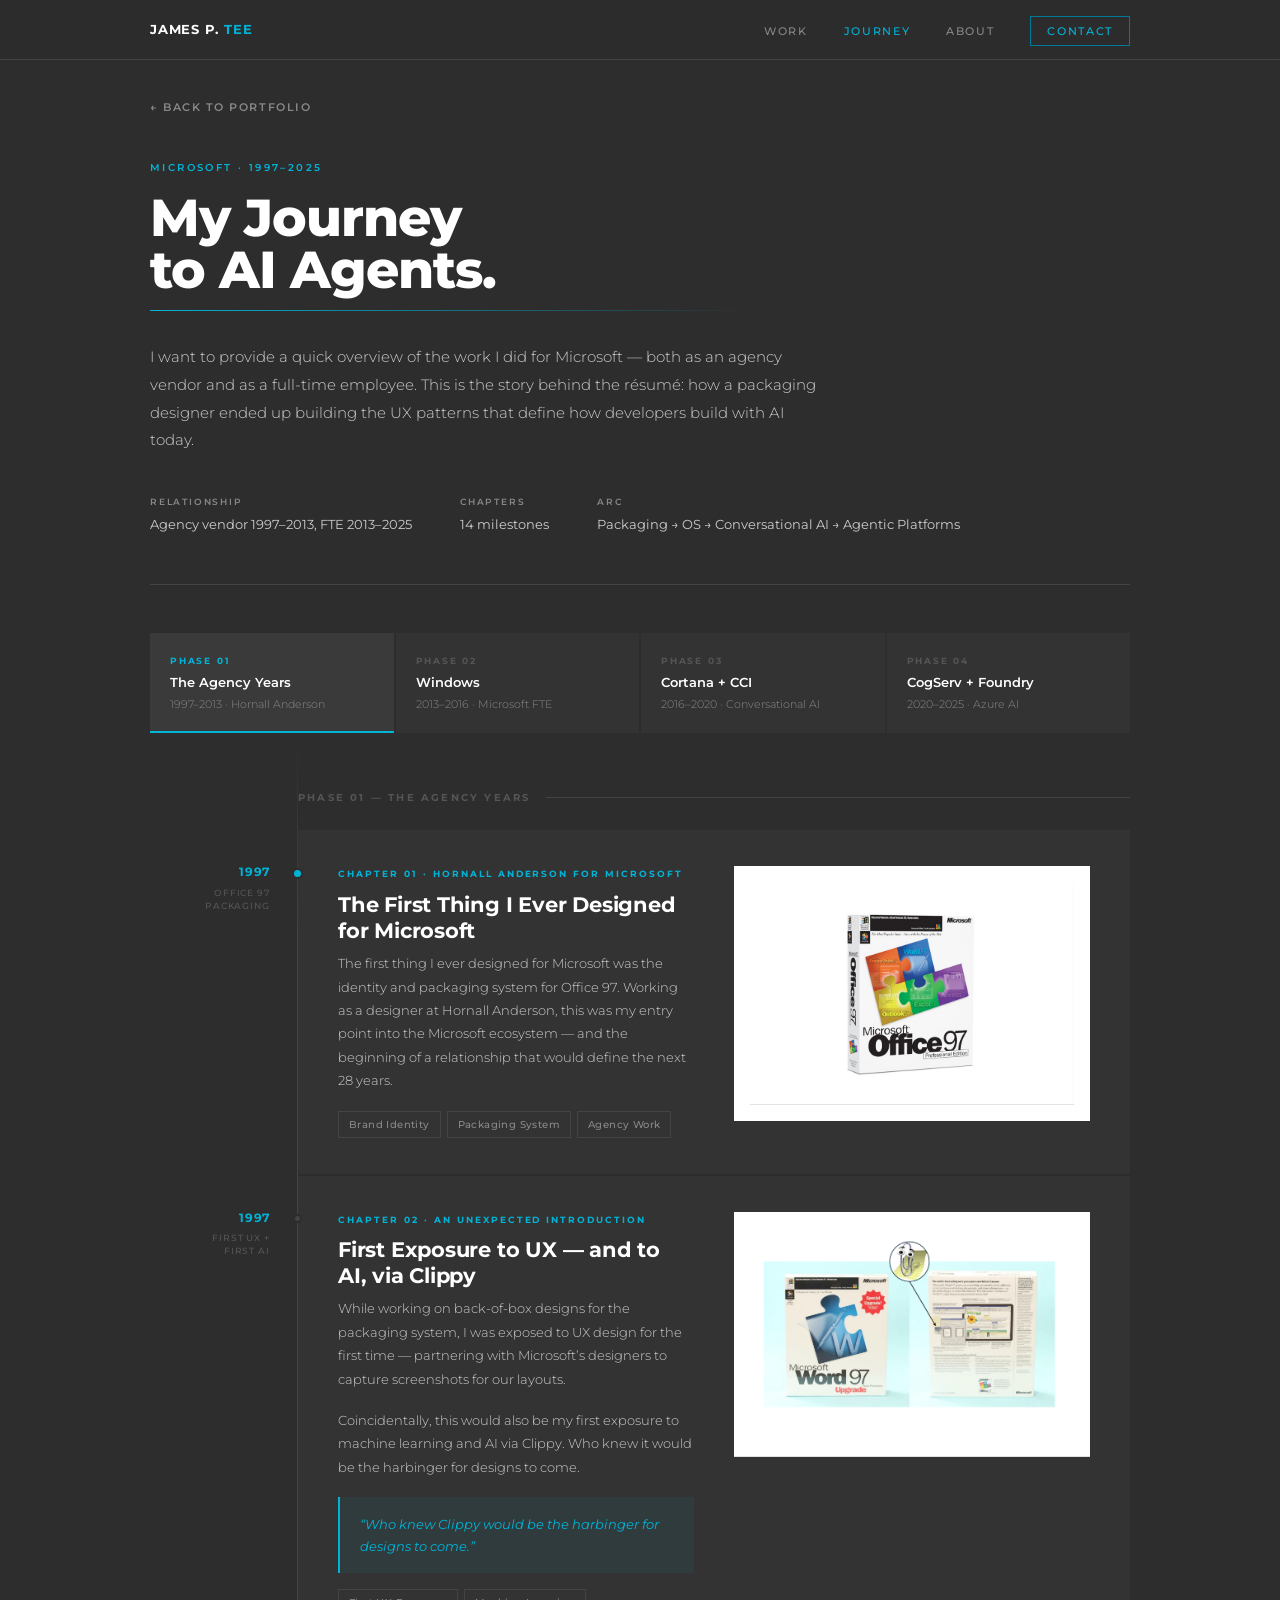
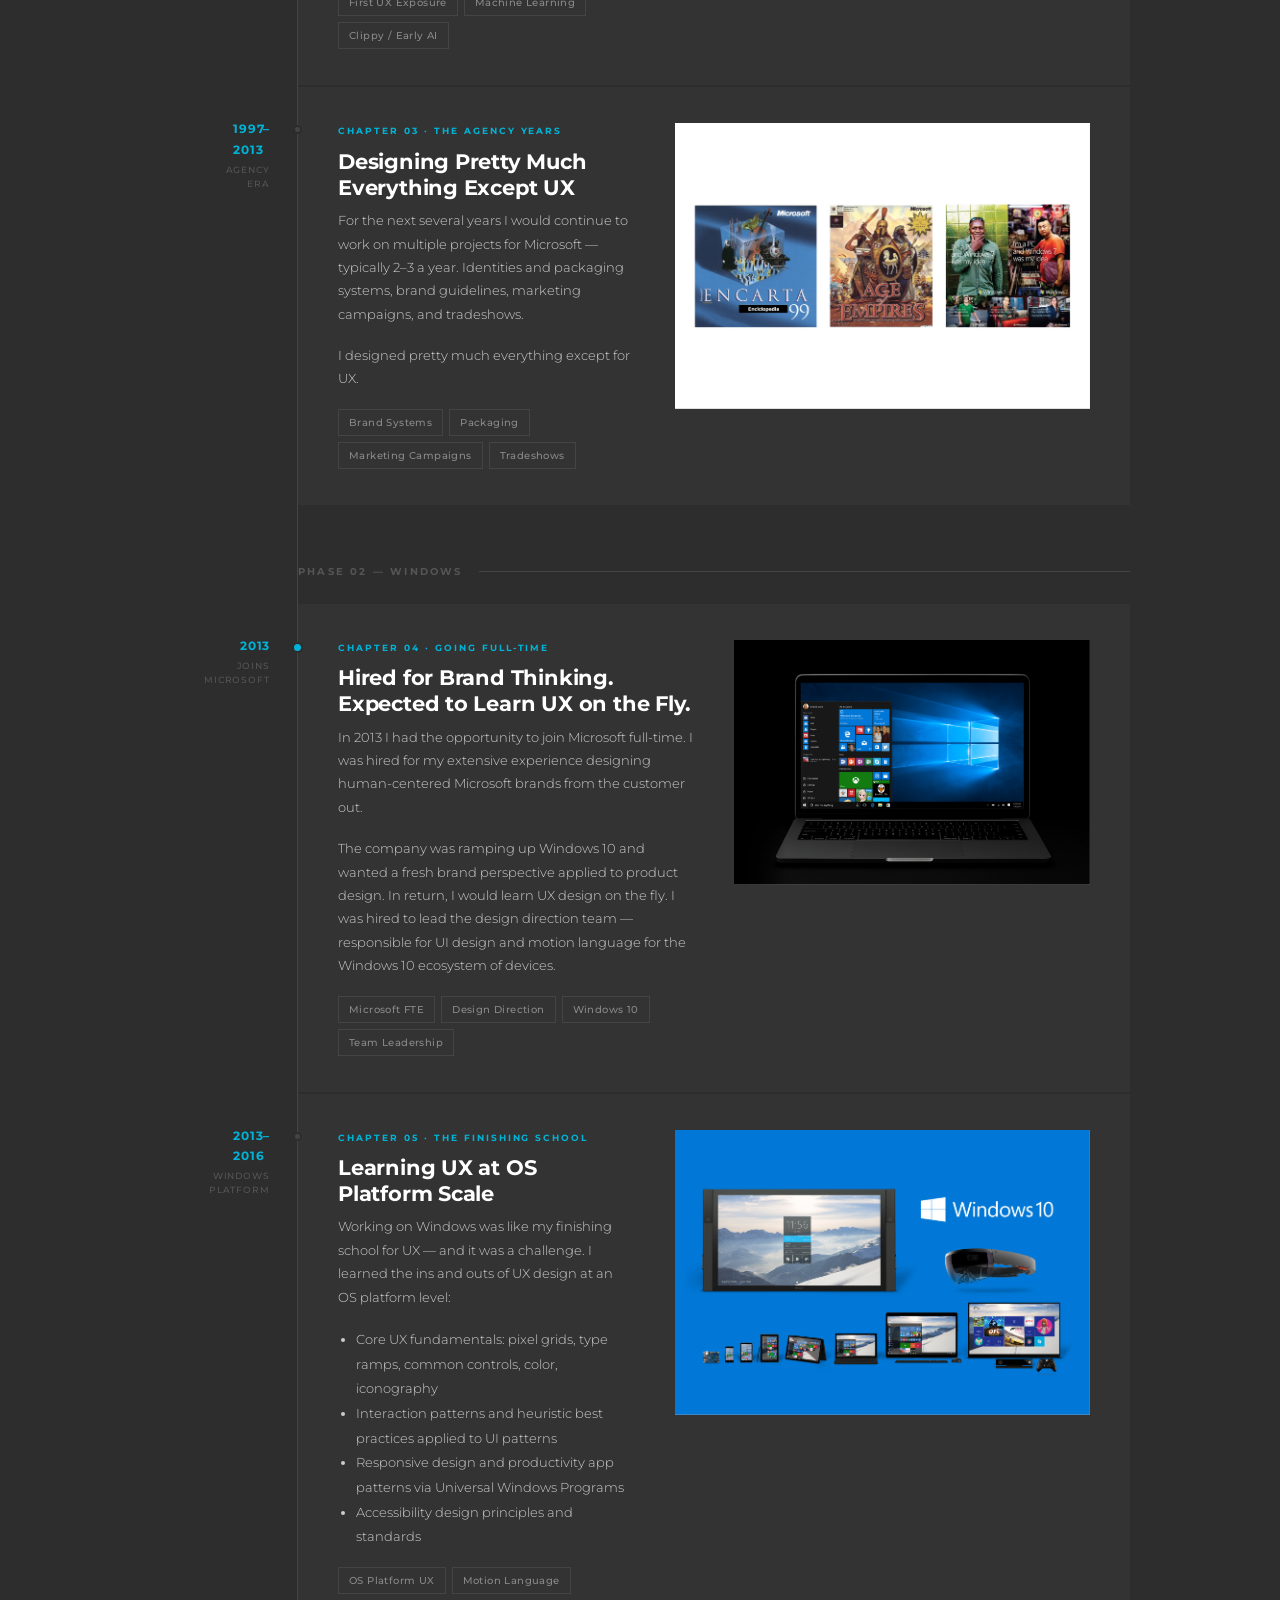
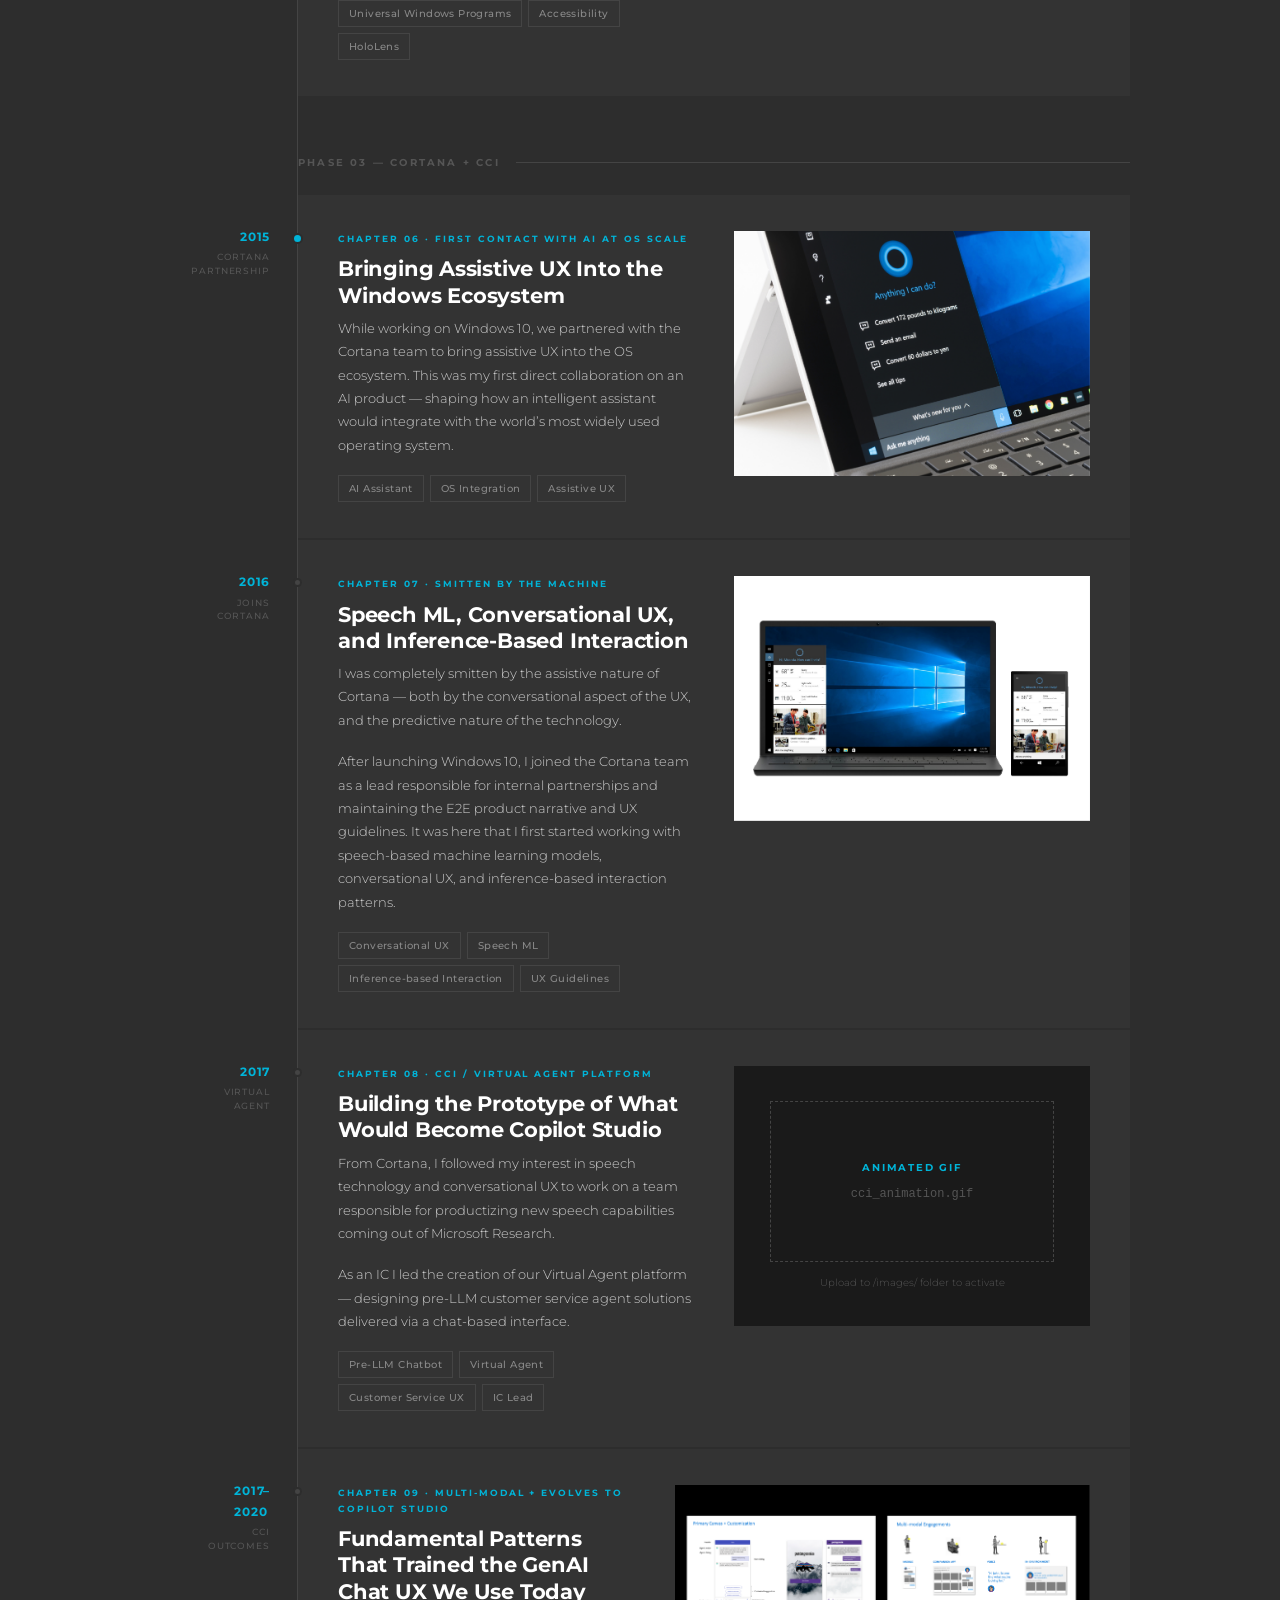
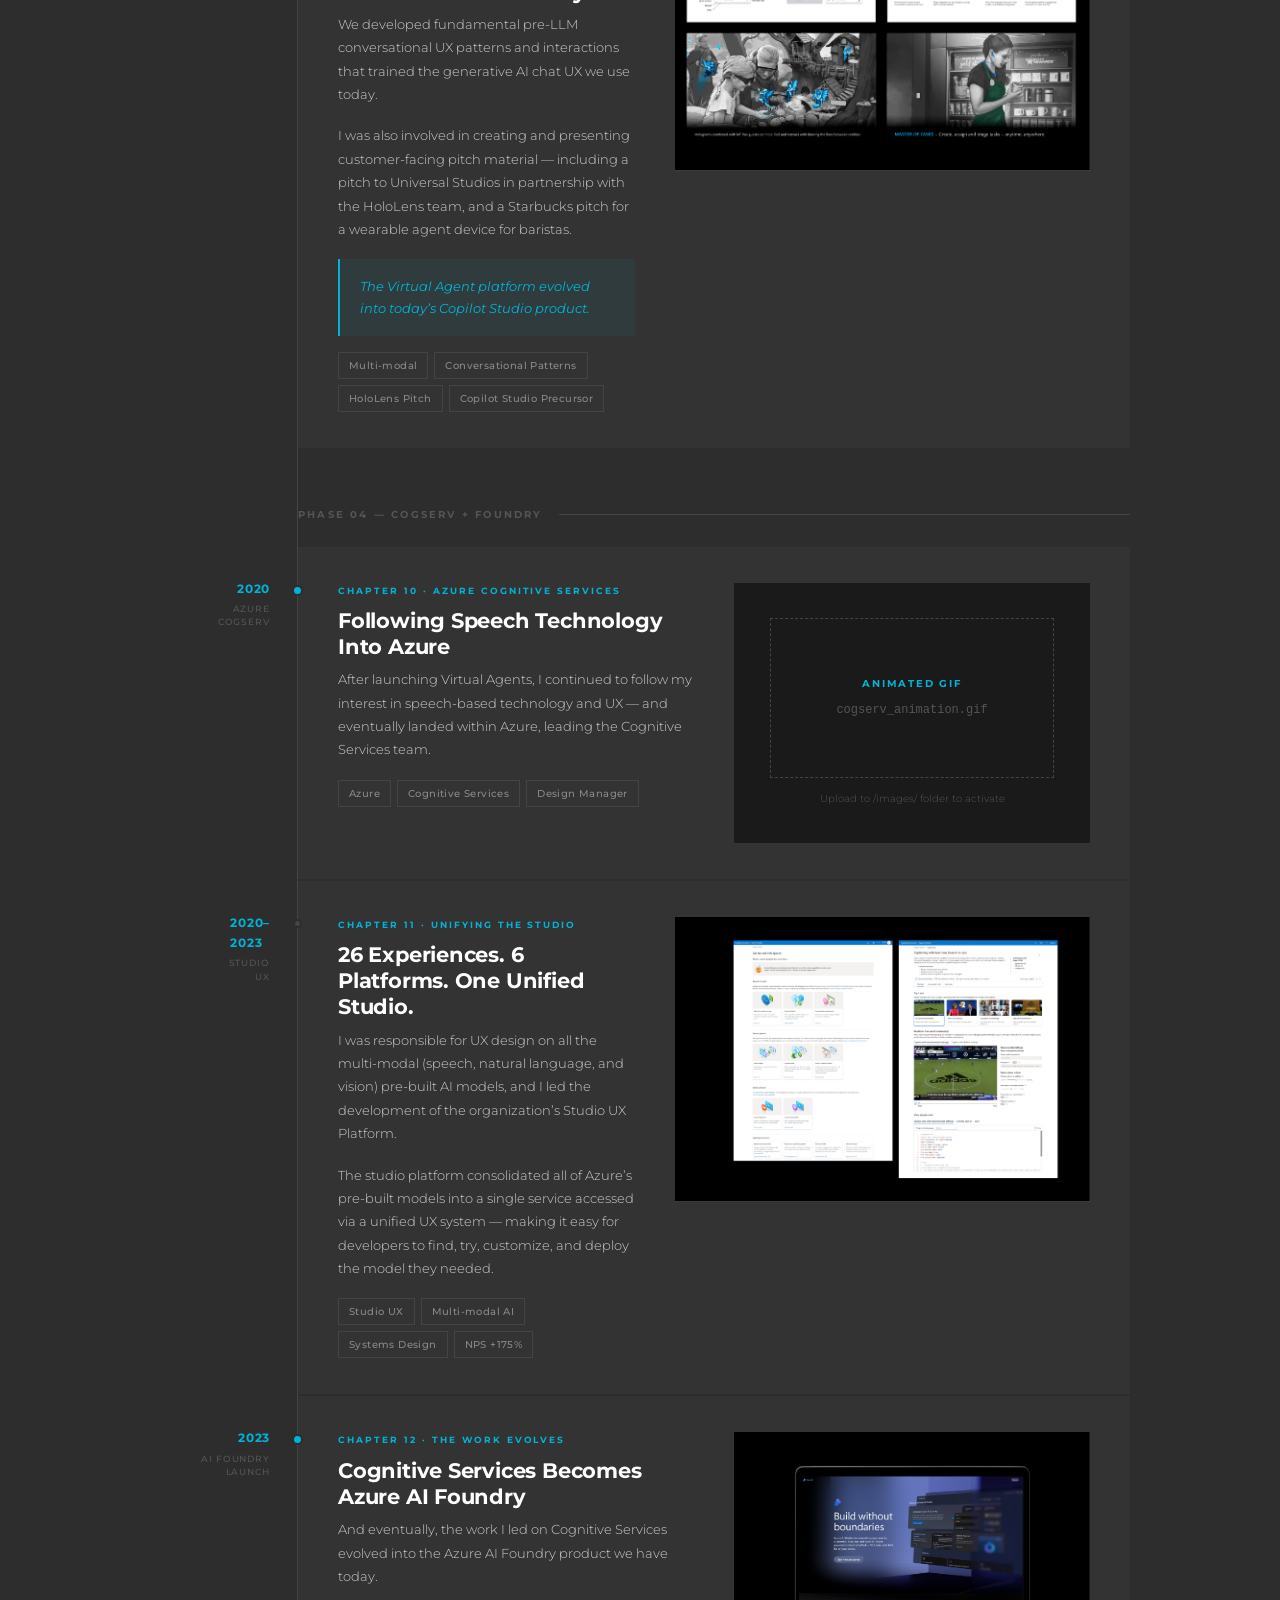
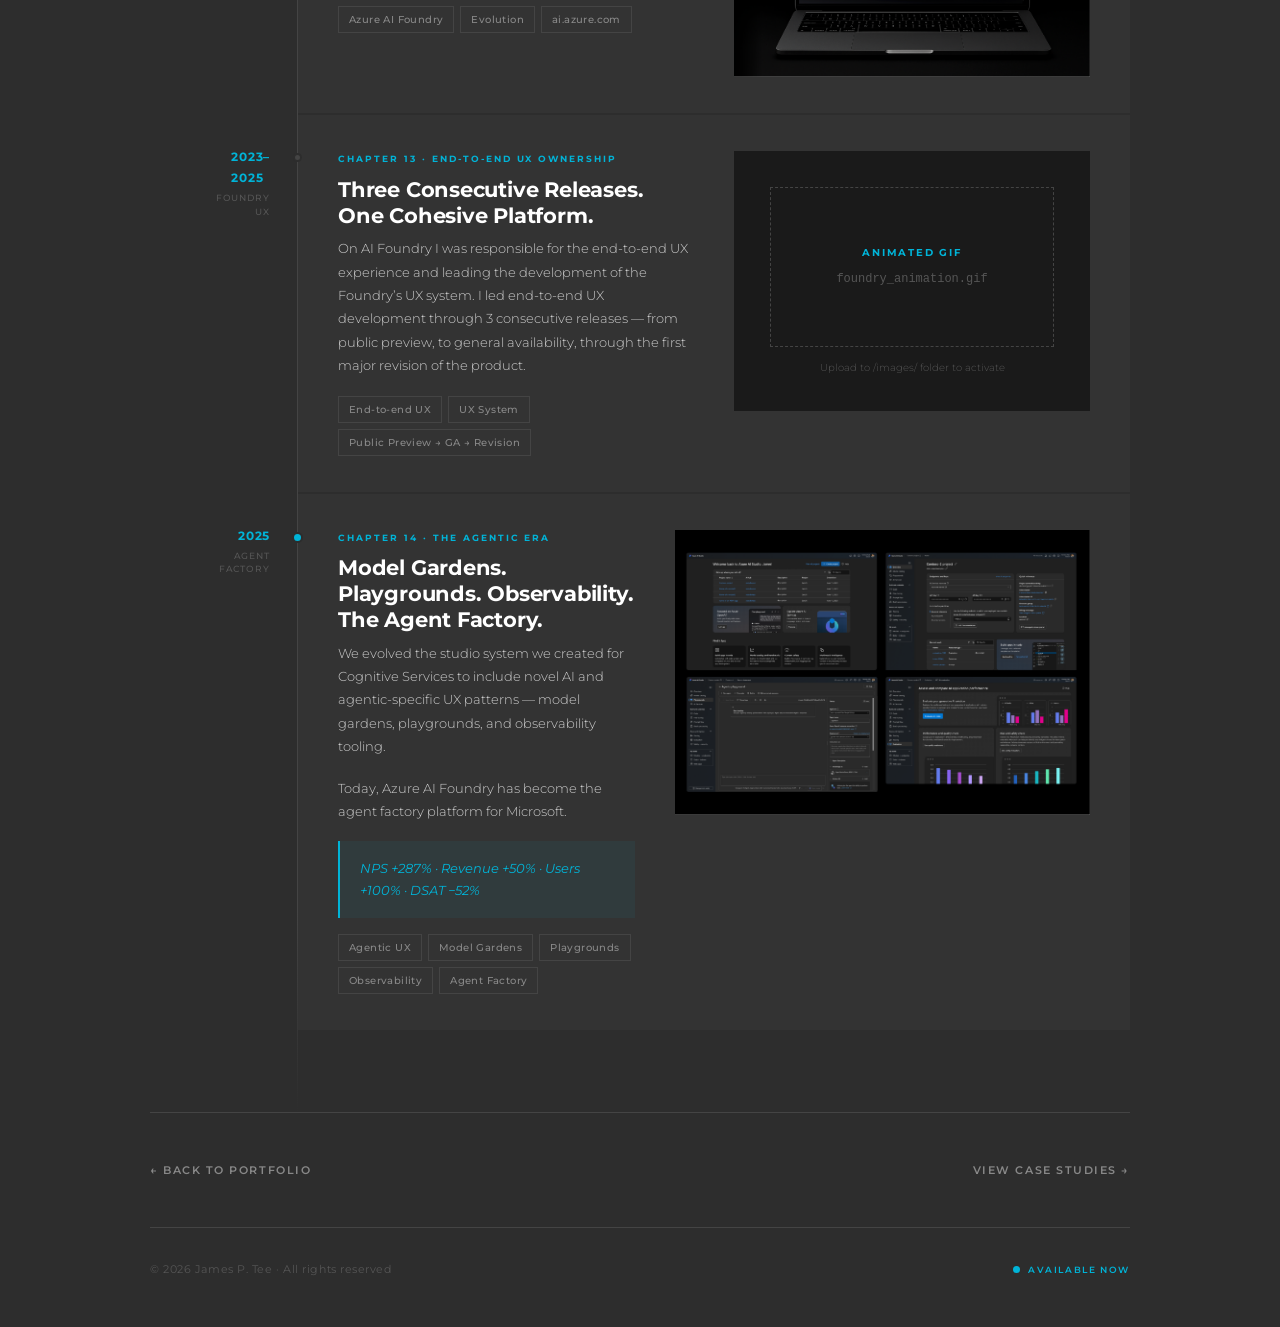
==== journey.html @ ef155b15 "Add files via upload" ====
<!DOCTYPE html>
<html lang="en">
<head>
<meta charset="UTF-8">
<meta name="viewport" content="width=device-width, initial-scale=1.0">
<title>My Journey to AI Agents — James P. Tee</title>
<meta name="description" content="From Office 97 packaging to Azure AI Foundry — the story behind 25 years designing with and for Microsoft. By James P. Tee, Principal Design Leader.">
<meta property="og:title" content="My Journey to AI Agents — James P. Tee">
<meta property="og:description" content="From Office 97 packaging to Azure AI Foundry. The story behind the résumé.">
<meta property="og:url" content="https://teelinger2002.github.io/journey.html">
<link rel="canonical" href="https://teelinger2002.github.io/journey.html">
<link href="https://fonts.googleapis.com/css2?family=Montserrat:ital,wght@0,200;0,300;0,400;0,500;0,600;0,700;0,800;1,300;1,400&display=swap" rel="stylesheet">
<link rel="stylesheet" href="style.css">
<style>
/* ── JOURNEY-SPECIFIC STYLES ──────────────────────────── */

/* Phase strip */
.phase-strip {
  display: grid;
  grid-template-columns: repeat(4, 1fr);
  gap: 2px;
  margin-top: 48px;
}
.phase-pill {
  background: var(--surface);
  padding: 20px 20px 18px;
  cursor: pointer;
  border-bottom: 2px solid transparent;
  transition: background .15s, border-color .15s;
  user-select: none;
}
.phase-pill:hover { background: var(--surface2); }
.phase-pill.active { border-bottom-color: var(--cyan); background: var(--surface2); }
.pp-num { font-size: 9px; font-weight: 700; letter-spacing: .2em; text-transform: uppercase; color: var(--gray-3); margin-bottom: 6px; }
.pp-title { font-size: 13px; font-weight: 600; color: var(--white); margin-bottom: 4px; line-height: 1.3; }
.pp-period { font-size: 11px; font-weight: 300; color: var(--gray-2); }
.phase-pill.active .pp-num { color: var(--cyan); }
.phase-pill.active .pp-title { color: var(--white); }

/* Timeline body */
:root { --spine: 148px; }
.timeline-body {
  position: relative;
  padding: 0 0 80px var(--spine);
}
.timeline-body::before {
  content: '';
  position: absolute;
  left: calc(var(--spine) - 1px);
  top: 0; bottom: 0;
  width: 1px;
  background: linear-gradient(to bottom, transparent, var(--border) 3%, var(--border) 97%, transparent);
}

/* Phase bar */
.phase-bar {
  display: flex;
  align-items: center;
  gap: 16px;
  padding: 56px 0 24px;
  position: relative;
}
.phase-bar-label {
  font-size: 10px; font-weight: 700; letter-spacing: .22em;
  text-transform: uppercase; color: var(--gray-3); white-space: nowrap;
}
.phase-bar-line { flex: 1; height: 1px; background: var(--border); }

/* Chapter */
.chapter { position: relative; margin-bottom: 2px; }

.chapter-marker {
  position: absolute;
  left: calc(-1 * var(--spine));
  width: var(--spine);
  top: 32px;
  display: flex;
  flex-direction: column;
  align-items: flex-end;
  padding-right: 28px;
  gap: 3px;
}
.marker-year {
  font-size: 12px; font-weight: 700; letter-spacing: .06em; color: var(--cyan);
}
.marker-phase {
  font-size: 9px; font-weight: 500; letter-spacing: .1em;
  text-transform: uppercase; color: var(--gray-3);
  text-align: right; line-height: 1.5;
}

/* Dot */
.chapter-dot {
  position: absolute;
  left: -5px;
  top: 38px;
  width: 9px; height: 9px;
  border-radius: 50%;
  background: var(--border);
  border: 2px solid var(--bg);
  z-index: 2;
  transition: background .2s;
}
.chapter:hover .chapter-dot { background: var(--cyan); }
.chapter-dot.major {
  background: var(--cyan);
  width: 11px; height: 11px;
  left: -6px;
}

/* Card */
.chapter-card {
  background: var(--surface);
  padding: 36px 40px;
  display: grid;
  grid-template-columns: 1fr 1fr;
  gap: 40px;
  align-items: start;
  transition: background .2s;
}
.chapter-card:hover { background: var(--surface2); }
.chapter-card.single { grid-template-columns: 1fr; }
.chapter-card.wide-visual { grid-template-columns: 1fr 1.4fr; }

.cc-kicker {
  font-size: 9px; font-weight: 700; letter-spacing: .22em;
  text-transform: uppercase; color: var(--cyan); margin-bottom: 10px;
}
.cc-title {
  font-size: 21px; font-weight: 700; color: var(--white);
  line-height: 1.25; letter-spacing: -.01em; margin-bottom: 8px;
}
.cc-body {
  font-size: 13px; font-weight: 300; color: var(--gray-1);
  line-height: 1.8; margin-bottom: 18px;
}
.cc-tags { display: flex; flex-wrap: wrap; gap: 6px; }
.cc-tag {
  font-size: 10px; font-weight: 500; padding: 4px 10px;
  border: 1px solid var(--border); color: var(--gray-2); letter-spacing: .04em;
}

/* Visual */
.cc-visual {
  background: var(--surface2);
  overflow: hidden;
  display: flex; align-items: center; justify-content: center;
  min-height: 200px;
  position: relative;
}
.cc-visual img {
  width: 100%; height: auto; display: block;
}
.cc-visual.contain img {
  width: auto; max-width: 100%; max-height: 320px;
  object-fit: contain; margin: 0 auto; display: block; padding: 16px;
}

/* GIF placeholder */
.gif-slot {
  background: #1a1a1a;
  display: flex; flex-direction: column;
  align-items: center; justify-content: center;
  min-height: 260px; gap: 12px;
  position: relative;
}
.gif-slot-frame {
  border: 1px dashed var(--border);
  width: 80%; aspect-ratio: 16/9;
  display: flex; align-items: center; justify-content: center;
  flex-direction: column; gap: 8px;
}
.gif-slot-label {
  font-size: 10px; font-weight: 700; letter-spacing: .18em;
  text-transform: uppercase; color: var(--cyan);
}
.gif-slot-filename {
  font-size: 12px; font-weight: 400; color: var(--gray-3);
  font-family: monospace;
}

/* Multi-image grid */
.img-grid-3 {
  display: grid; grid-template-columns: repeat(3,1fr); gap: 2px;
}
.img-grid-2 {
  display: grid; grid-template-columns: repeat(2,1fr); gap: 2px;
}
.img-grid-2x2 {
  display: grid; grid-template-columns: repeat(2,1fr); grid-template-rows: repeat(2,1fr); gap: 2px;
}
.img-grid-3 img, .img-grid-2 img, .img-grid-2x2 img {
  width: 100%; height: 100%; object-fit: cover; display: block;
}

/* Callout */
.cc-callout {
  background: rgba(0,180,216,.06);
  border-left: 2px solid var(--cyan);
  padding: 16px 20px;
  margin-top: 16px;
  font-size: 13px; font-weight: 400; color: var(--cyan);
  line-height: 1.7; font-style: italic;
}

/* Responsive */
@media(max-width:800px){
  .phase-strip { grid-template-columns: repeat(2,1fr); }
  .chapter-card, .chapter-card.wide-visual { grid-template-columns: 1fr; }
  :root { --spine: 80px; }
  .marker-year { font-size: 10px; }
  .marker-phase { display: none; }
}
</style>
</head>
<body>

<!-- NAV -->
<nav>
  <div class="nav-inner">
    <a href="index.html" class="nav-name">James P. <span>Tee</span></a>
    <ul class="nav-links">
      <li><a href="index.html#work">Work</a></li>
      <li><a href="journey.html" class="active">Journey</a></li>
      <li><a href="index.html#about">About</a></li>
      <li><a href="index.html#contact" class="nav-cta">Contact</a></li>
    </ul>
  </div>
</nav>

<div class="page">

  <!-- BACK -->
  <div style="padding-top:calc(var(--nav-h) + 32px);">
    <a href="index.html" style="font-size:11px;font-weight:600;letter-spacing:.14em;text-transform:uppercase;color:var(--gray-2);text-decoration:none;display:inline-flex;align-items:center;gap:8px;transition:color .15s"
       onmouseover="this.style.color='var(--cyan)'" onmouseout="this.style.color='var(--gray-2)'">
      ← Back to Portfolio
    </a>
  </div>

  <!-- HERO -->
  <section style="padding-top:40px; padding-bottom:0;">
    <p style="font-size:10px;font-weight:600;letter-spacing:.24em;text-transform:uppercase;color:var(--cyan);margin-bottom:16px;">
      Microsoft · 1997–2025
    </p>
    <h1 style="font-size:52px;font-weight:800;letter-spacing:-.02em;line-height:1;color:var(--white);margin-bottom:14px;">
      My Journey<br>to AI Agents.
    </h1>
    <div style="height:1px;background:linear-gradient(to right,var(--cyan),transparent);margin-bottom:32px;max-width:600px;"></div>
    <p style="font-size:15px;font-weight:300;color:var(--gray-1);line-height:1.85;max-width:680px;margin-bottom:40px;">
      I want to provide a quick overview of the work I did for Microsoft —
      both as an agency vendor and as a full-time employee. This is the story behind the résumé:
      how a packaging designer ended up building the UX patterns that define how developers
      build with AI today.
    </p>
    <div style="display:flex;gap:48px;flex-wrap:wrap;padding-bottom:48px;border-bottom:1px solid var(--border);">
      <div class="mi"><span class="ml">Relationship</span><span class="mv">Agency vendor 1997–2013, FTE 2013–2025</span></div>
      <div class="mi"><span class="ml">Chapters</span><span class="mv">14 milestones</span></div>
      <div class="mi"><span class="ml">Arc</span><span class="mv">Packaging → OS → Conversational AI → Agentic Platforms</span></div>
    </div>

    <!-- PHASE STRIP -->
    <div class="phase-strip">
      <div class="phase-pill active" onclick="scrollToPhase('agency')">
        <div class="pp-num">Phase 01</div>
        <div class="pp-title">The Agency Years</div>
        <div class="pp-period">1997–2013 · Hornall Anderson</div>
      </div>
      <div class="phase-pill" onclick="scrollToPhase('windows')">
        <div class="pp-num">Phase 02</div>
        <div class="pp-title">Windows</div>
        <div class="pp-period">2013–2016 · Microsoft FTE</div>
      </div>
      <div class="phase-pill" onclick="scrollToPhase('cortana')">
        <div class="pp-num">Phase 03</div>
        <div class="pp-title">Cortana + CCI</div>
        <div class="pp-period">2016–2020 · Conversational AI</div>
      </div>
      <div class="phase-pill" onclick="scrollToPhase('azure')">
        <div class="pp-num">Phase 04</div>
        <div class="pp-title">CogServ + Foundry</div>
        <div class="pp-period">2020–2025 · Azure AI</div>
      </div>
    </div>
  </section>

  <!-- ════════════════════════════════════════════════
       TIMELINE
  ════════════════════════════════════════════════ -->
  <div class="timeline-body">

    <!-- ── PHASE 01: AGENCY YEARS ─────────────────── -->
    <div class="phase-bar" id="agency">
      <div class="phase-bar-label">Phase 01 — The Agency Years</div>
      <div class="phase-bar-line"></div>
    </div>

    <!-- Ch 1: Office 97 -->
    <div class="chapter">
      <div class="chapter-marker">
        <div class="marker-year">1997</div>
        <div class="marker-phase">Office 97<br>Packaging</div>
      </div>
      <div class="chapter-dot major"></div>
      <div class="chapter-card">
        <div>
          <div class="cc-kicker">Chapter 01 · Hornall Anderson for Microsoft</div>
          <h2 class="cc-title">The First Thing I Ever Designed for Microsoft</h2>
          <p class="cc-body">
            The first thing I ever designed for Microsoft was the identity and packaging
            system for Office 97. Working as a designer at Hornall Anderson, this was my
            entry point into the Microsoft ecosystem — and the beginning of a relationship
            that would define the next 28 years.
          </p>
          <div class="cc-tags">
            <span class="cc-tag">Brand Identity</span>
            <span class="cc-tag">Packaging System</span>
            <span class="cc-tag">Agency Work</span>
          </div>
        </div>
        <div class="cc-visual contain" style="background:#ffffff;">
          <img src="images/journey-office97.png" alt="Microsoft Office 97 packaging system">
        </div>
      </div>
    </div>

    <!-- Ch 2: Clippy + back of box -->
    <div class="chapter" style="margin-top:2px;">
      <div class="chapter-marker">
        <div class="marker-year">1997</div>
        <div class="marker-phase">First UX +<br>First AI</div>
      </div>
      <div class="chapter-dot"></div>
      <div class="chapter-card">
        <div>
          <div class="cc-kicker">Chapter 02 · An Unexpected Introduction</div>
          <h2 class="cc-title">First Exposure to UX — and to AI, via Clippy</h2>
          <p class="cc-body">
            While working on back-of-box designs for the packaging system, I was exposed to
            UX design for the first time — partnering with Microsoft’s designers to capture
            screenshots for our layouts.
          </p>
          <p class="cc-body">
            Coincidentally, this would also be my first exposure to machine learning and AI
            via Clippy. Who knew it would be the harbinger for designs to come.
          </p>
          <div class="cc-callout">
            “Who knew Clippy would be the harbinger for designs to come.”
          </div>
          <div class="cc-tags" style="margin-top:16px;">
            <span class="cc-tag">First UX Exposure</span>
            <span class="cc-tag">Machine Learning</span>
            <span class="cc-tag">Clippy / Early AI</span>
          </div>
        </div>
        <div class="cc-visual" style="background:#ffffff;">
          <img src="images/journey-clippy.png" alt="Office 97 back of box with Clippy">
        </div>
      </div>
    </div>

    <!-- Ch 3: Agency years -->
    <div class="chapter" style="margin-top:2px;">
      <div class="chapter-marker">
        <div class="marker-year">1997–<br>2013</div>
        <div class="marker-phase">Agency<br>Era</div>
      </div>
      <div class="chapter-dot"></div>
      <div class="chapter-card wide-visual">
        <div>
          <div class="cc-kicker">Chapter 03 · The Agency Years</div>
          <h2 class="cc-title">Designing Pretty Much Everything Except UX</h2>
          <p class="cc-body">
            For the next several years I would continue to work on multiple projects for
            Microsoft — typically 2–3 a year. Identities and packaging systems, brand
            guidelines, marketing campaigns, and tradeshows.
          </p>
          <p class="cc-body">
            I designed pretty much everything except for UX.
          </p>
          <div class="cc-tags">
            <span class="cc-tag">Brand Systems</span>
            <span class="cc-tag">Packaging</span>
            <span class="cc-tag">Marketing Campaigns</span>
            <span class="cc-tag">Tradeshows</span>
          </div>
        </div>
        <div class="cc-visual">
          <img src="images/journey-enct-aoe-win7.png" alt="Agency era Microsoft work — Encarta, Age of Empires, Windows 7">
        </div>
      </div>
    </div>

    <!-- ── PHASE 02: WINDOWS ──────────────────────── -->
    <div class="phase-bar" id="windows">
      <div class="phase-bar-label">Phase 02 — Windows</div>
      <div class="phase-bar-line"></div>
    </div>

    <!-- Ch 4: Joins Microsoft -->
    <div class="chapter">
      <div class="chapter-marker">
        <div class="marker-year">2013</div>
        <div class="marker-phase">Joins<br>Microsoft</div>
      </div>
      <div class="chapter-dot major"></div>
      <div class="chapter-card">
        <div>
          <div class="cc-kicker">Chapter 04 · Going Full-Time</div>
          <h2 class="cc-title">Hired for Brand Thinking. Expected to Learn UX on the Fly.</h2>
          <p class="cc-body">
            In 2013 I had the opportunity to join Microsoft full-time. I was hired for my
            extensive experience designing human-centered Microsoft brands from the customer out.
          </p>
          <p class="cc-body">
            The company was ramping up Windows 10 and wanted a fresh brand perspective applied
            to product design. In return, I would learn UX design on the fly. I was hired to
            lead the design direction team — responsible for UI design and motion language
            for the Windows 10 ecosystem of devices.
          </p>
          <div class="cc-tags">
            <span class="cc-tag">Microsoft FTE</span>
            <span class="cc-tag">Design Direction</span>
            <span class="cc-tag">Windows 10</span>
            <span class="cc-tag">Team Leadership</span>
          </div>
        </div>
        <div class="cc-visual">
          <img src="images/journey-windows10-laptop.png" alt="Windows 10 on laptop">
        </div>
      </div>
    </div>

    <!-- Ch 5: Windows finishing school -->
    <div class="chapter" style="margin-top:2px;">
      <div class="chapter-marker">
        <div class="marker-year">2013–<br>2016</div>
        <div class="marker-phase">Windows<br>Platform</div>
      </div>
      <div class="chapter-dot"></div>
      <div class="chapter-card wide-visual">
        <div>
          <div class="cc-kicker">Chapter 05 · The Finishing School</div>
          <h2 class="cc-title">Learning UX at OS Platform Scale</h2>
          <p class="cc-body">
            Working on Windows was like my finishing school for UX — and it was a challenge.
            I learned the ins and outs of UX design at an OS platform level:
          </p>
          <ul style="font-size:13px;font-weight:300;color:var(--gray-1);line-height:1.9;padding-left:18px;margin-bottom:18px;">
            <li>Core UX fundamentals: pixel grids, type ramps, common controls, color, iconography</li>
            <li>Interaction patterns and heuristic best practices applied to UI patterns</li>
            <li>Responsive design and productivity app patterns via Universal Windows Programs</li>
            <li>Accessibility design principles and standards</li>
          </ul>
          <div class="cc-tags">
            <span class="cc-tag">OS Platform UX</span>
            <span class="cc-tag">Motion Language</span>
            <span class="cc-tag">Universal Windows Programs</span>
            <span class="cc-tag">Accessibility</span>
            <span class="cc-tag">HoloLens</span>
          </div>
        </div>
        <div class="cc-visual">
          <img src="images/journey-windows10-ecosystem.png" alt="Windows 10 device ecosystem">
        </div>
      </div>
    </div>

    <!-- ── PHASE 03: CORTANA + CCI ────────────────── -->
    <div class="phase-bar" id="cortana">
      <div class="phase-bar-label">Phase 03 — Cortana + CCI</div>
      <div class="phase-bar-line"></div>
    </div>

    <!-- Ch 6: Cortana partnership -->
    <div class="chapter">
      <div class="chapter-marker">
        <div class="marker-year">2015</div>
        <div class="marker-phase">Cortana<br>Partnership</div>
      </div>
      <div class="chapter-dot major"></div>
      <div class="chapter-card">
        <div>
          <div class="cc-kicker">Chapter 06 · First Contact With AI at OS Scale</div>
          <h2 class="cc-title">Bringing Assistive UX Into the Windows Ecosystem</h2>
          <p class="cc-body">
            While working on Windows 10, we partnered with the Cortana team to bring
            assistive UX into the OS ecosystem. This was my first direct collaboration
            on an AI product — shaping how an intelligent assistant would integrate
            with the world’s most widely used operating system.
          </p>
          <div class="cc-tags">
            <span class="cc-tag">AI Assistant</span>
            <span class="cc-tag">OS Integration</span>
            <span class="cc-tag">Assistive UX</span>
          </div>
        </div>
        <div class="cc-visual">
          <img src="images/journey-cortana-os.png" alt="Cortana in Windows 10">
        </div>
      </div>
    </div>

    <!-- Ch 7: Joins Cortana -->
    <div class="chapter" style="margin-top:2px;">
      <div class="chapter-marker">
        <div class="marker-year">2016</div>
        <div class="marker-phase">Joins<br>Cortana</div>
      </div>
      <div class="chapter-dot"></div>
      <div class="chapter-card">
        <div>
          <div class="cc-kicker">Chapter 07 · Smitten by the Machine</div>
          <h2 class="cc-title">Speech ML, Conversational UX, and Inference-Based Interaction</h2>
          <p class="cc-body">
            I was completely smitten by the assistive nature of Cortana — both by the
            conversational aspect of the UX, and the predictive nature of the technology.
          </p>
          <p class="cc-body">
            After launching Windows 10, I joined the Cortana team as a lead responsible
            for internal partnerships and maintaining the E2E product narrative and UX
            guidelines. It was here that I first started working with speech-based machine
            learning models, conversational UX, and inference-based interaction patterns.
          </p>
          <div class="cc-tags">
            <span class="cc-tag">Conversational UX</span>
            <span class="cc-tag">Speech ML</span>
            <span class="cc-tag">Inference-based Interaction</span>
            <span class="cc-tag">UX Guidelines</span>
          </div>
        </div>
        <div class="cc-visual">
          <img src="images/journey-cortana-multidevice.png" alt="Cortana on laptop and mobile">
        </div>
      </div>
    </div>

    <!-- Ch 8: CCI / Virtual Agent — GIF slot -->
    <div class="chapter" style="margin-top:2px;">
      <div class="chapter-marker">
        <div class="marker-year">2017</div>
        <div class="marker-phase">Virtual<br>Agent</div>
      </div>
      <div class="chapter-dot"></div>
      <div class="chapter-card">
        <div>
          <div class="cc-kicker">Chapter 08 · CCI / Virtual Agent Platform</div>
          <h2 class="cc-title">Building the Prototype of What Would Become Copilot Studio</h2>
          <p class="cc-body">
            From Cortana, I followed my interest in speech technology and conversational UX
            to work on a team responsible for productizing new speech capabilities coming
            out of Microsoft Research.
          </p>
          <p class="cc-body">
            As an IC I led the creation of our Virtual Agent platform — designing pre-LLM
            customer service agent solutions delivered via a chat-based interface.
          </p>
          <div class="cc-tags">
            <span class="cc-tag">Pre-LLM Chatbot</span>
            <span class="cc-tag">Virtual Agent</span>
            <span class="cc-tag">Customer Service UX</span>
            <span class="cc-tag">IC Lead</span>
          </div>
        </div>
        <!-- GIF placeholder — replace img tag with: <img src="images/cci_animation.gif" alt="CCI Virtual Agent animation"> -->
        <div class="gif-slot">
          <div class="gif-slot-frame">
            <div class="gif-slot-label">Animated GIF</div>
            <div class="gif-slot-filename">cci_animation.gif</div>
          </div>
          <div style="font-size:10px;color:var(--gray-3);text-align:center;">Upload to /images/ folder to activate</div>
        </div>
      </div>
    </div>

    <!-- Ch 9: CCI outcomes -->
    <div class="chapter" style="margin-top:2px;">
      <div class="chapter-marker">
        <div class="marker-year">2017–<br>2020</div>
        <div class="marker-phase">CCI<br>Outcomes</div>
      </div>
      <div class="chapter-dot"></div>
      <div class="chapter-card wide-visual">
        <div>
          <div class="cc-kicker">Chapter 09 · Multi-modal + Evolves to Copilot Studio</div>
          <h2 class="cc-title">Fundamental Patterns That Trained the GenAI Chat UX We Use Today</h2>
          <p class="cc-body">
            We developed fundamental pre-LLM conversational UX patterns and interactions
            that trained the generative AI chat UX we use today.
          </p>
          <p class="cc-body">
            I was also involved in creating and presenting customer-facing pitch material —
            including a pitch to Universal Studios in partnership with the HoloLens team,
            and a Starbucks pitch for a wearable agent device for baristas.
          </p>
          <div class="cc-callout">
            The Virtual Agent platform evolved into today’s Copilot Studio product.
          </div>
          <div class="cc-tags" style="margin-top:16px;">
            <span class="cc-tag">Multi-modal</span>
            <span class="cc-tag">Conversational Patterns</span>
            <span class="cc-tag">HoloLens Pitch</span>
            <span class="cc-tag">Copilot Studio Precursor</span>
          </div>
        </div>
        <div class="cc-visual" style="min-height:280px;">
          <img src="images/journey-cci-multimodal.png" alt="CCI multi-modal engagements and pitches">
        </div>
      </div>
    </div>

    <!-- ── PHASE 04: COGSERV + FOUNDRY ───────────── -->
    <div class="phase-bar" id="azure">
      <div class="phase-bar-label">Phase 04 — CogServ + Foundry</div>
      <div class="phase-bar-line"></div>
    </div>

    <!-- Ch 10: Lands in Azure / CogServ — GIF slot -->
    <div class="chapter">
      <div class="chapter-marker">
        <div class="marker-year">2020</div>
        <div class="marker-phase">Azure<br>CogServ</div>
      </div>
      <div class="chapter-dot major"></div>
      <div class="chapter-card">
        <div>
          <div class="cc-kicker">Chapter 10 · Azure Cognitive Services</div>
          <h2 class="cc-title">Following Speech Technology Into Azure</h2>
          <p class="cc-body">
            After launching Virtual Agents, I continued to follow my interest in speech-based
            technology and UX — and eventually landed within Azure, leading the
            Cognitive Services team.
          </p>
          <div class="cc-tags">
            <span class="cc-tag">Azure</span>
            <span class="cc-tag">Cognitive Services</span>
            <span class="cc-tag">Design Manager</span>
          </div>
        </div>
        <!-- GIF placeholder — replace with: <img src="images/cogserv_animation.gif" alt="Cognitive Services animation"> -->
        <div class="gif-slot">
          <div class="gif-slot-frame">
            <div class="gif-slot-label">Animated GIF</div>
            <div class="gif-slot-filename">cogserv_animation.gif</div>
          </div>
          <div style="font-size:10px;color:var(--gray-3);text-align:center;">Upload to /images/ folder to activate</div>
        </div>
      </div>
    </div>

    <!-- Ch 11: Studio UX platform -->
    <div class="chapter" style="margin-top:2px;">
      <div class="chapter-marker">
        <div class="marker-year">2020–<br>2023</div>
        <div class="marker-phase">Studio<br>UX</div>
      </div>
      <div class="chapter-dot"></div>
      <div class="chapter-card wide-visual">
        <div>
          <div class="cc-kicker">Chapter 11 · Unifying the Studio</div>
          <h2 class="cc-title">26 Experiences. 6 Platforms. One Unified Studio.</h2>
          <p class="cc-body">
            I was responsible for UX design on all the multi-modal (speech, natural language,
            and vision) pre-built AI models, and I led the development of the organization’s
            Studio UX Platform.
          </p>
          <p class="cc-body">
            The studio platform consolidated all of Azure’s pre-built models into a single
            service accessed via a unified UX system — making it easy for developers to
            find, try, customize, and deploy the model they needed.
          </p>
          <div class="cc-tags">
            <span class="cc-tag">Studio UX</span>
            <span class="cc-tag">Multi-modal AI</span>
            <span class="cc-tag">Systems Design</span>
            <span class="cc-tag">NPS +175%</span>
          </div>
        </div>
        <div class="cc-visual">
          <img src="images/journey-cogserv-studio.png" alt="Cognitive Services Studio UX platform">
        </div>
      </div>
    </div>

    <!-- Ch 12: AI Foundry evolution -->
    <div class="chapter" style="margin-top:2px;">
      <div class="chapter-marker">
        <div class="marker-year">2023</div>
        <div class="marker-phase">AI Foundry<br>Launch</div>
      </div>
      <div class="chapter-dot major"></div>
      <div class="chapter-card">
        <div>
          <div class="cc-kicker">Chapter 12 · The Work Evolves</div>
          <h2 class="cc-title">Cognitive Services Becomes Azure AI Foundry</h2>
          <p class="cc-body">
            And eventually, the work I led on Cognitive Services evolved into the
            Azure AI Foundry product we have today.
          </p>
          <div class="cc-tags">
            <span class="cc-tag">Azure AI Foundry</span>
            <span class="cc-tag">Evolution</span>
            <span class="cc-tag">ai.azure.com</span>
          </div>
        </div>
        <div class="cc-visual">
          <img src="images/journey-foundry-launch.png" alt="Azure AI Foundry - Build without boundaries">
        </div>
      </div>
    </div>

    <!-- Ch 13: Foundry UX — GIF slot -->
    <div class="chapter" style="margin-top:2px;">
      <div class="chapter-marker">
        <div class="marker-year">2023–<br>2025</div>
        <div class="marker-phase">Foundry<br>UX</div>
      </div>
      <div class="chapter-dot"></div>
      <div class="chapter-card">
        <div>
          <div class="cc-kicker">Chapter 13 · End-to-End UX Ownership</div>
          <h2 class="cc-title">Three Consecutive Releases. One Cohesive Platform.</h2>
          <p class="cc-body">
            On AI Foundry I was responsible for the end-to-end UX experience and leading
            the development of the Foundry’s UX system. I led end-to-end UX development
            through 3 consecutive releases — from public preview, to general availability,
            through the first major revision of the product.
          </p>
          <div class="cc-tags">
            <span class="cc-tag">End-to-end UX</span>
            <span class="cc-tag">UX System</span>
            <span class="cc-tag">Public Preview → GA → Revision</span>
          </div>
        </div>
        <!-- GIF placeholder — replace with: <img src="images/foundry_animation.gif" alt="Azure AI Foundry animation"> -->
        <div class="gif-slot">
          <div class="gif-slot-frame">
            <div class="gif-slot-label">Animated GIF</div>
            <div class="gif-slot-filename">foundry_animation.gif</div>
          </div>
          <div style="font-size:10px;color:var(--gray-3);text-align:center;">Upload to /images/ folder to activate</div>
        </div>
      </div>
    </div>

    <!-- Ch 14: Foundry outcomes -->
    <div class="chapter" style="margin-top:2px;">
      <div class="chapter-marker">
        <div class="marker-year">2025</div>
        <div class="marker-phase">Agent<br>Factory</div>
      </div>
      <div class="chapter-dot major"></div>
      <div class="chapter-card wide-visual">
        <div>
          <div class="cc-kicker">Chapter 14 · The Agentic Era</div>
          <h2 class="cc-title">Model Gardens. Playgrounds. Observability. The Agent Factory.</h2>
          <p class="cc-body">
            We evolved the studio system we created for Cognitive Services to include
            novel AI and agentic-specific UX patterns — model gardens, playgrounds,
            and observability tooling.
          </p>
          <p class="cc-body">
            Today, Azure AI Foundry has become the agent factory platform for Microsoft.
          </p>
          <div class="cc-callout">
            NPS +287% · Revenue +50% · Users +100% · DSAT −52%
          </div>
          <div class="cc-tags" style="margin-top:16px;">
            <span class="cc-tag">Agentic UX</span>
            <span class="cc-tag">Model Gardens</span>
            <span class="cc-tag">Playgrounds</span>
            <span class="cc-tag">Observability</span>
            <span class="cc-tag">Agent Factory</span>
          </div>
        </div>
        <div class="cc-visual">
          <img src="images/journey-foundry-grid.png" alt="Azure AI Foundry — home, project, playground, evaluation">
        </div>
      </div>
    </div>

  </div><!-- /timeline-body -->

  <!-- BOTTOM NAV -->
  <div style="padding:48px 0;border-top:1px solid var(--border);display:flex;justify-content:space-between;align-items:center;flex-wrap:wrap;gap:16px;">
    <a href="index.html" style="font-size:11px;font-weight:600;letter-spacing:.14em;text-transform:uppercase;color:var(--gray-2);text-decoration:none;transition:color .15s"
       onmouseover="this.style.color='var(--cyan)'" onmouseout="this.style.color='var(--gray-2)'">
      ← Back to Portfolio
    </a>
    <a href="index.html#work" style="font-size:11px;font-weight:600;letter-spacing:.14em;text-transform:uppercase;color:var(--gray-2);text-decoration:none;transition:color .15s"
       onmouseover="this.style.color='var(--cyan)'" onmouseout="this.style.color='var(--gray-2)'">
      View Case Studies →
    </a>
  </div>

  <!-- FOOTER -->
  <footer>
    <span class="fc">© 2026 James P. Tee · All rights reserved</span>
    <div class="fs"><div class="fsd"></div>Available Now</div>
  </footer>

</div><!-- /page -->

<script>
// Phase strip scroll + active state
function scrollToPhase(id) {
  const el = document.getElementById(id);
  if (!el) return;
  const offset = 60 + 20; // nav height + buffer
  const top = el.getBoundingClientRect().top + window.scrollY - offset;
  window.scrollTo({ top, behavior: 'smooth' });
}

// Highlight active phase pill on scroll
const phases = ['agency','windows','cortana','azure'];
const pills = document.querySelectorAll('.phase-pill');

function updateActivePill() {
  let current = 'agency';
  phases.forEach(id => {
    const el = document.getElementById(id);
    if (el && window.scrollY >= el.getBoundingClientRect().top + window.scrollY - 120) {
      current = id;
    }
  });
  pills.forEach((pill, i) => {
    pill.classList.toggle('active', phases[i] === current);
  });
}

window.addEventListener('scroll', updateActivePill, { passive: true });
updateActivePill();
</script>

</body>
</html>
---- style.css ----
*,*::before,*::after{box-sizing:border-box;margin:0;padding:0}
:root{
  --bg:#2d2d2d;--surface:#333333;--surface2:#3a3a3a;--border:#444444;
  --cyan:#00b4d8;--cyan-dim:#007a99;--white:#ffffff;
  --gray-1:#cccccc;--gray-2:#888888;--gray-3:#555555;--nav-h:60px;
}
html{scroll-behavior:smooth}
body{background:var(--bg);color:var(--white);font-family:'Montserrat',sans-serif;font-weight:300;line-height:1.7;-webkit-font-smoothing:antialiased}
@keyframes fadeUp{from{opacity:0;transform:translateY(20px)}to{opacity:1;transform:translateY(0)}}
@keyframes expandWidth{from{width:0}to{width:100%}}
@keyframes pulse{0%,100%{opacity:1}50%{opacity:0.3}}
.f1{animation:fadeUp .6s ease .05s both}.f2{animation:fadeUp .6s ease .15s both}
.f3{animation:fadeUp .6s ease .25s both}.f4{animation:fadeUp .6s ease .4s both}
.f5{animation:fadeUp .6s ease .55s both}.f6{animation:fadeUp .6s ease .7s both}

/* NAV */
nav{position:fixed;top:0;left:0;right:0;height:var(--nav-h);background:rgba(45,45,45,.96);backdrop-filter:blur(12px);border-bottom:1px solid var(--border);z-index:100;display:flex;align-items:center}
.nav-inner{max-width:1100px;margin:0 auto;padding:0 60px;width:100%;display:flex;align-items:center;justify-content:space-between}
.nav-name{font-size:13px;font-weight:700;letter-spacing:.06em;color:var(--white);text-decoration:none;text-transform:uppercase}
.nav-name span{color:var(--cyan)}
.nav-links{display:flex;align-items:center;gap:36px;list-style:none}
.nav-links a{font-size:11px;font-weight:500;letter-spacing:.15em;text-transform:uppercase;color:var(--gray-2);text-decoration:none;transition:color .15s}
.nav-links a:hover{color:var(--white)}.nav-links a.active{color:var(--cyan)}
.nav-cta{color:var(--cyan)!important;border:1px solid var(--cyan-dim);padding:7px 16px;transition:background .15s!important}
.nav-cta:hover{background:rgba(0,180,216,.1)!important}

/* LAYOUT */
.page{max-width:1100px;margin:0 auto;padding:0 60px}
.sb{padding:80px 0;border-top:1px solid var(--border)}
.sb:first-of-type{border-top:none}
.two-col{display:grid;grid-template-columns:240px 1fr;gap:48px;align-items:start}
.col-l{padding-top:4px}
.kicker{font-size:10px;font-weight:600;letter-spacing:.22em;text-transform:uppercase;color:var(--cyan);margin-bottom:10px}
.sh{font-size:22px;font-weight:700;color:var(--white);line-height:1.3;letter-spacing:-.01em}
.ssub{font-size:13px;font-weight:300;color:var(--gray-2);margin-top:10px;line-height:1.7}

/* HERO */
#home{padding-top:calc(var(--nav-h) + 80px);padding-bottom:80px}
.hero-kicker{font-size:11px;font-weight:500;letter-spacing:.25em;text-transform:uppercase;color:var(--cyan);margin-bottom:20px}
.hero-name{font-size:60px;font-weight:800;letter-spacing:-.02em;line-height:1;color:var(--white);margin-bottom:8px}
.hero-title{font-size:18px;font-weight:300;color:var(--gray-1);margin-bottom:32px;letter-spacing:.02em}
.hero-rule{height:1px;background:linear-gradient(to right,var(--cyan),transparent);margin-bottom:40px;animation:expandWidth 1s ease .2s both}
.hero-pitch{font-size:15px;font-weight:300;color:var(--gray-1);line-height:1.9;max-width:780px;margin-bottom:48px}
.hero-pitch strong{color:var(--white);font-weight:600}
.hero-pitch .cy{color:var(--cyan);font-weight:400}
.meta-row{display:flex;gap:48px;flex-wrap:wrap}
.mi{display:flex;flex-direction:column;gap:4px}
.ml{font-size:9px;font-weight:600;letter-spacing:.2em;text-transform:uppercase;color:var(--gray-2)}
.mv{font-size:13px;font-weight:400;color:var(--gray-1)}
.mv a{color:var(--cyan);text-decoration:none}
.status{display:flex;align-items:center;gap:8px;font-size:9px;font-weight:600;letter-spacing:.18em;text-transform:uppercase;color:var(--cyan)}
.sdot{width:7px;height:7px;border-radius:50%;background:var(--cyan);animation:pulse 2.2s ease infinite;flex-shrink:0}

/* METRICS */
.met-row{display:grid;grid-template-columns:repeat(5,1fr);gap:2px}
.met-box{background:var(--surface);padding:28px 20px 24px;text-align:center}
.met-num{font-size:30px;font-weight:800;color:var(--cyan);display:block;line-height:1;margin-bottom:8px;letter-spacing:-.02em}
.met-lbl{font-size:10px;font-weight:500;letter-spacing:.08em;text-transform:uppercase;color:var(--gray-2);line-height:1.5}

/* PILLARS */
.pill-row{display:grid;grid-template-columns:repeat(3,1fr);gap:2px}
.pill{background:var(--surface);padding:32px 28px;transition:background .2s}
.pill:hover{background:var(--surface2)}
.pill-num{font-size:10px;font-weight:700;letter-spacing:.2em;color:var(--cyan);text-transform:uppercase;margin-bottom:14px;display:block}
.pill-t{font-size:15px;font-weight:700;color:var(--white);margin-bottom:10px;line-height:1.3}
.pill-b{font-size:13px;font-weight:300;color:var(--gray-1);line-height:1.75}

/* WORK CARDS */
.work-grid{display:grid;grid-template-columns:repeat(2,1fr);gap:2px}
.card{background:var(--surface);padding:36px 32px;display:flex;flex-direction:column;text-decoration:none;transition:background .2s;position:relative;cursor:default}
.card-live{cursor:pointer}.card-live:hover{background:var(--surface2)}
.c-domain{font-size:9px;font-weight:700;letter-spacing:.22em;text-transform:uppercase;color:var(--cyan);margin-bottom:12px}
.c-title{font-size:18px;font-weight:700;color:var(--white);line-height:1.25;margin-bottom:8px;letter-spacing:-.01em}
.c-role{font-size:11px;font-weight:500;color:var(--gray-2);letter-spacing:.05em;margin-bottom:16px}
.c-desc{font-size:13px;font-weight:300;color:var(--gray-1);line-height:1.75;margin-bottom:24px;flex:1}
.c-tags{display:flex;flex-wrap:wrap;gap:6px;margin-bottom:24px}
.c-tag{font-size:10px;font-weight:500;padding:4px 10px;border:1px solid var(--border);color:var(--gray-2);letter-spacing:.04em}
.c-foot{display:flex;align-items:center;justify-content:space-between;padding-top:20px;border-top:1px solid var(--border)}
.c-cta{font-size:10px;font-weight:700;letter-spacing:.16em;text-transform:uppercase;color:var(--cyan);display:flex;align-items:center;gap:8px}
.c-cta::after{content:'92';transition:transform .15s}
.card-live:hover .c-cta::after{transform:translateX(4px)}
.c-stat{font-size:10px;font-weight:600;letter-spacing:.14em;text-transform:uppercase;color:var(--gray-3);display:flex;align-items:center;gap:6px}
.c-stat::before{content:'';width:6px;height:6px;border-radius:50%;background:var(--gray-3)}
.c-stat.live{color:var(--cyan)}.c-stat.live::before{background:var(--cyan);animation:pulse 2s ease infinite}
.c-meta{font-size:10px;color:var(--gray-3);letter-spacing:.08em}

/* ARC */
.arc-list{display:flex;flex-direction:column}
.arc-item{display:grid;grid-template-columns:100px 1fr;gap:32px;padding:24px 0;border-bottom:1px solid var(--border)}
.arc-item:first-child{border-top:1px solid var(--border)}
.arc-yr{font-size:11px;font-weight:500;color:var(--gray-3);letter-spacing:.05em;padding-top:3px}
.arc-co{font-size:10px;font-weight:700;letter-spacing:.15em;text-transform:uppercase;color:var(--cyan);margin-bottom:4px}
.arc-role{font-size:14px;font-weight:600;color:var(--white);margin-bottom:6px}
.arc-note{font-size:13px;font-weight:300;color:var(--gray-1);line-height:1.7}

/* EXPERTISE */
.exp-cols{display:grid;grid-template-columns:1fr 1fr;gap:2px}
.exp-col{background:var(--surface);padding:28px 28px 32px}
.exp-lbl{font-size:10px;font-weight:700;letter-spacing:.2em;text-transform:uppercase;color:var(--cyan);margin-bottom:20px;padding-bottom:12px;border-bottom:1px solid var(--border)}
.exp-lbl.sec{color:var(--gray-2)}
.tags{display:flex;flex-wrap:wrap;gap:8px}
.tag{font-size:11px;font-weight:500;padding:5px 12px;background:var(--bg);color:var(--gray-1);letter-spacing:.04em;border:1px solid var(--border);cursor:default;transition:color .15s,border-color .15s}
.tag:hover{color:var(--cyan);border-color:var(--cyan-dim)}
.tag.cy{color:var(--cyan);border-color:var(--cyan-dim);background:rgba(0,180,216,.06)}
.tag.cy:hover{background:rgba(0,180,216,.12)}

/* ABOUT */
.about-grid{display:grid;grid-template-columns:1fr 1fr;gap:2px}
.about-blk{background:var(--surface);padding:32px;border-left:2px solid transparent;transition:border-color .2s,background .2s}
.about-blk:hover{border-left-color:var(--cyan);background:var(--surface2)}
.abl{font-size:10px;font-weight:700;letter-spacing:.18em;text-transform:uppercase;color:var(--cyan);margin-bottom:10px}
.abt{font-size:14px;font-weight:600;color:var(--white);margin-bottom:8px}
.abb{font-size:13px;font-weight:300;color:var(--gray-1);line-height:1.75}

/* CONTACT */
.ct-grid{display:grid;grid-template-columns:repeat(4,1fr);gap:2px}
.ct-item{background:var(--surface);padding:28px 24px;transition:background .2s}
.ct-item:hover{background:var(--surface2)}
.ct-lbl{font-size:9px;font-weight:700;letter-spacing:.2em;text-transform:uppercase;color:var(--gray-3);margin-bottom:8px}
.ct-val{font-size:13px;font-weight:400;color:var(--gray-1)}
.ct-val a{color:var(--cyan);text-decoration:none;transition:opacity .15s}
.ct-val a:hover{opacity:.75}

/* FOOTER */
footer{border-top:1px solid var(--border);padding:32px 0 48px;display:flex;justify-content:space-between;align-items:center;flex-wrap:wrap;gap:16px}
.fc{font-size:11px;font-weight:400;color:var(--gray-3);letter-spacing:.05em}
.fs{display:flex;align-items:center;gap:8px;font-size:9px;font-weight:600;letter-spacing:.18em;text-transform:uppercase;color:var(--cyan)}
.fsd{width:7px;height:7px;border-radius:50%;background:var(--cyan);animation:pulse 2.2s ease infinite}

/* RESPONSIVE */
@media(max-width:800px){
  .page,.nav-inner{padding:0 24px}
  .two-col,.pill-row,.exp-cols,.about-grid{grid-template-columns:1fr}
  .met-row{grid-template-columns:repeat(3,1fr)}
  .work-grid,.ct-grid{grid-template-columns:1fr}
  .hero-name{font-size:40px}
  .nav-links{gap:20px}
}
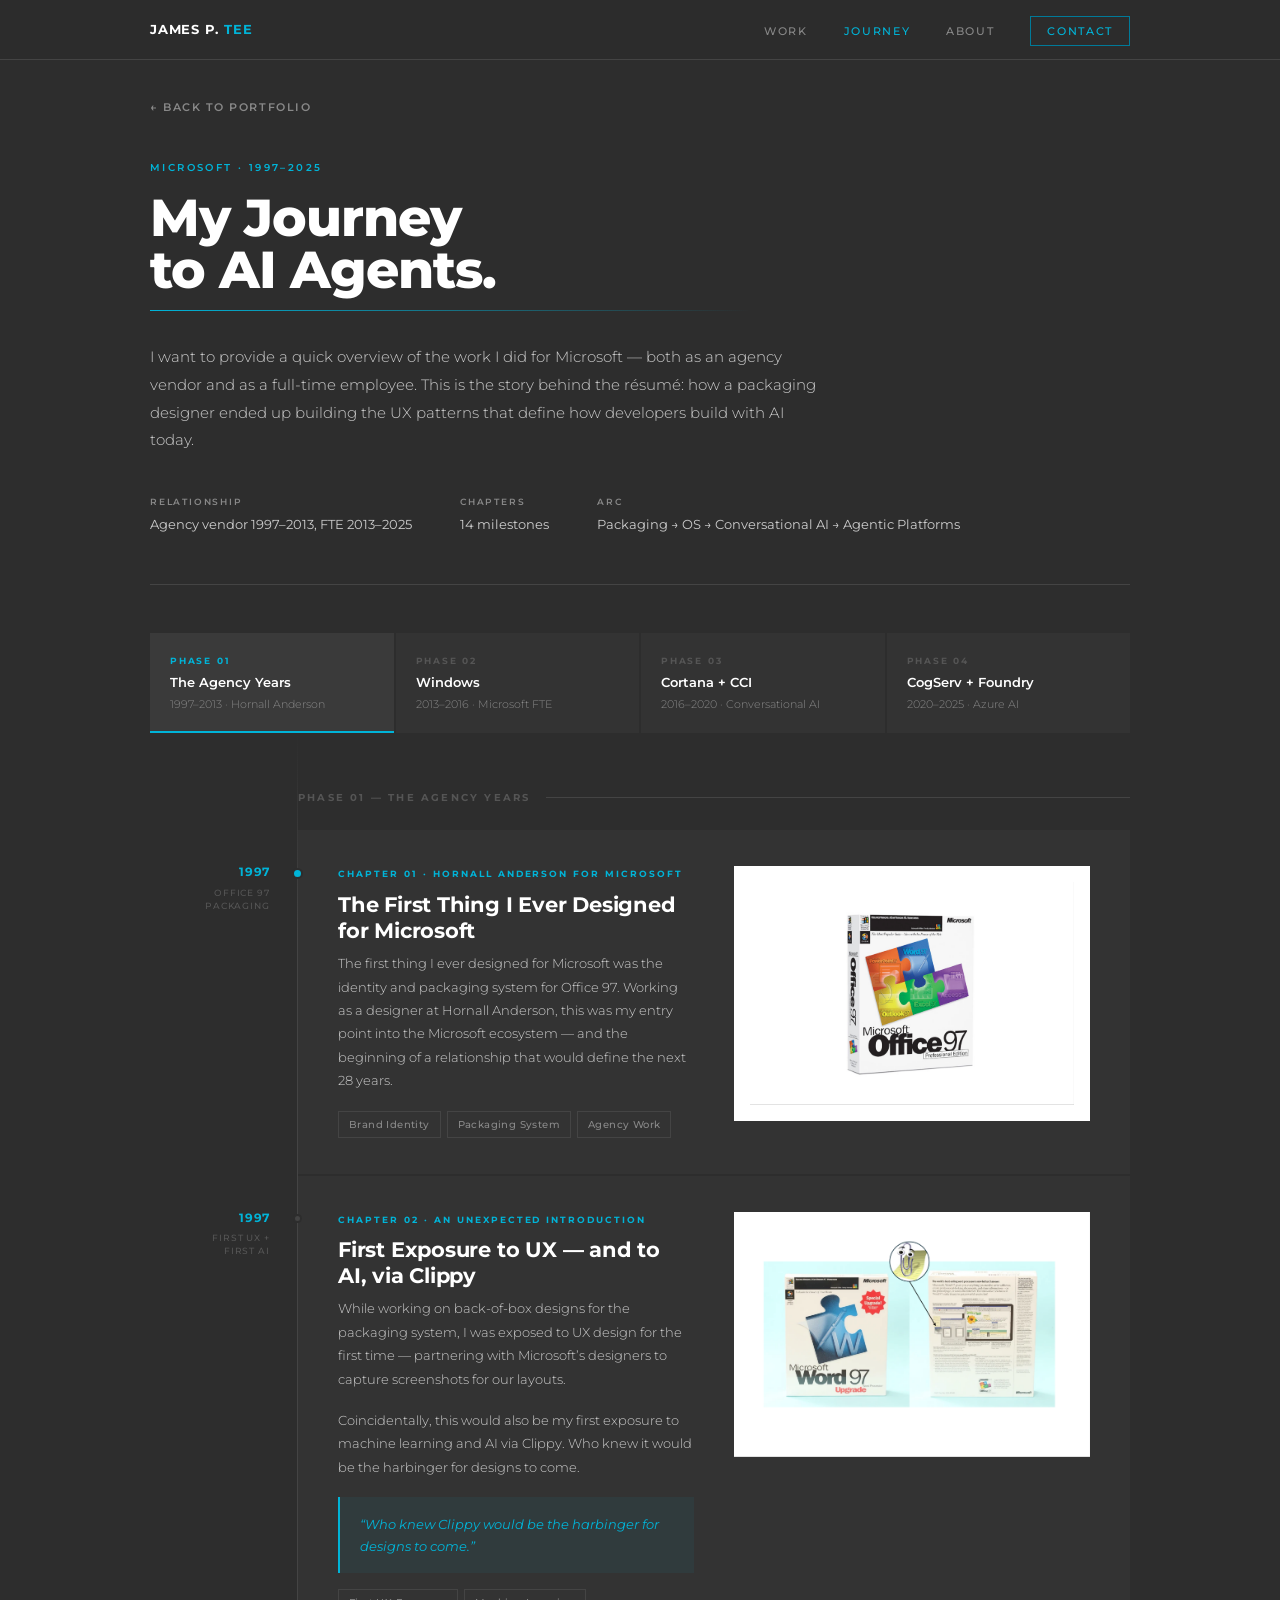
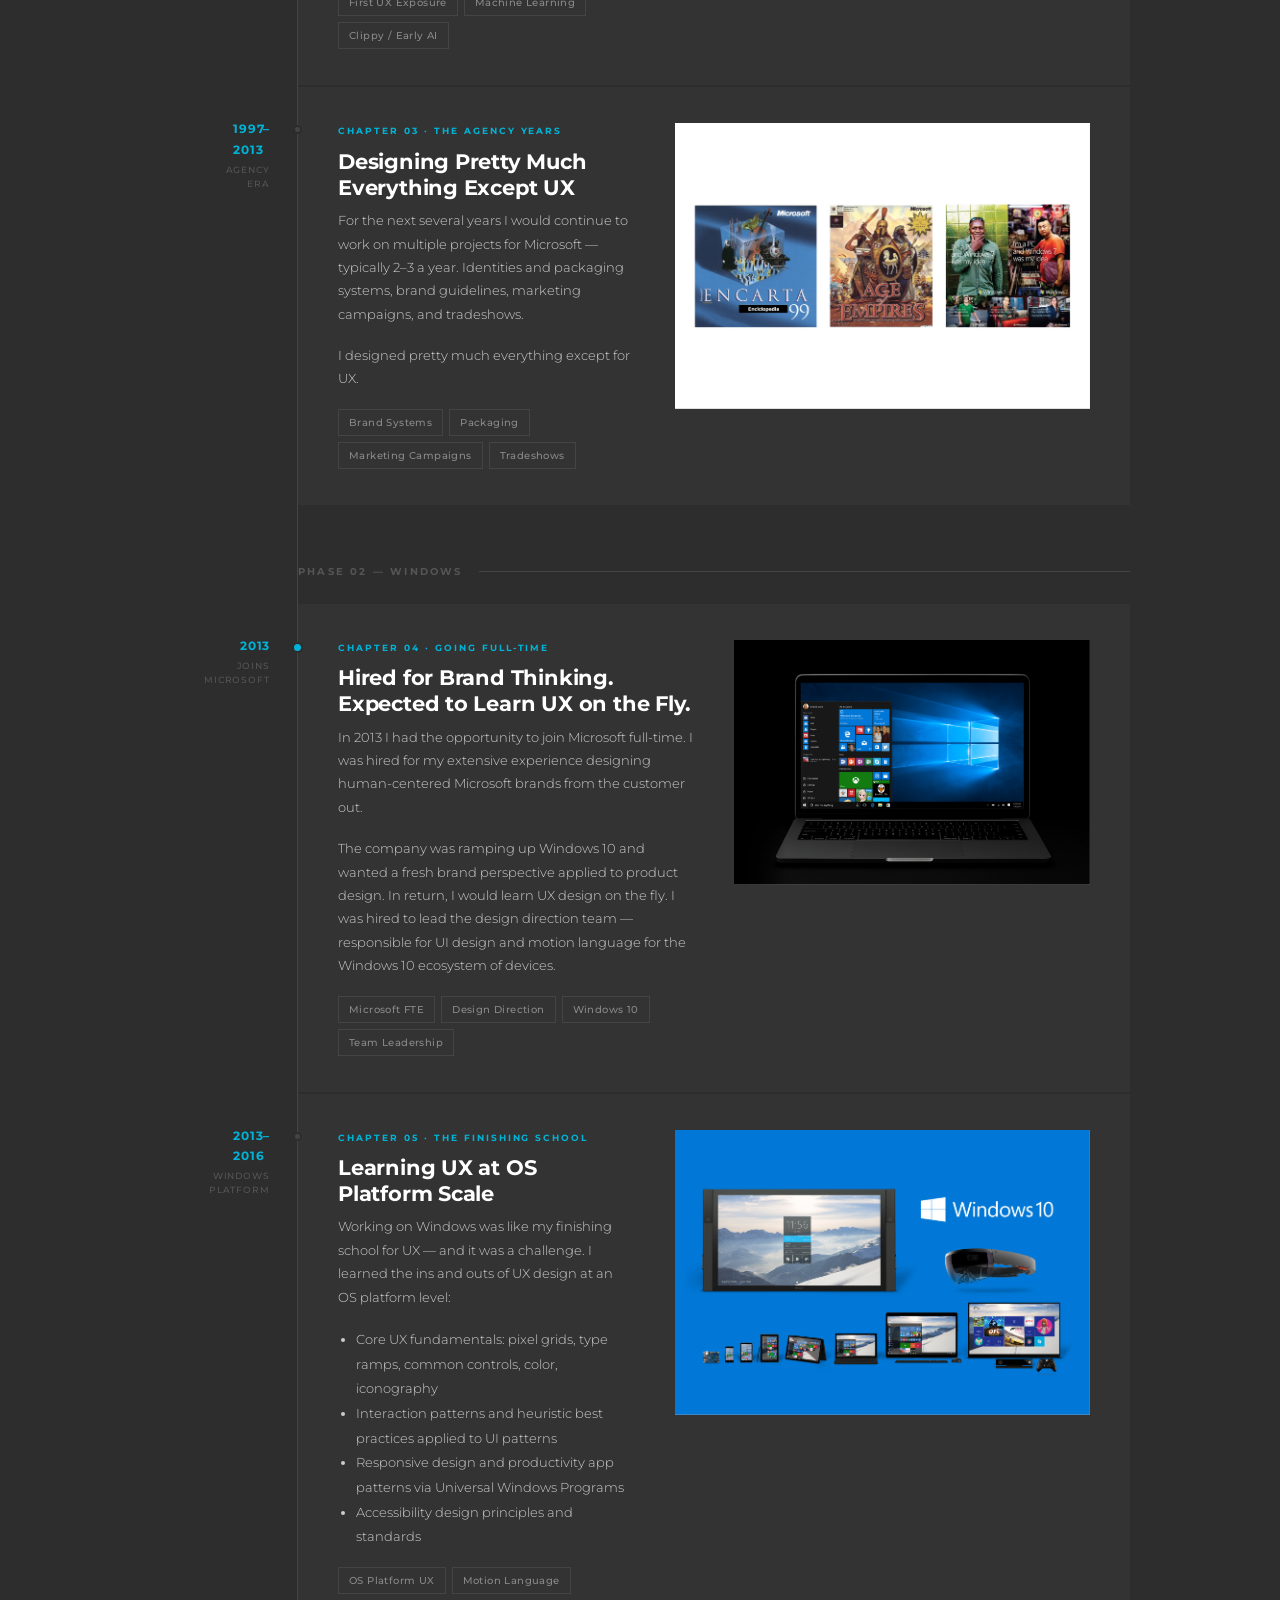
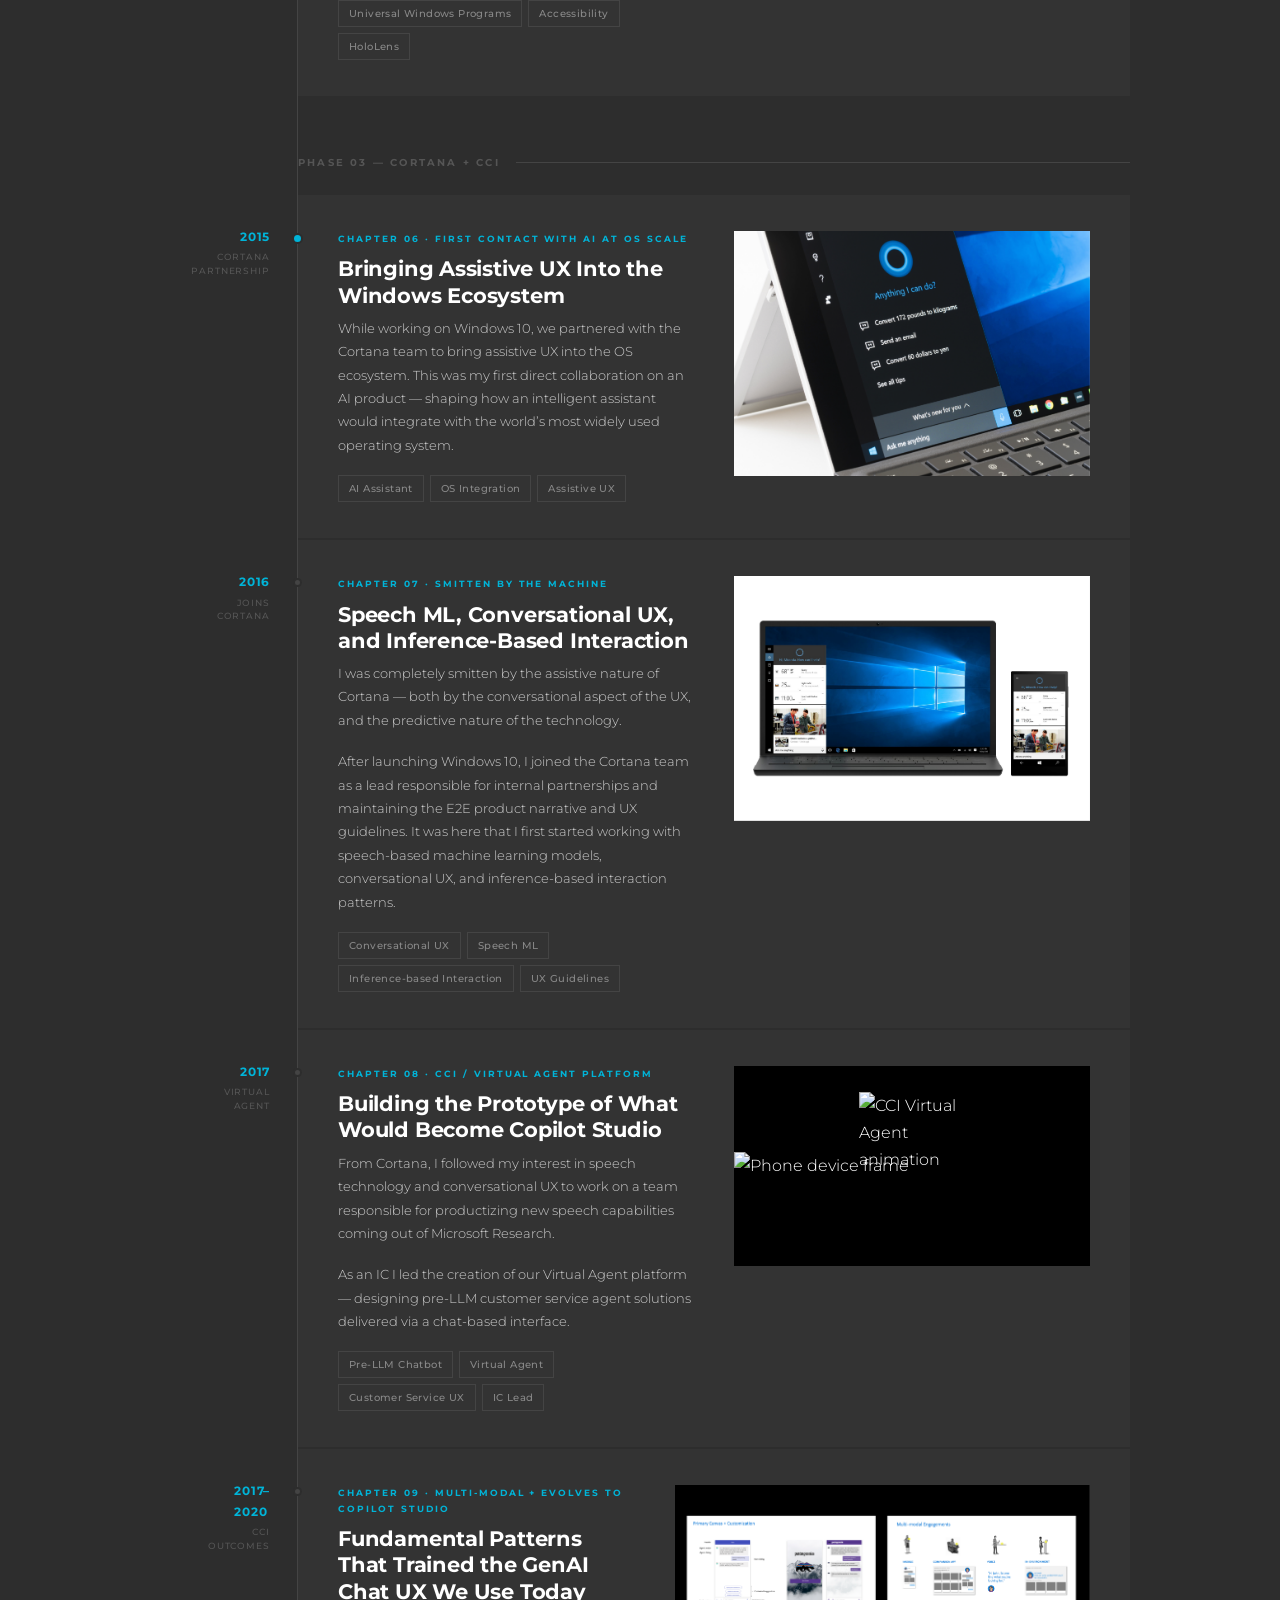
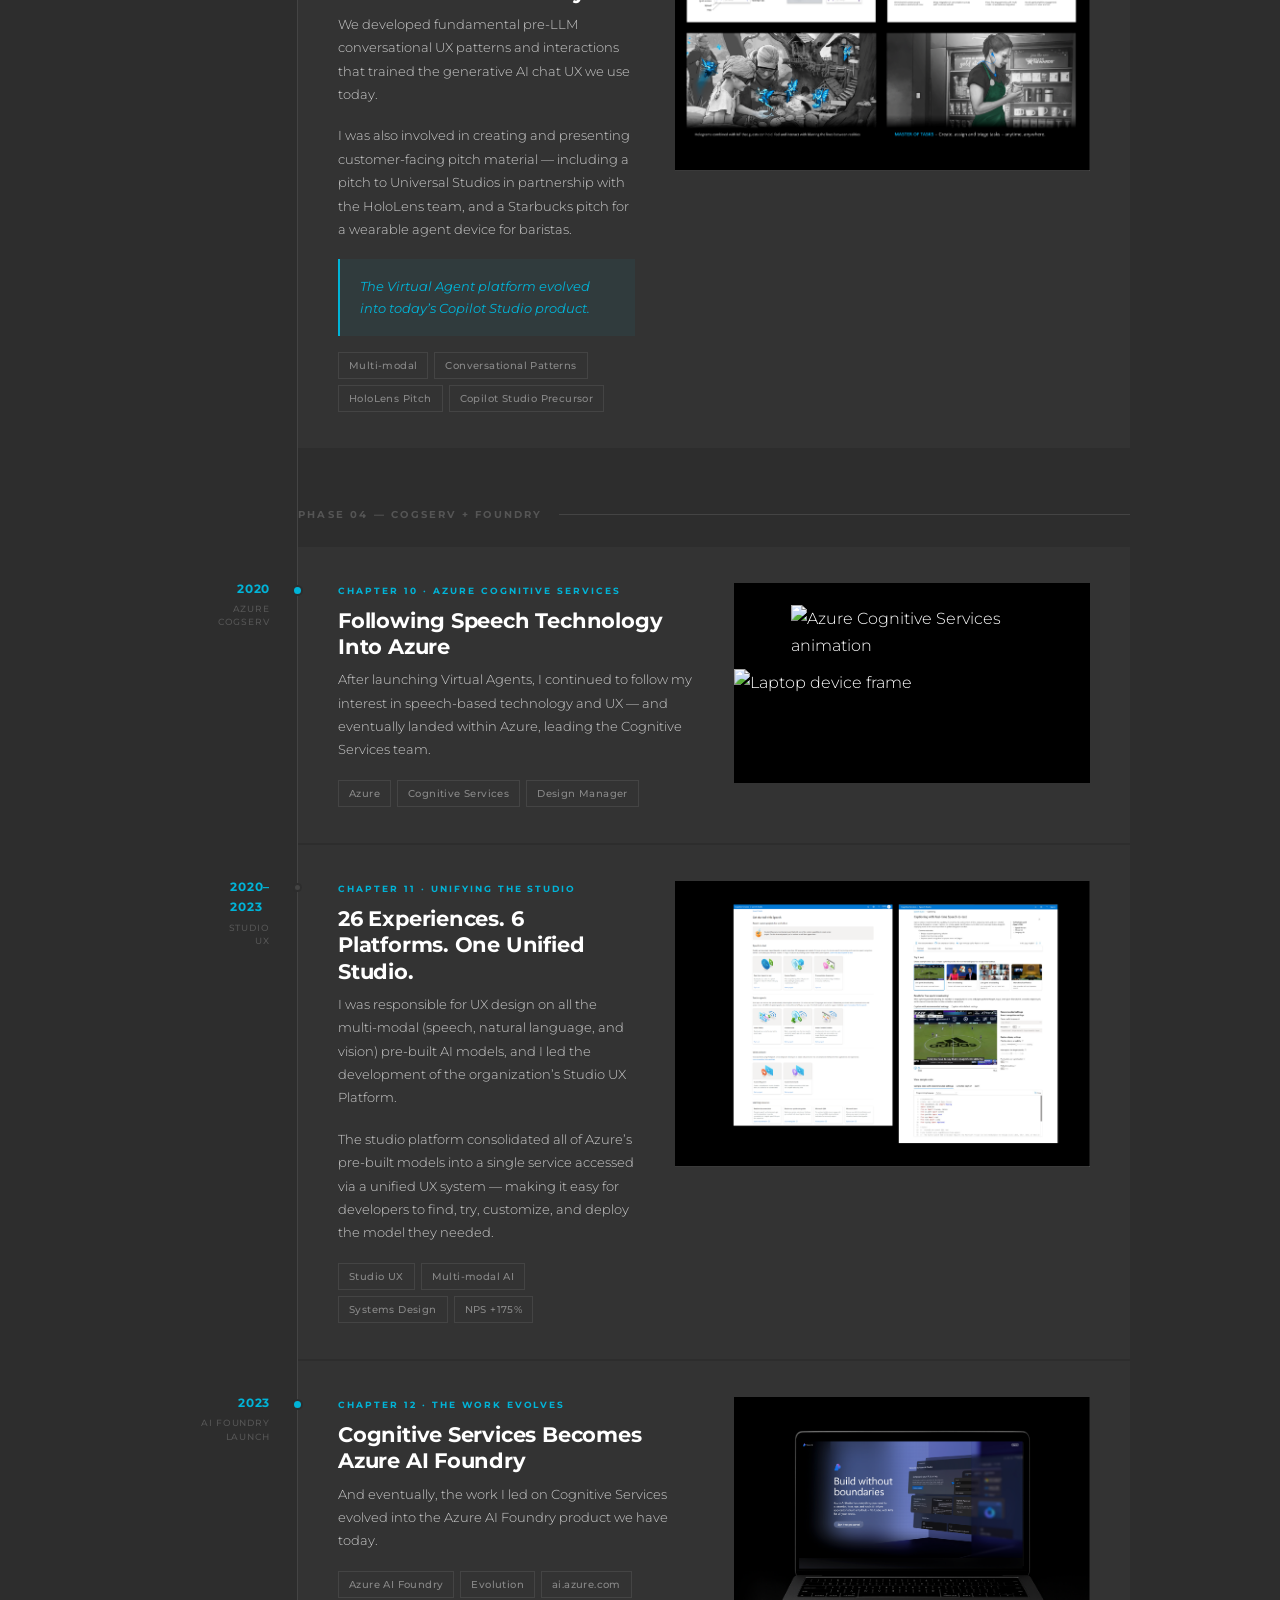
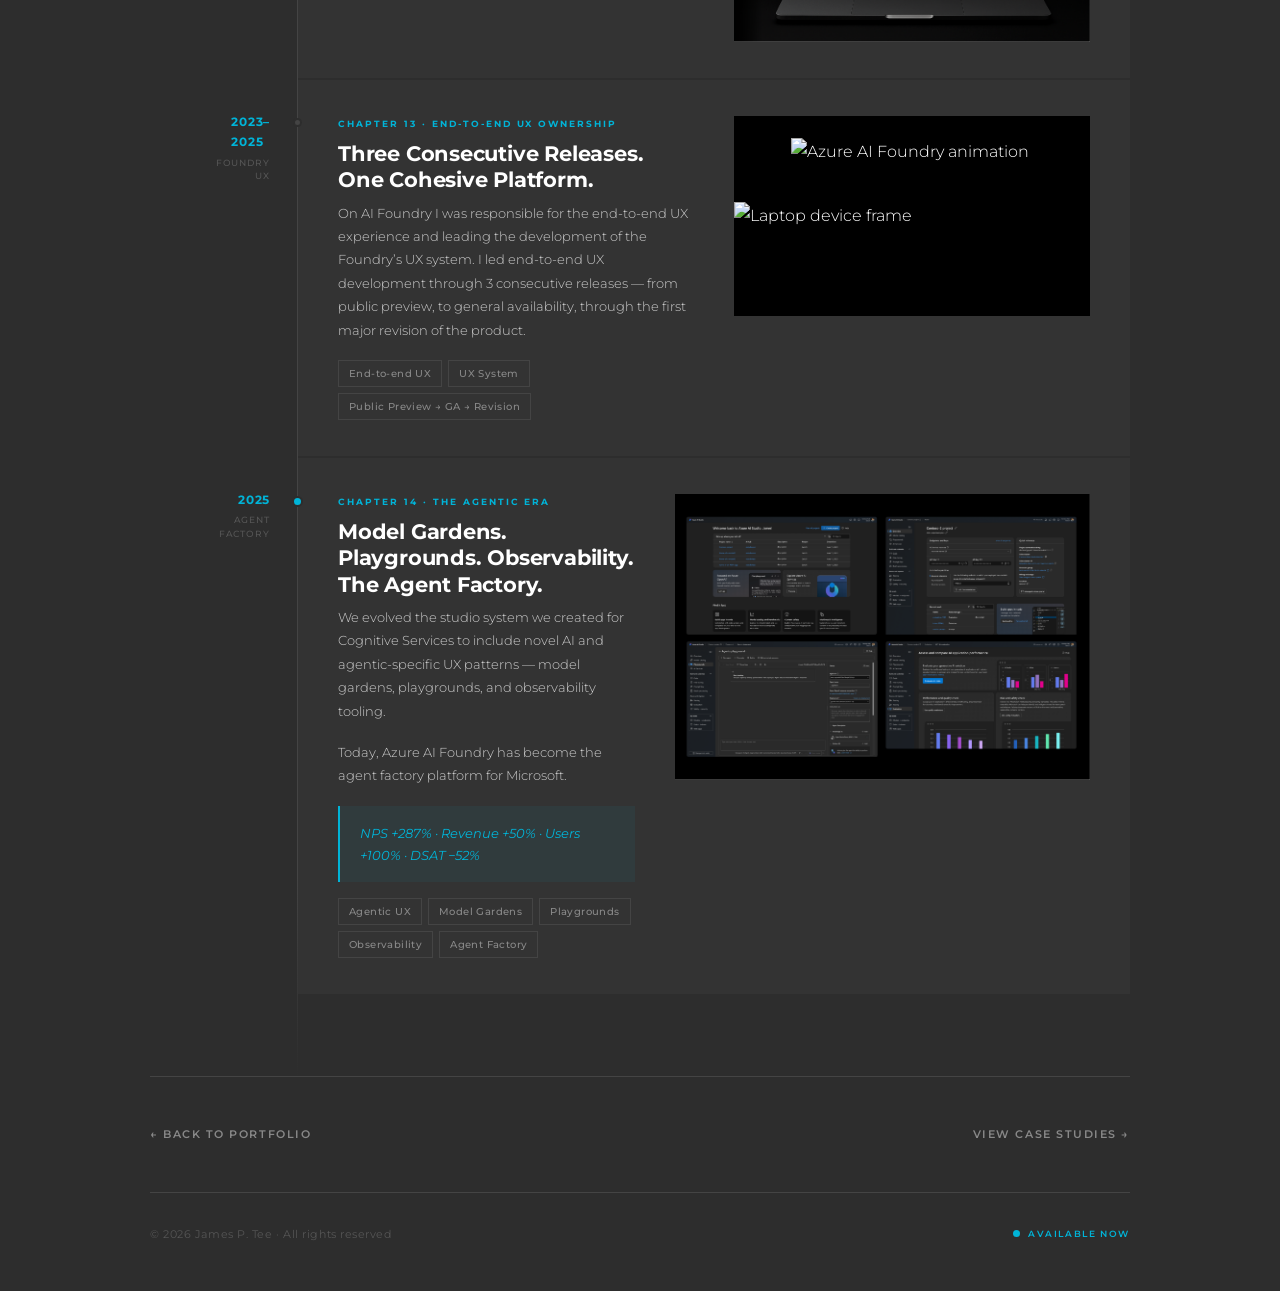
==== commit 968c9658: "Add files via upload" ====
--- a/journey.html
+++ b/journey.html
@@ -562,13 +562,10 @@
             <span class="cc-tag">IC Lead</span>
           </div>
         </div>
-        <!-- GIF placeholder — replace img tag with: <img src="images/cci_animation.gif" alt="CCI Virtual Agent animation"> -->
-        <div class="gif-slot">
-          <div class="gif-slot-frame">
-            <div class="gif-slot-label">Animated GIF</div>
-            <div class="gif-slot-filename">cci_animation.gif</div>
-          </div>
-          <div style="font-size:10px;color:var(--gray-3);text-align:center;">Upload to /images/ folder to activate</div>
+        <div class="cc-visual" style="background:#000;padding:0;position:relative;overflow:hidden;">
+          <img src="images/journey-cci-device.png" alt="Phone device frame" style="width:100%;display:block;position:relative;z-index:2;">
+          <img src="images/CCI_animation.gif" alt="CCI Virtual Agent animation"
+               style="position:absolute;left:35%;top:13%;width:30%;height:75%;object-fit:cover;z-index:1;">
         </div>
       </div>
     </div>
@@ -637,13 +634,10 @@
             <span class="cc-tag">Design Manager</span>
           </div>
         </div>
-        <!-- GIF placeholder — replace with: <img src="images/cogserv_animation.gif" alt="Cognitive Services animation"> -->
-        <div class="gif-slot">
-          <div class="gif-slot-frame">
-            <div class="gif-slot-label">Animated GIF</div>
-            <div class="gif-slot-filename">cogserv_animation.gif</div>
-          </div>
-          <div style="font-size:10px;color:var(--gray-3);text-align:center;">Upload to /images/ folder to activate</div>
+        <div class="cc-visual" style="background:#000;padding:0;position:relative;overflow:hidden;">
+          <img src="images/journey-laptop-device.png" alt="Laptop device frame" style="width:100%;display:block;position:relative;z-index:2;">
+          <img src="images/cogserv_animation.gif" alt="Azure Cognitive Services animation"
+               style="position:absolute;left:16%;top:11%;width:68%;height:47%;object-fit:cover;z-index:1;">
         </div>
       </div>
     </div>
@@ -732,13 +726,10 @@
             <span class="cc-tag">Public Preview → GA → Revision</span>
           </div>
         </div>
-        <!-- GIF placeholder — replace with: <img src="images/foundry_animation.gif" alt="Azure AI Foundry animation"> -->
-        <div class="gif-slot">
-          <div class="gif-slot-frame">
-            <div class="gif-slot-label">Animated GIF</div>
-            <div class="gif-slot-filename">foundry_animation.gif</div>
-          </div>
-          <div style="font-size:10px;color:var(--gray-3);text-align:center;">Upload to /images/ folder to activate</div>
+        <div class="cc-visual" style="background:#000;padding:0;position:relative;overflow:hidden;">
+          <img src="images/journey-laptop-device.png" alt="Laptop device frame" style="width:100%;display:block;position:relative;z-index:2;">
+          <img src="images/foundry_animation.gif" alt="Azure AI Foundry animation"
+               style="position:absolute;left:16%;top:11%;width:68%;height:47%;object-fit:cover;z-index:1;">
         </div>
       </div>
     </div>
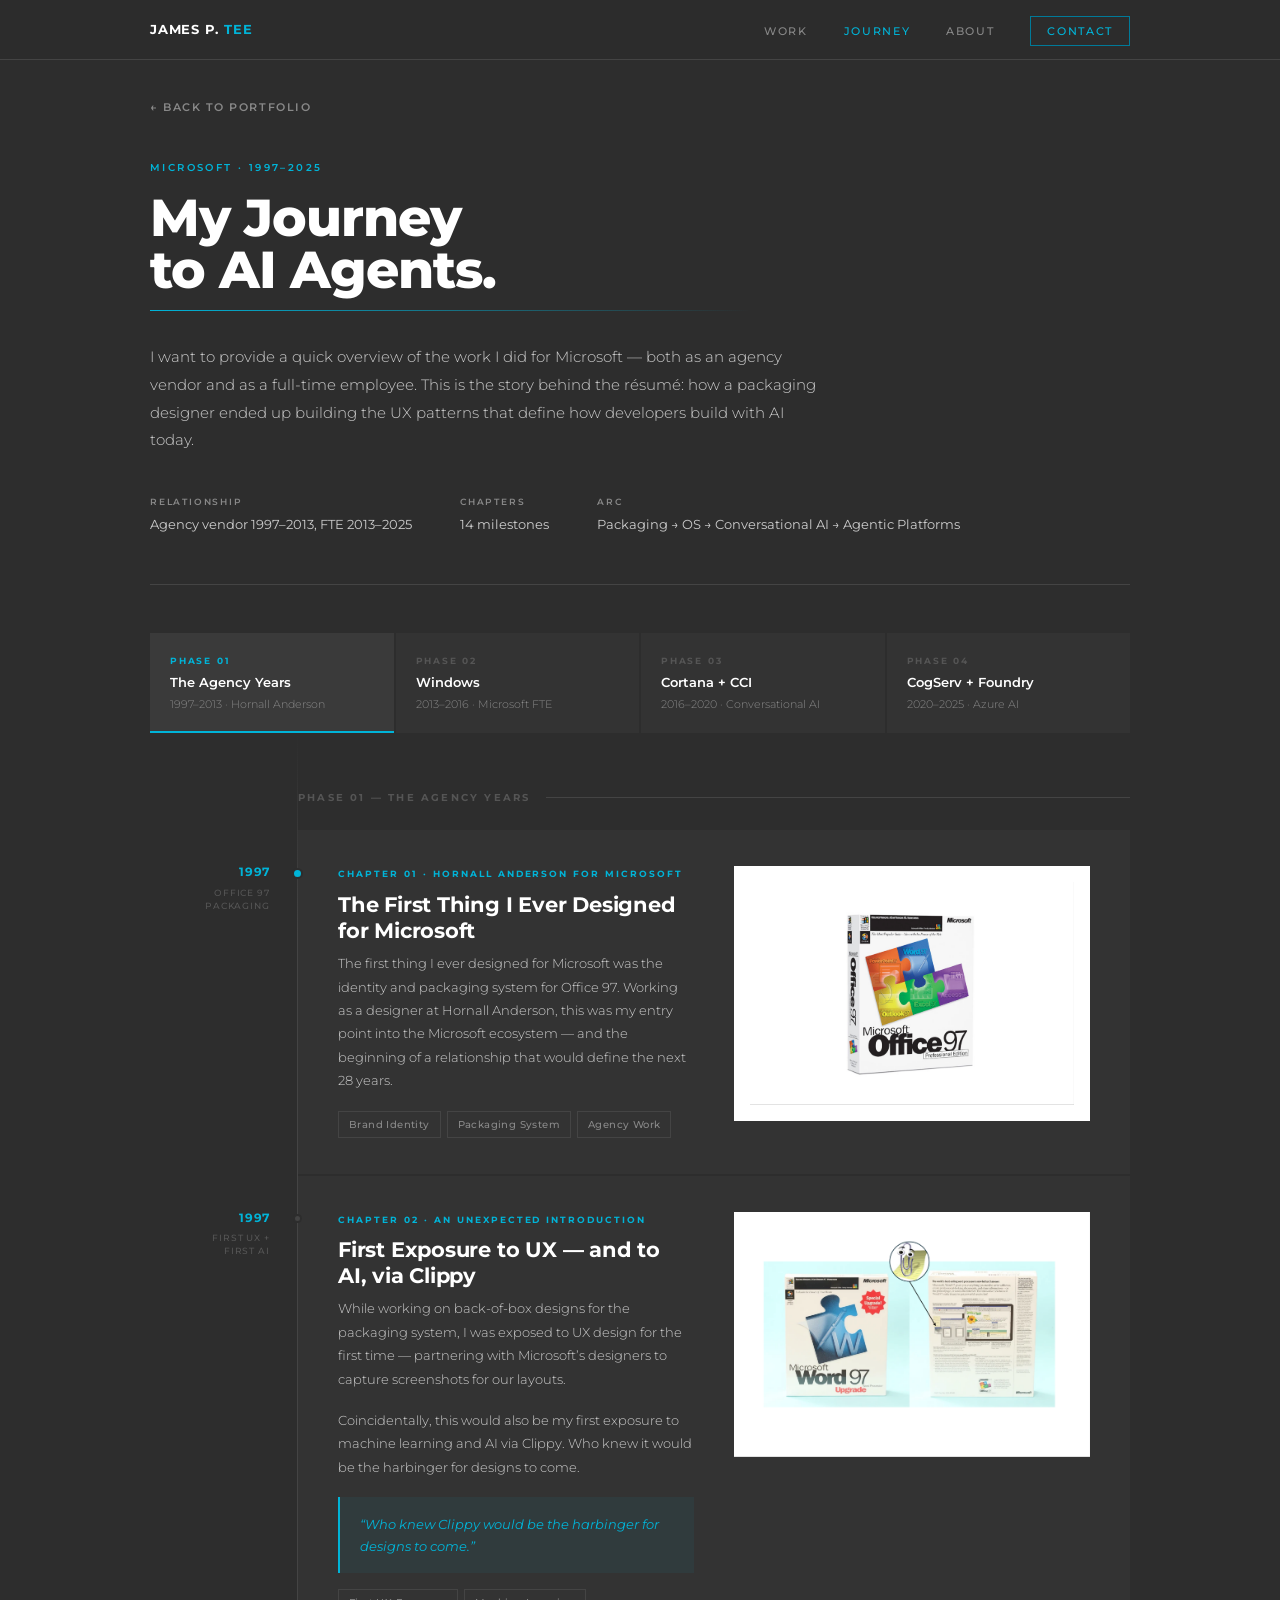
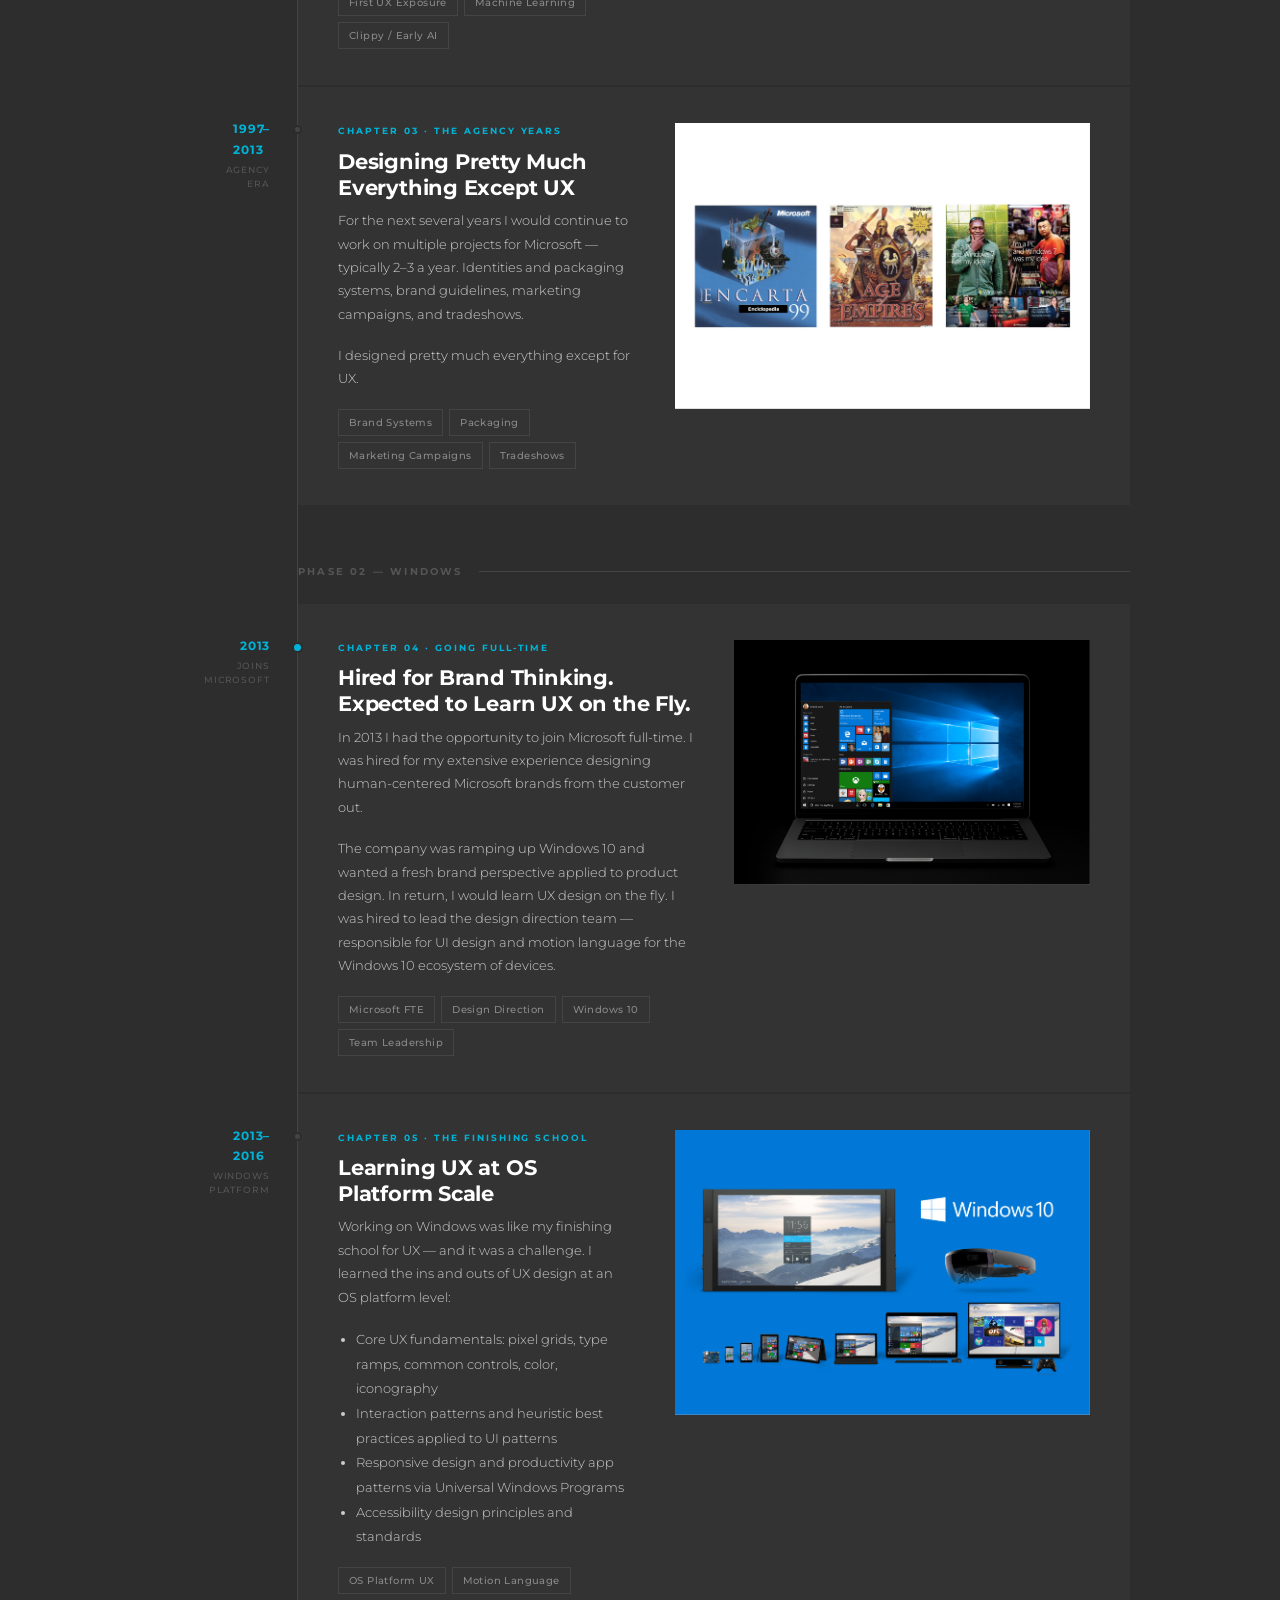
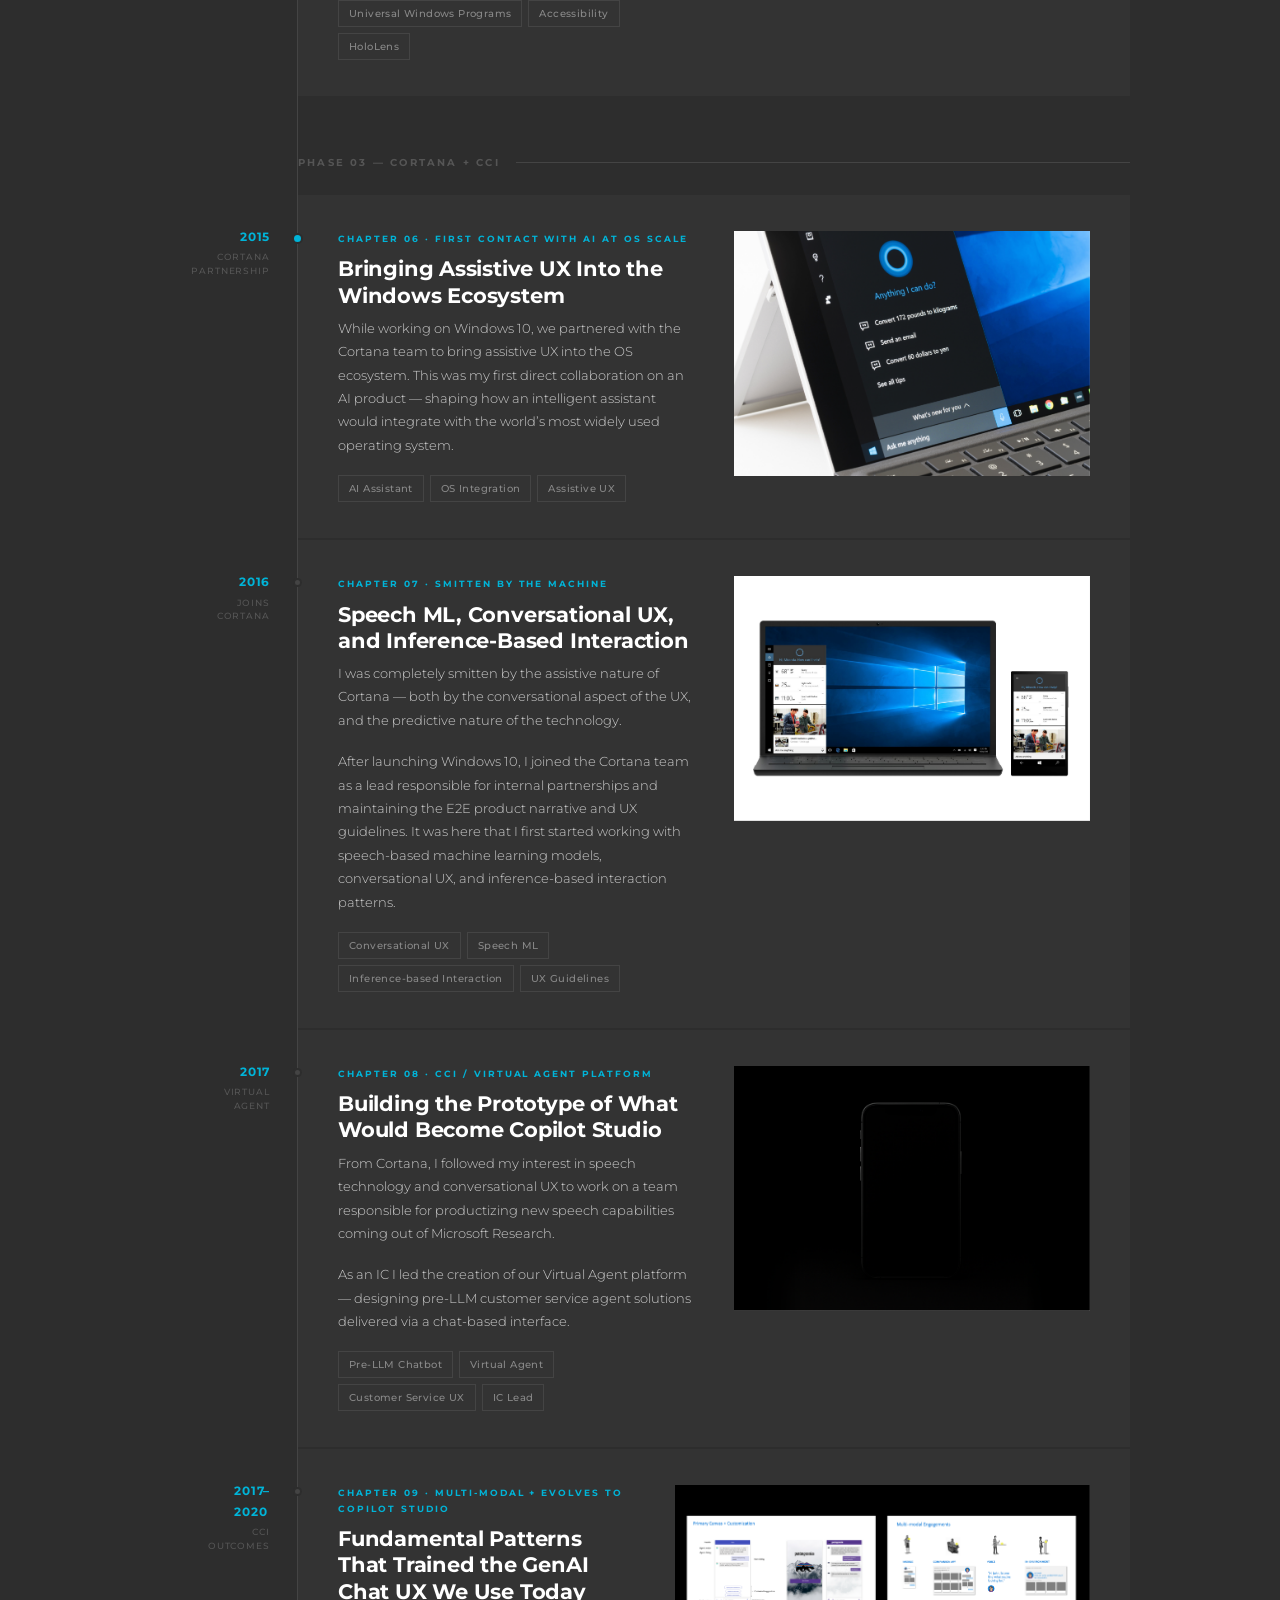
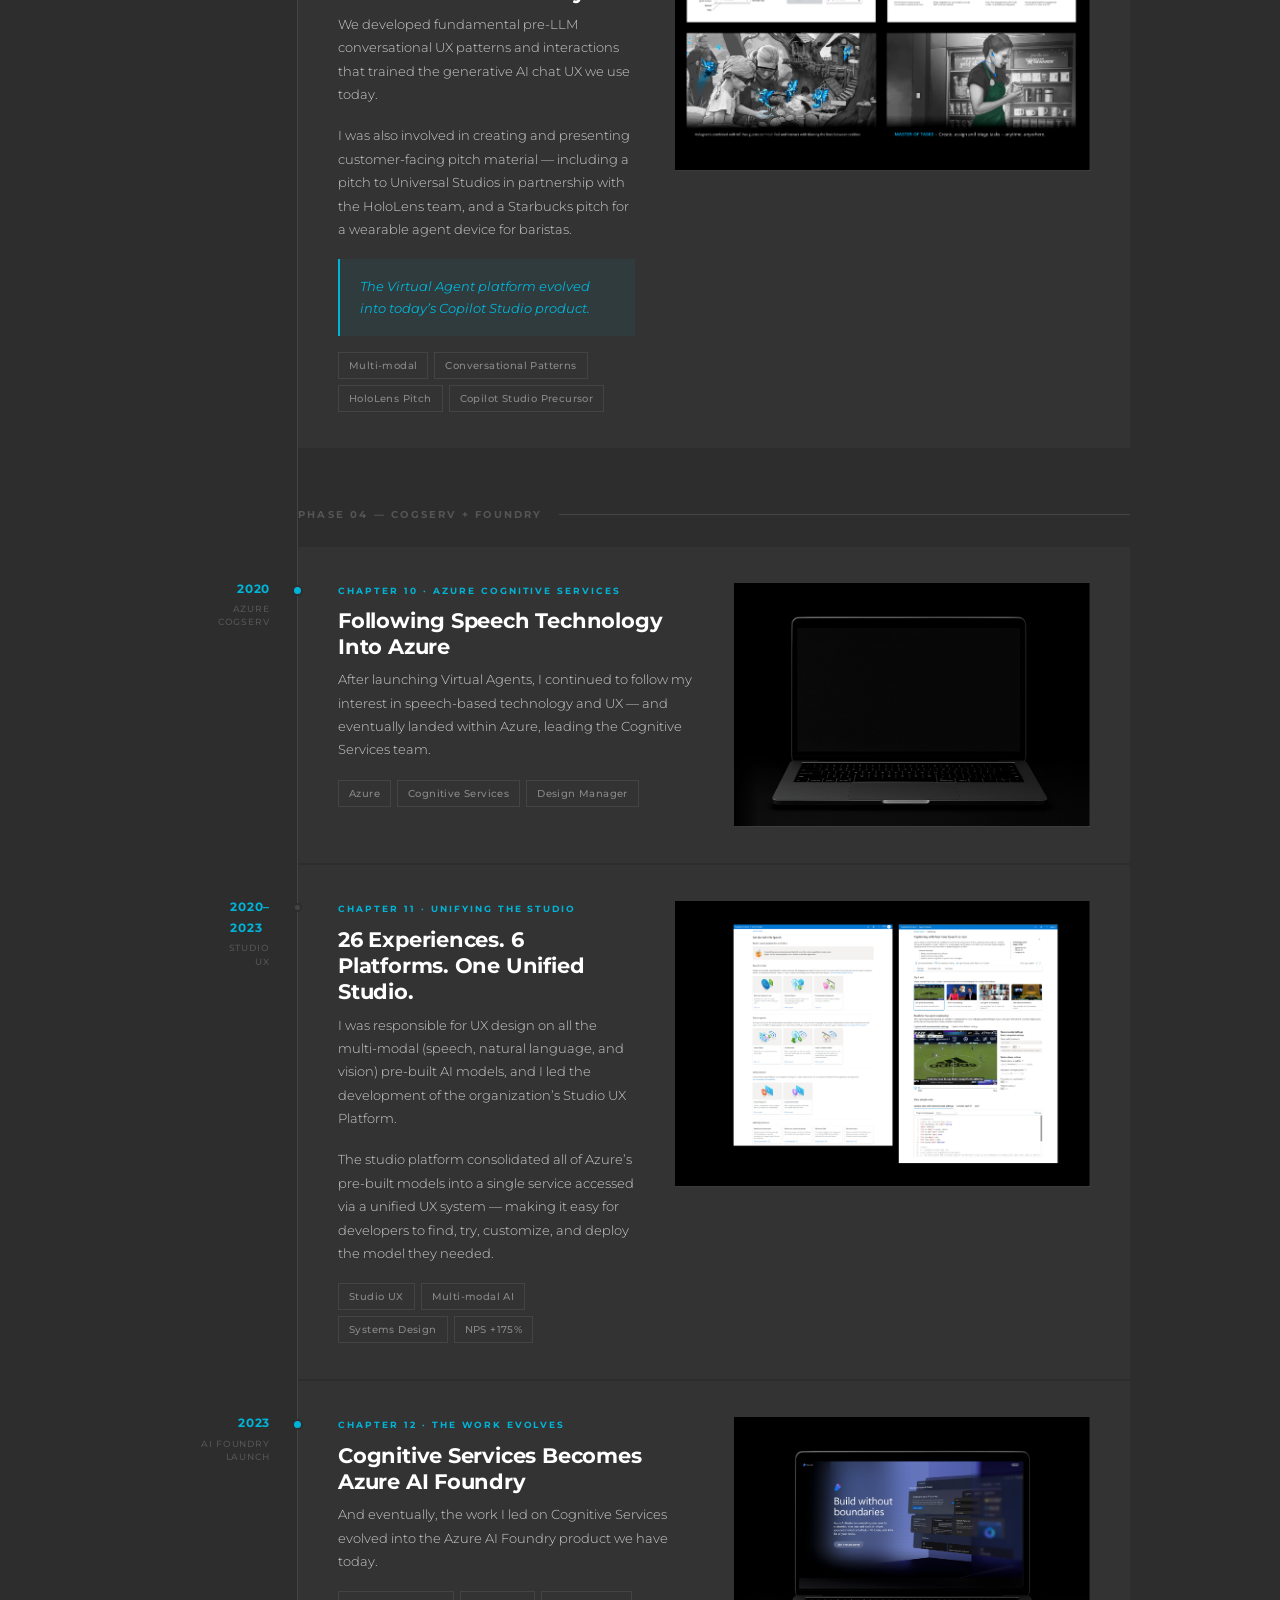
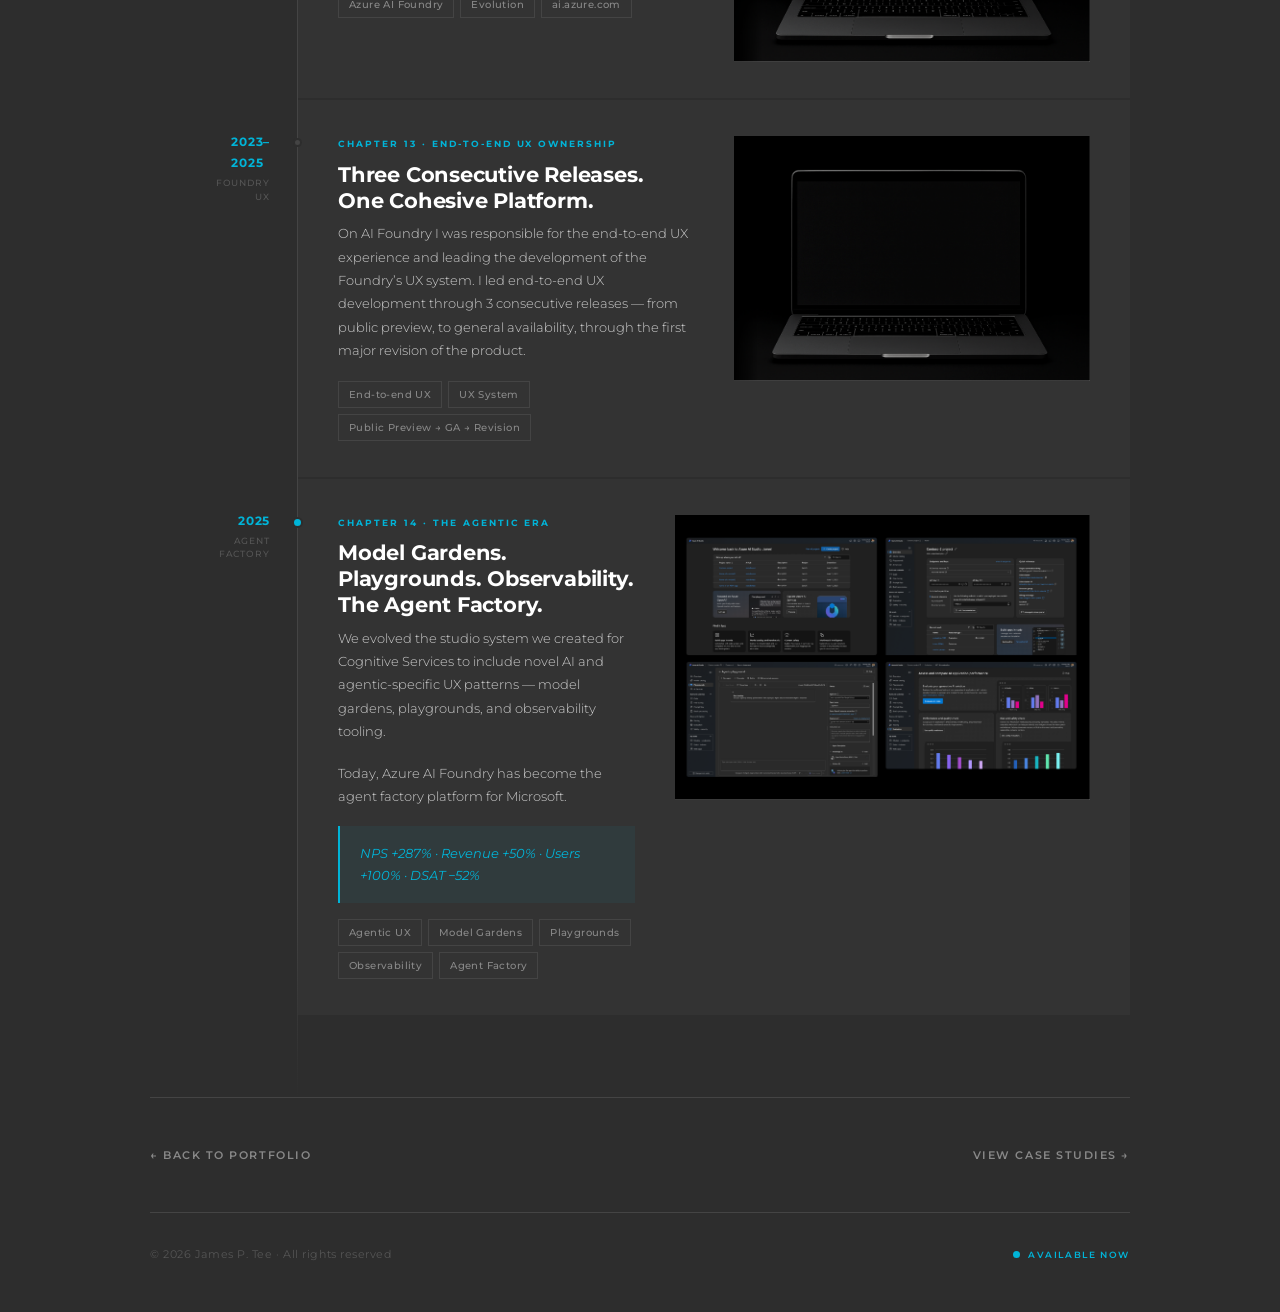
==== commit cf9118c8: "Add files via upload" ====
--- a/journey.html
+++ b/journey.html
@@ -210,6 +210,85 @@
   :root { --spine: 80px; }
   .marker-year { font-size: 10px; }
   .marker-phase { display: none; }
+}
+
+/* ── LIGHTBOX + IMAGE HOVER ────────────────────────────── */
+.cc-visual {
+  cursor: pointer;
+  overflow: hidden;
+}
+.cc-visual img {
+  transition: transform 0.3s ease;
+  display: block;
+  width: 100%;
+}
+.cc-visual:hover img {
+  transform: scale(1.08);
+}
+/* Don't scale the device frame — only the GIF layer */
+.cc-visual .device-frame {
+  transition: none !important;
+  transform: none !important;
+}
+.cc-visual:hover .device-frame {
+  transform: none !important;
+}
+.cc-visual .device-gif {
+  transition: opacity 0.3s ease;
+}
+.cc-visual:hover .device-gif {
+  opacity: 0.92;
+}
+
+/* Lightbox overlay */
+#lightbox {
+  display: none;
+  position: fixed;
+  inset: 0;
+  background: rgba(0,0,0,0.92);
+  z-index: 1000;
+  align-items: center;
+  justify-content: center;
+  cursor: zoom-out;
+}
+#lightbox.open {
+  display: flex;
+}
+#lightbox img {
+  max-width: 90vw;
+  max-height: 88vh;
+  object-fit: contain;
+  box-shadow: 0 0 80px rgba(0,0,0,0.8);
+  cursor: default;
+}
+#lightbox-close {
+  position: fixed;
+  top: 24px;
+  right: 32px;
+  font-size: 28px;
+  font-weight: 300;
+  color: rgba(255,255,255,0.6);
+  cursor: pointer;
+  line-height: 1;
+  transition: color 0.15s;
+  z-index: 1001;
+  background: none;
+  border: none;
+  padding: 8px;
+  font-family: 'Montserrat', sans-serif;
+}
+#lightbox-close:hover { color: #ffffff; }
+#lightbox-caption {
+  position: fixed;
+  bottom: 28px;
+  left: 50%;
+  transform: translateX(-50%);
+  font-size: 11px;
+  font-weight: 500;
+  letter-spacing: 0.12em;
+  text-transform: uppercase;
+  color: rgba(255,255,255,0.35);
+  white-space: nowrap;
 }
 </style>
 </head>
@@ -823,5 +902,51 @@
 updateActivePill();
 </script>
 
+<!-- LIGHTBOX -->
+<div id="lightbox" onclick="closeLightbox()">
+  <button id="lightbox-close" onclick="closeLightbox()" aria-label="Close">&times;</button>
+  <img id="lightbox-img" src="" alt="" onclick="event.stopPropagation()">
+  <div id="lightbox-caption"></div>
+</div>
+
+<script>
+// ── Lightbox ─────────────────────────────────────────────────
+function openLightbox(src, caption) {
+  document.getElementById('lightbox-img').src = src;
+  document.getElementById('lightbox-caption').textContent = caption || '';
+  document.getElementById('lightbox').classList.add('open');
+  document.body.style.overflow = 'hidden';
+}
+function closeLightbox() {
+  document.getElementById('lightbox').classList.remove('open');
+  document.getElementById('lightbox-img').src = '';
+  document.body.style.overflow = '';
+}
+document.addEventListener('keydown', e => {
+  if (e.key === 'Escape') closeLightbox();
+});
+
+// Attach click handlers to all .cc-visual elements
+document.querySelectorAll('.cc-visual').forEach(el => {
+  el.addEventListener('click', function() {
+    // Find the primary image (not the device frame overlay)
+    const imgs = this.querySelectorAll('img');
+    let src = null, alt = null;
+    imgs.forEach(img => {
+      if (!img.classList.contains('device-frame')) {
+        src = img.src;
+        alt = img.alt;
+      }
+    });
+    // If no non-frame image found, use first image
+    if (!src && imgs.length) {
+      src = imgs[0].src;
+      alt = imgs[0].alt;
+    }
+    if (src) openLightbox(src, alt);
+  });
+});
+</script>
+
 </body>
 </html>
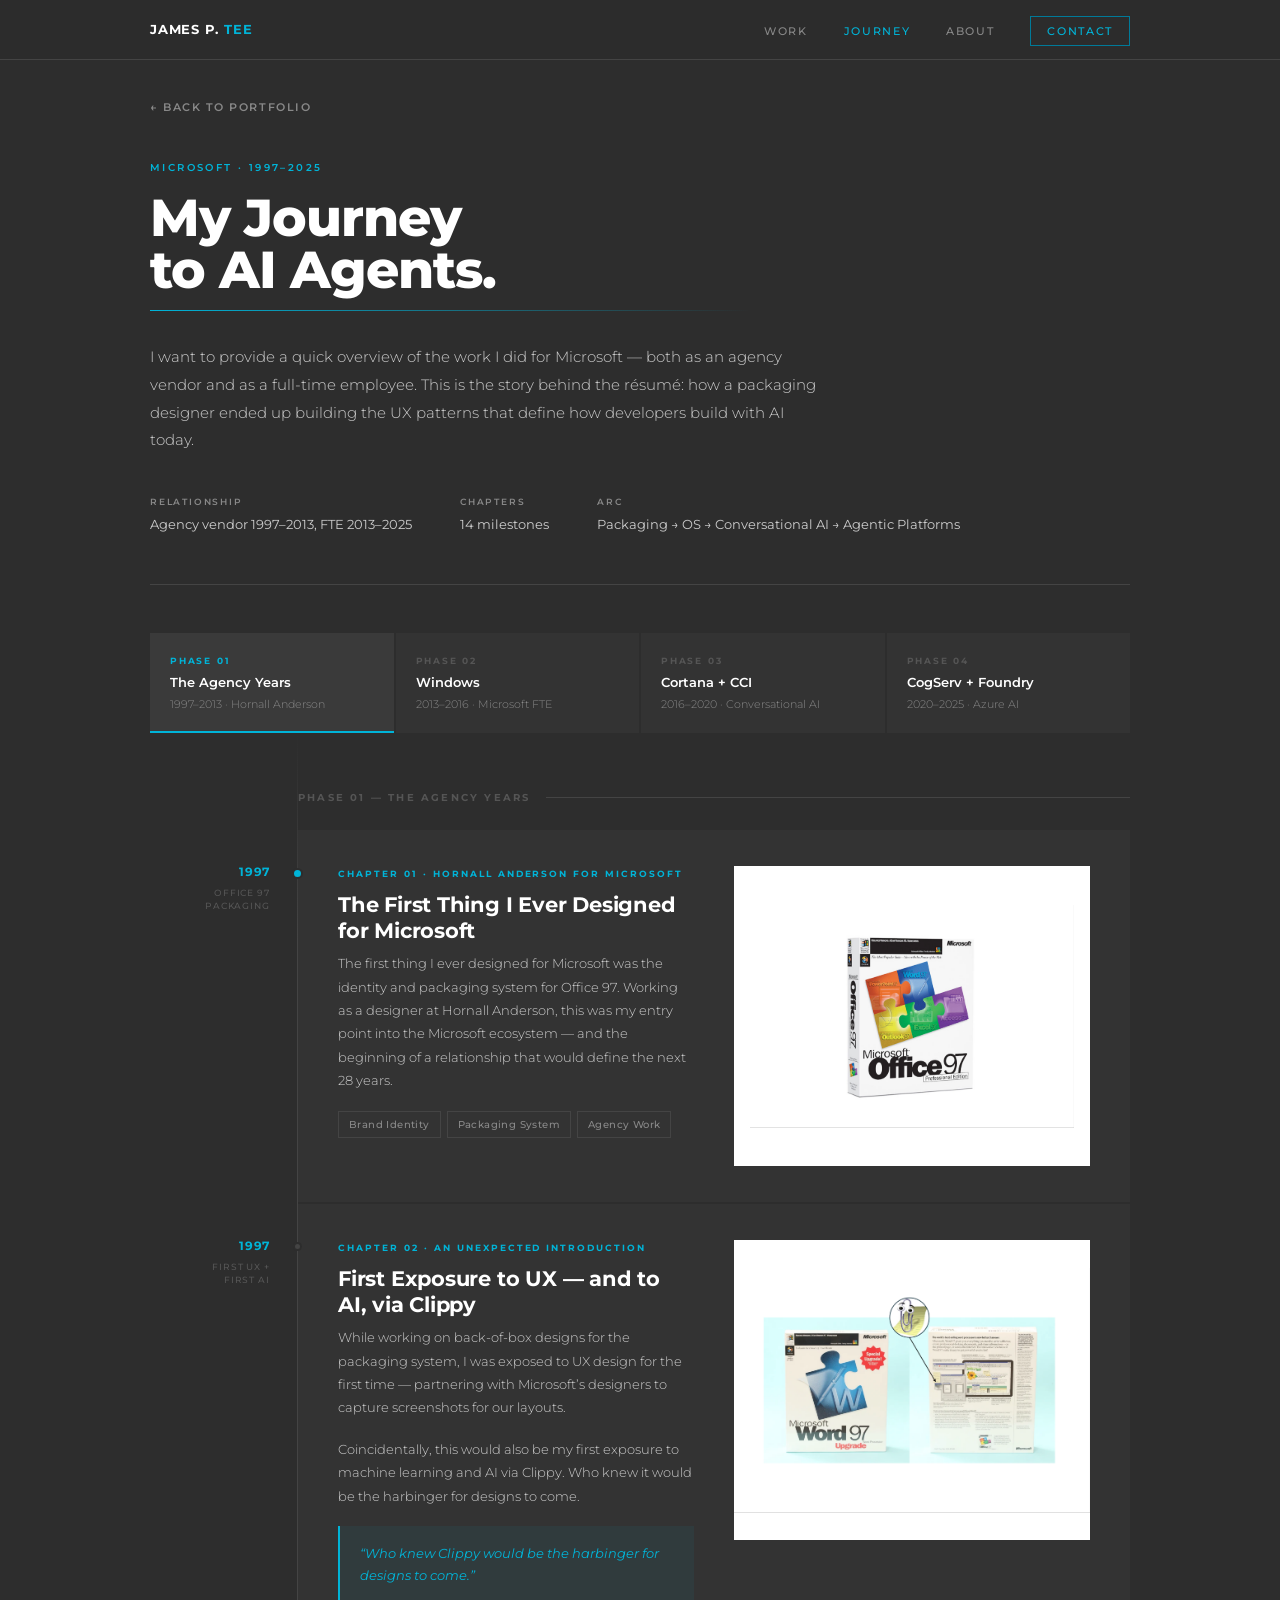
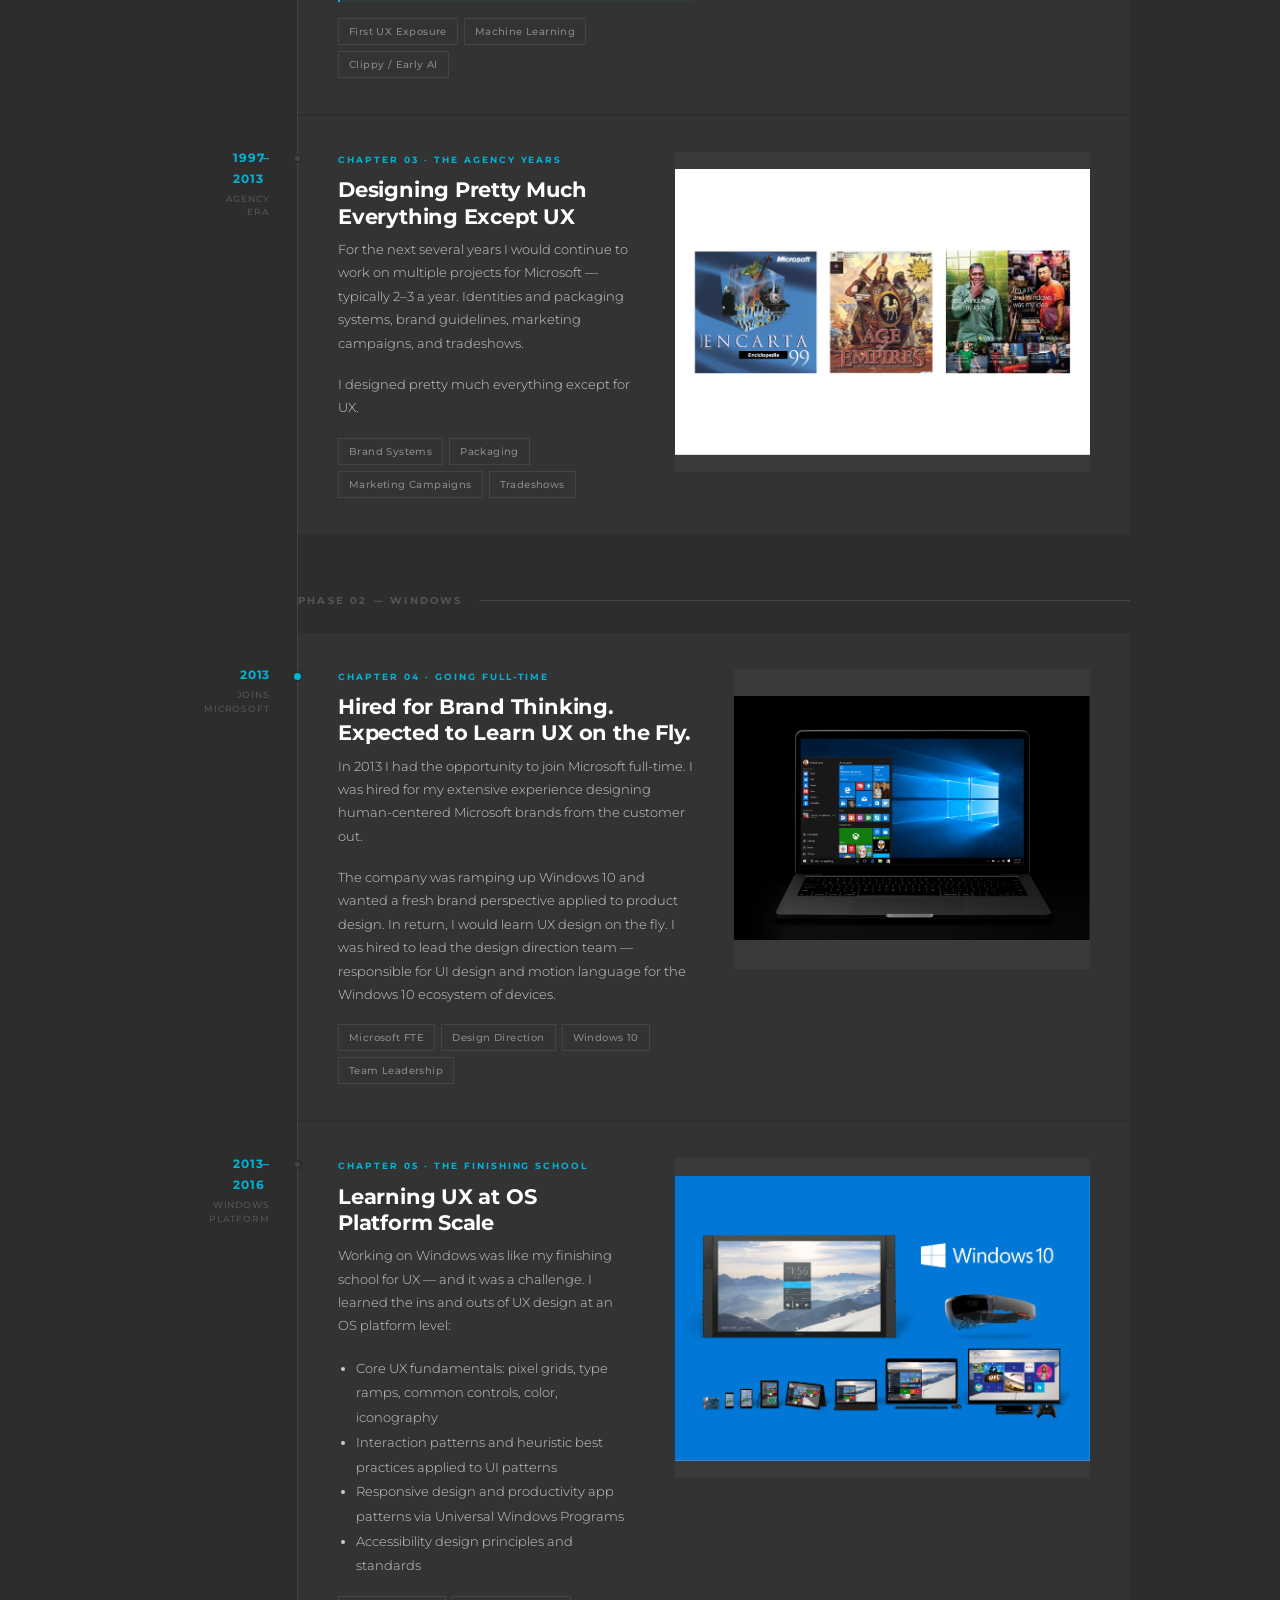
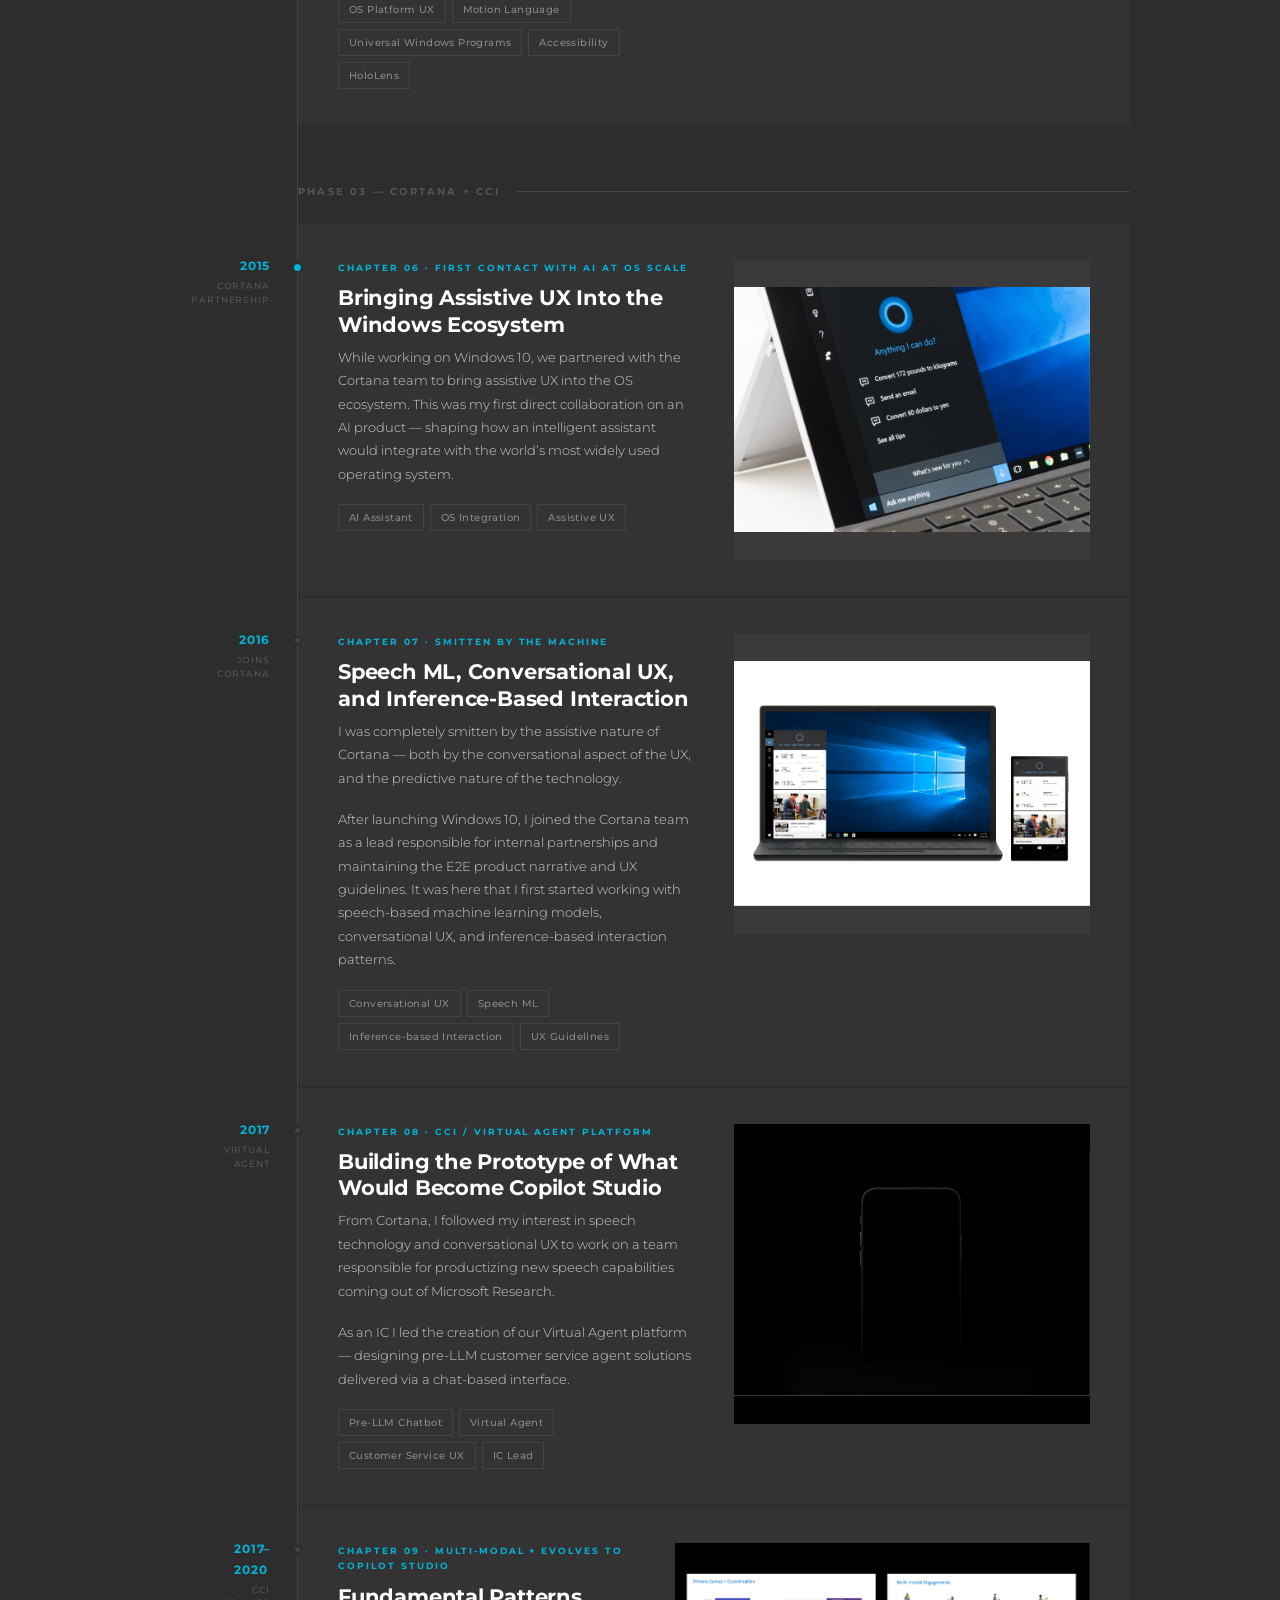
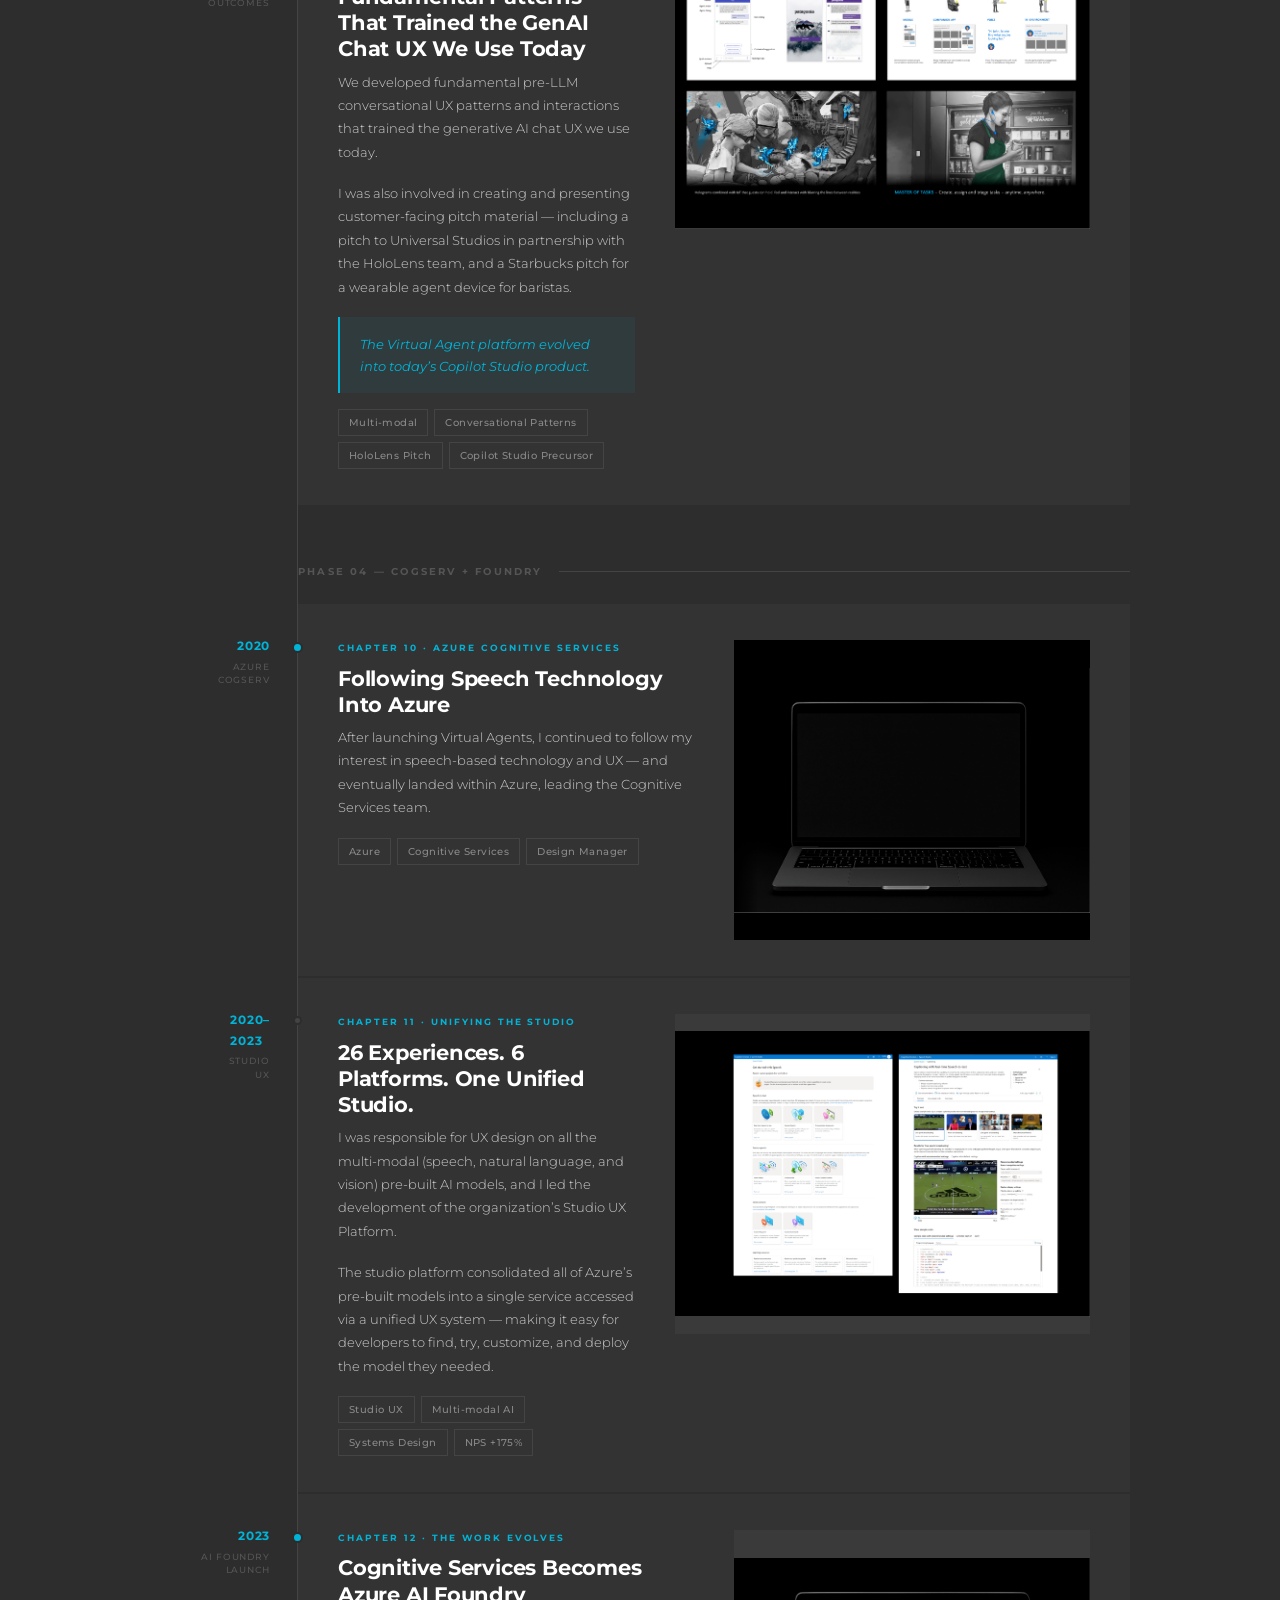
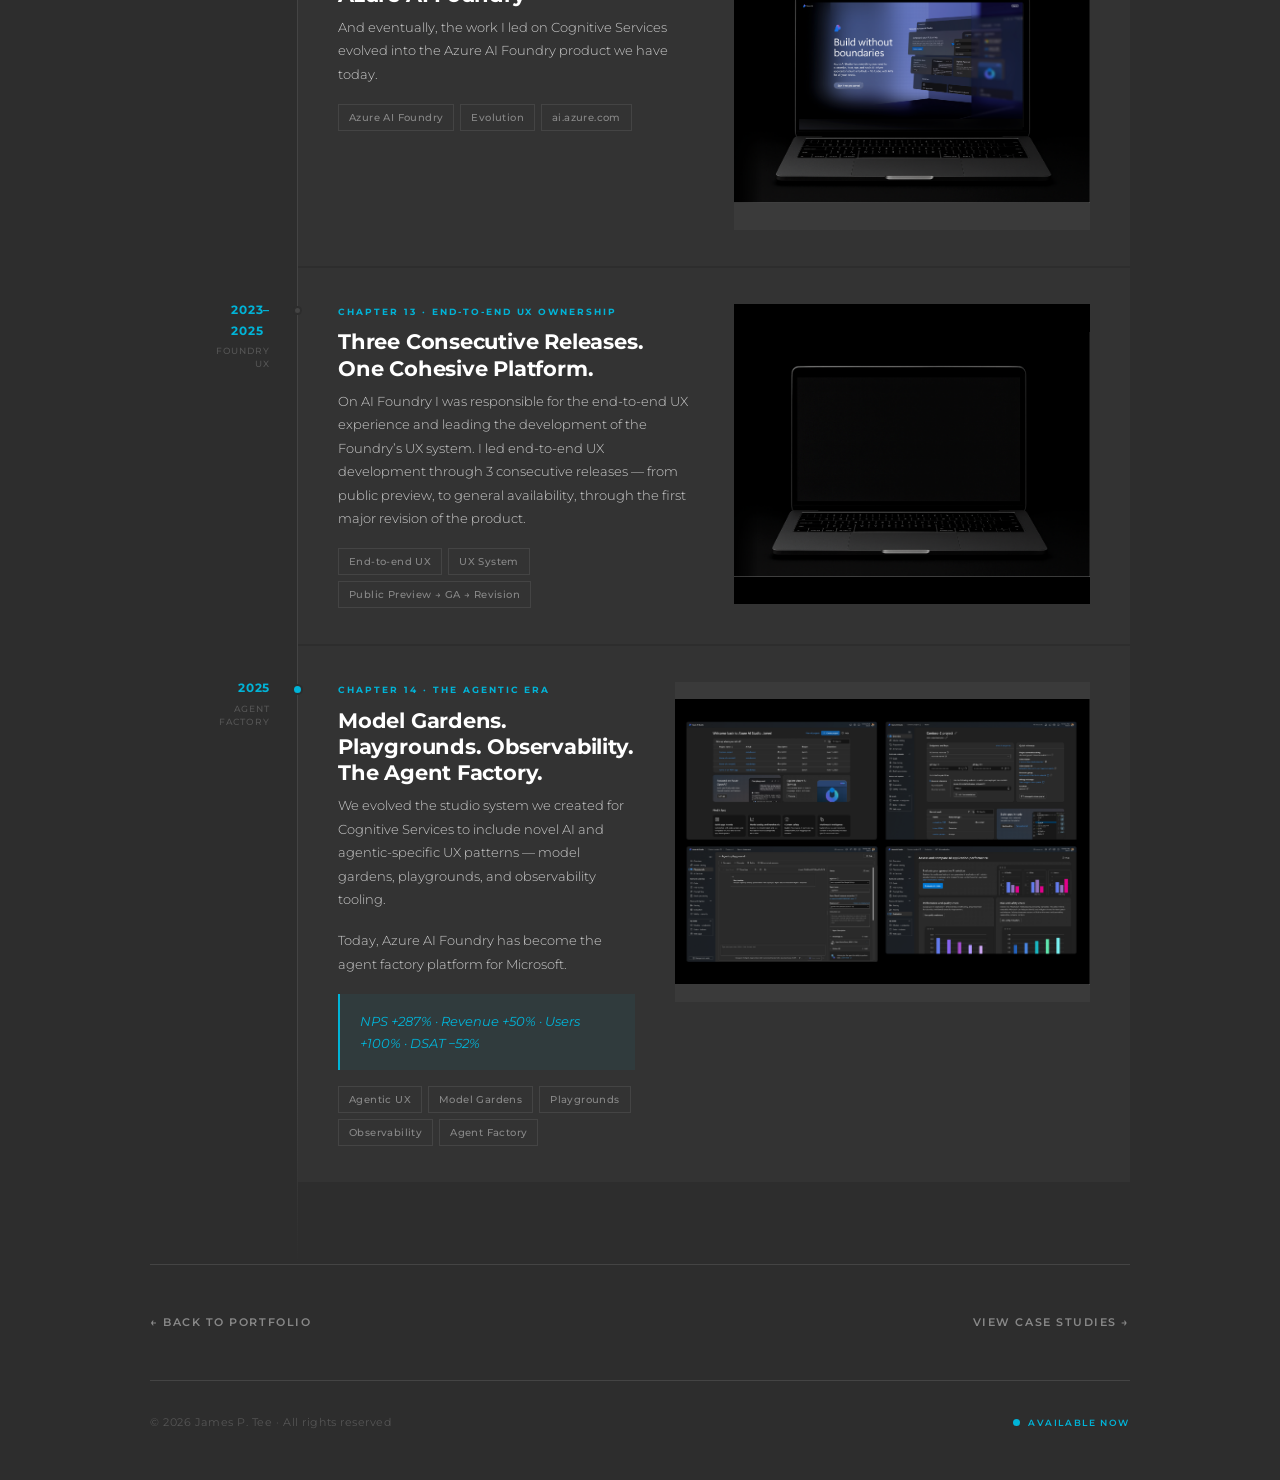
==== commit 2d8b696f: "Add files via upload" ====
--- a/journey.html
+++ b/journey.html
@@ -210,6 +210,14 @@
   :root { --spine: 80px; }
   .marker-year { font-size: 10px; }
   .marker-phase { display: none; }
+}
+
+/* ── CONSISTENT VISUAL HEIGHT ──────────────────────────── */
+.cc-visual {
+  min-height: 300px;
+}
+.chapter-card.wide-visual .cc-visual {
+  min-height: 320px;
 }
 
 /* ── LIGHTBOX + IMAGE HOVER ────────────────────────────── */
@@ -641,7 +649,7 @@
             <span class="cc-tag">IC Lead</span>
           </div>
         </div>
-        <div class="cc-visual" style="background:#000;padding:0;position:relative;overflow:hidden;">
+        <div class="cc-visual" style="background:#000;padding:0;position:relative;overflow:hidden;min-height:300px;">
           <img src="images/journey-cci-device.png" alt="Phone device frame" style="width:100%;display:block;position:relative;z-index:2;">
           <img src="images/CCI_animation.gif" alt="CCI Virtual Agent animation"
                style="position:absolute;left:35%;top:13%;width:30%;height:75%;object-fit:cover;z-index:1;">
@@ -713,7 +721,7 @@
             <span class="cc-tag">Design Manager</span>
           </div>
         </div>
-        <div class="cc-visual" style="background:#000;padding:0;position:relative;overflow:hidden;">
+        <div class="cc-visual" style="background:#000;padding:0;position:relative;overflow:hidden;min-height:300px;">
           <img src="images/journey-laptop-device.png" alt="Laptop device frame" style="width:100%;display:block;position:relative;z-index:2;">
           <img src="images/cogserv_animation.gif" alt="Azure Cognitive Services animation"
                style="position:absolute;left:16%;top:11%;width:68%;height:47%;object-fit:cover;z-index:1;">
@@ -805,7 +813,7 @@
             <span class="cc-tag">Public Preview → GA → Revision</span>
           </div>
         </div>
-        <div class="cc-visual" style="background:#000;padding:0;position:relative;overflow:hidden;">
+        <div class="cc-visual" style="background:#000;padding:0;position:relative;overflow:hidden;min-height:300px;">
           <img src="images/journey-laptop-device.png" alt="Laptop device frame" style="width:100%;display:block;position:relative;z-index:2;">
           <img src="images/foundry_animation.gif" alt="Azure AI Foundry animation"
                style="position:absolute;left:16%;top:11%;width:68%;height:47%;object-fit:cover;z-index:1;">
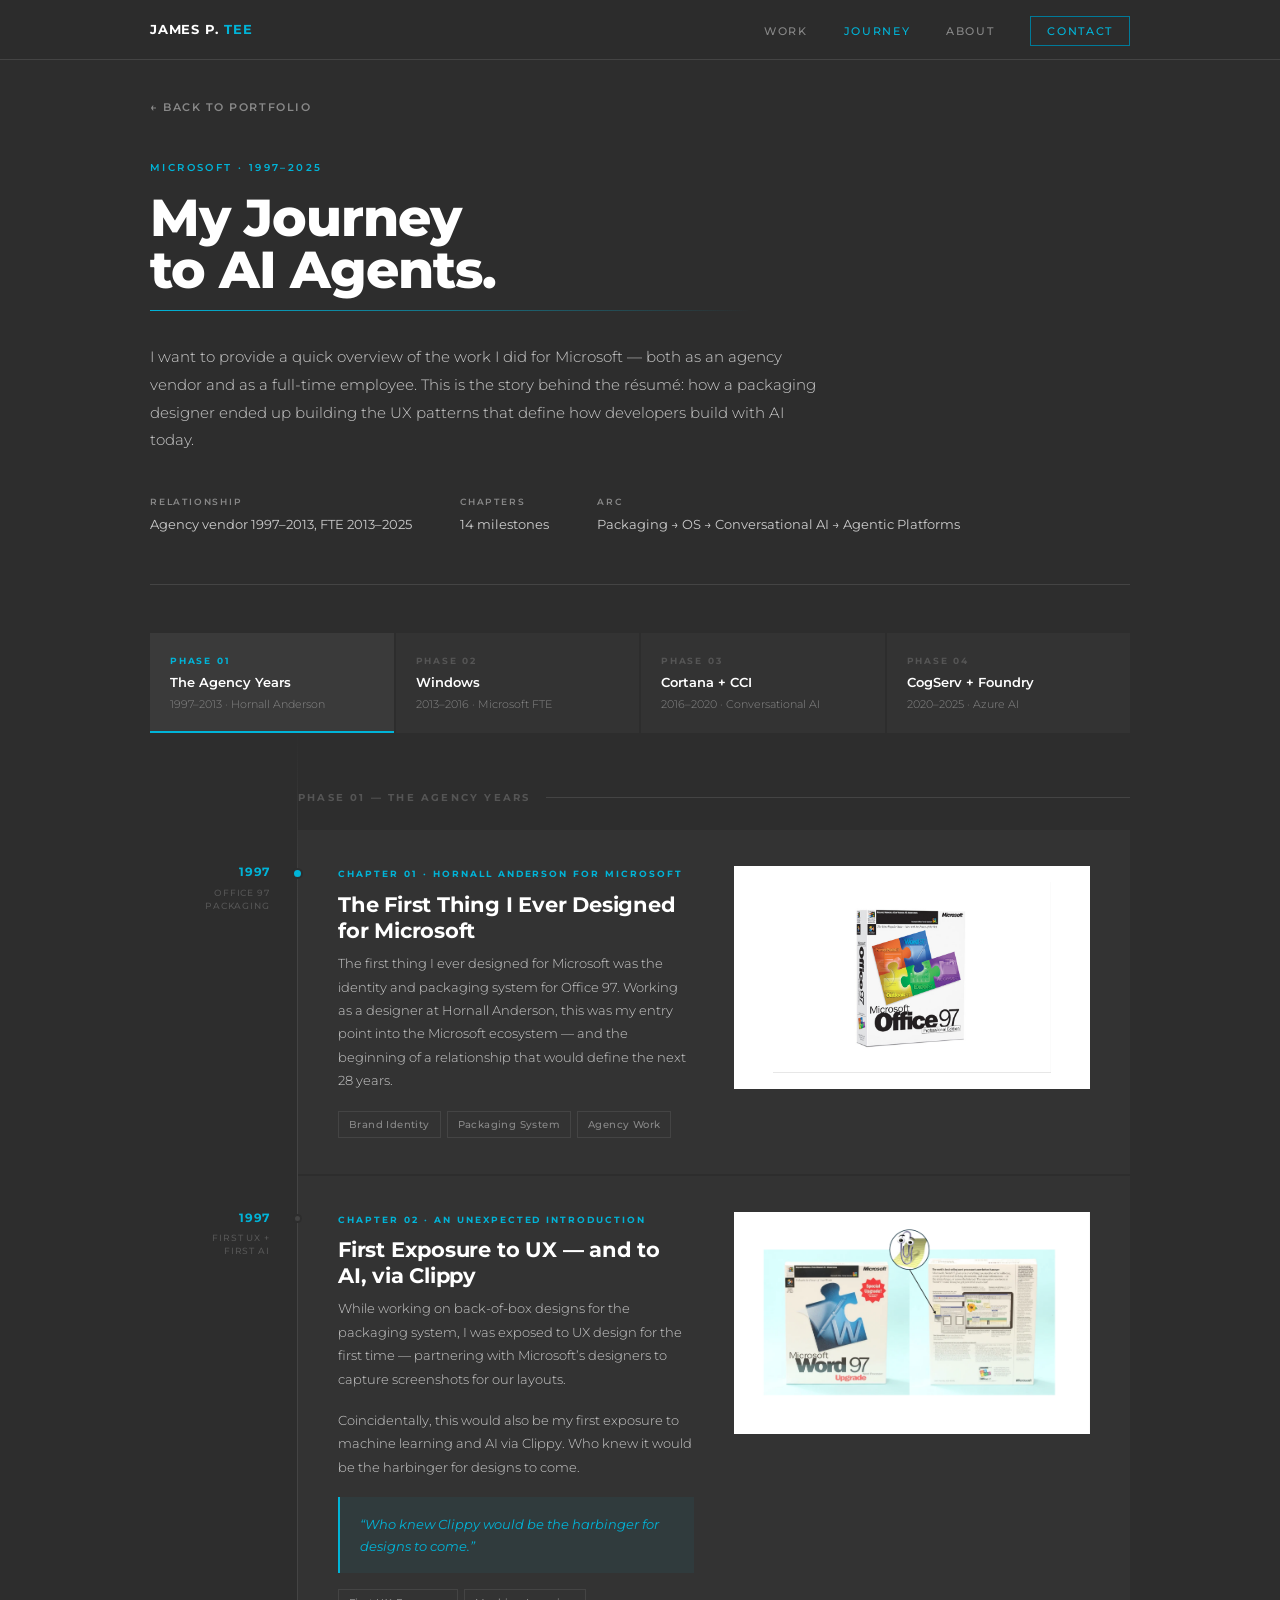
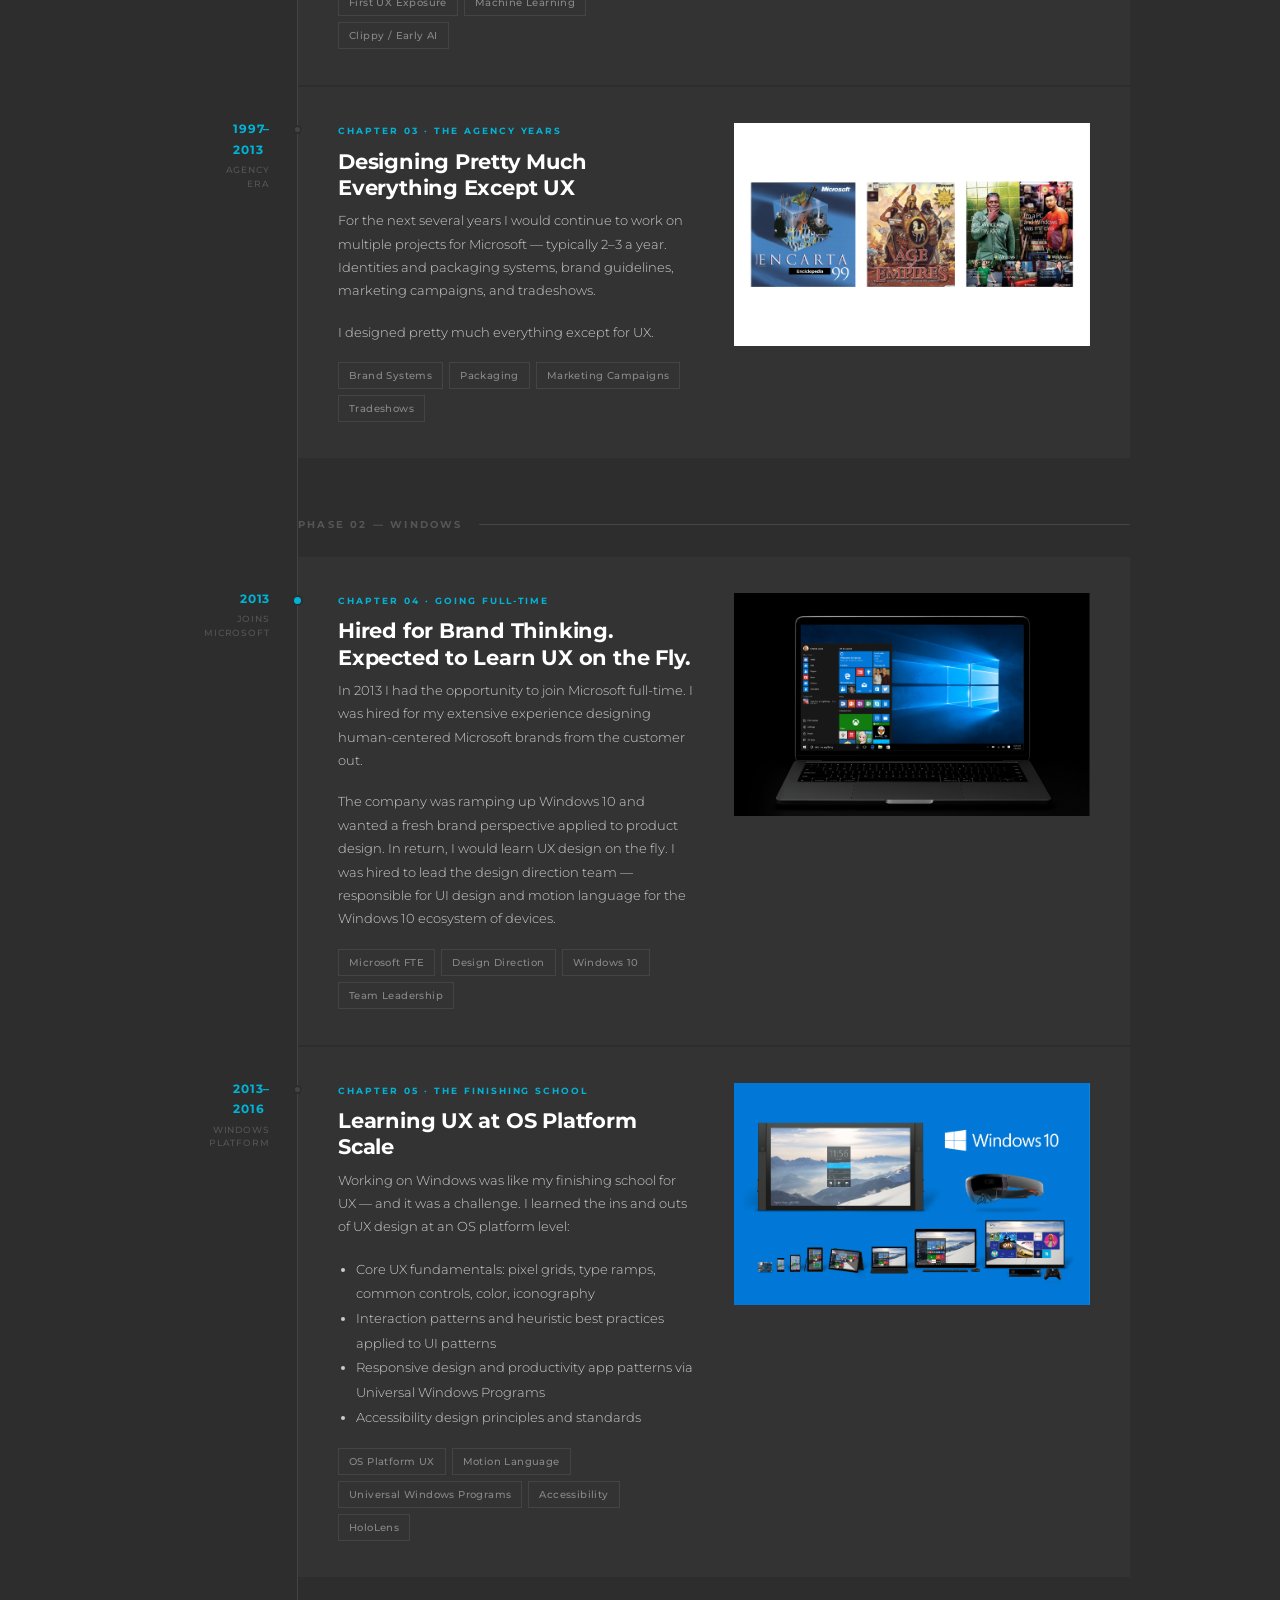
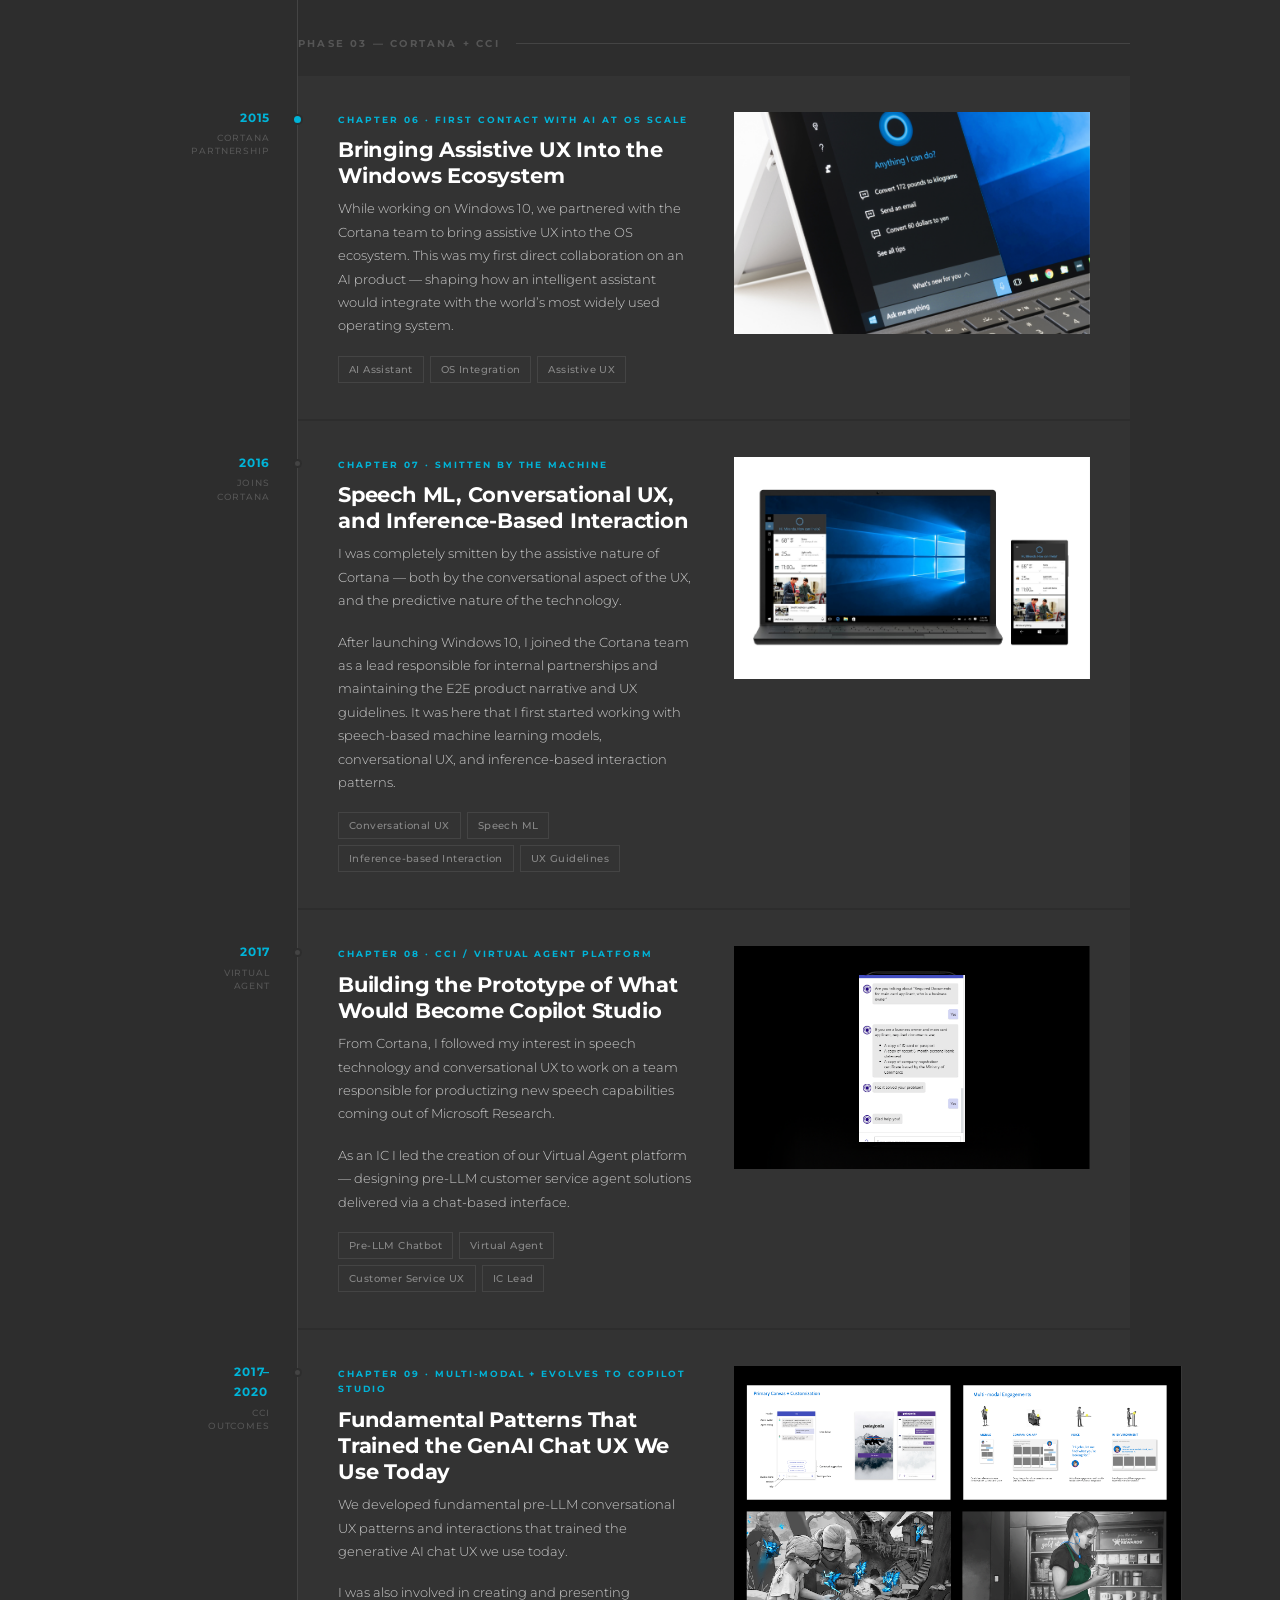
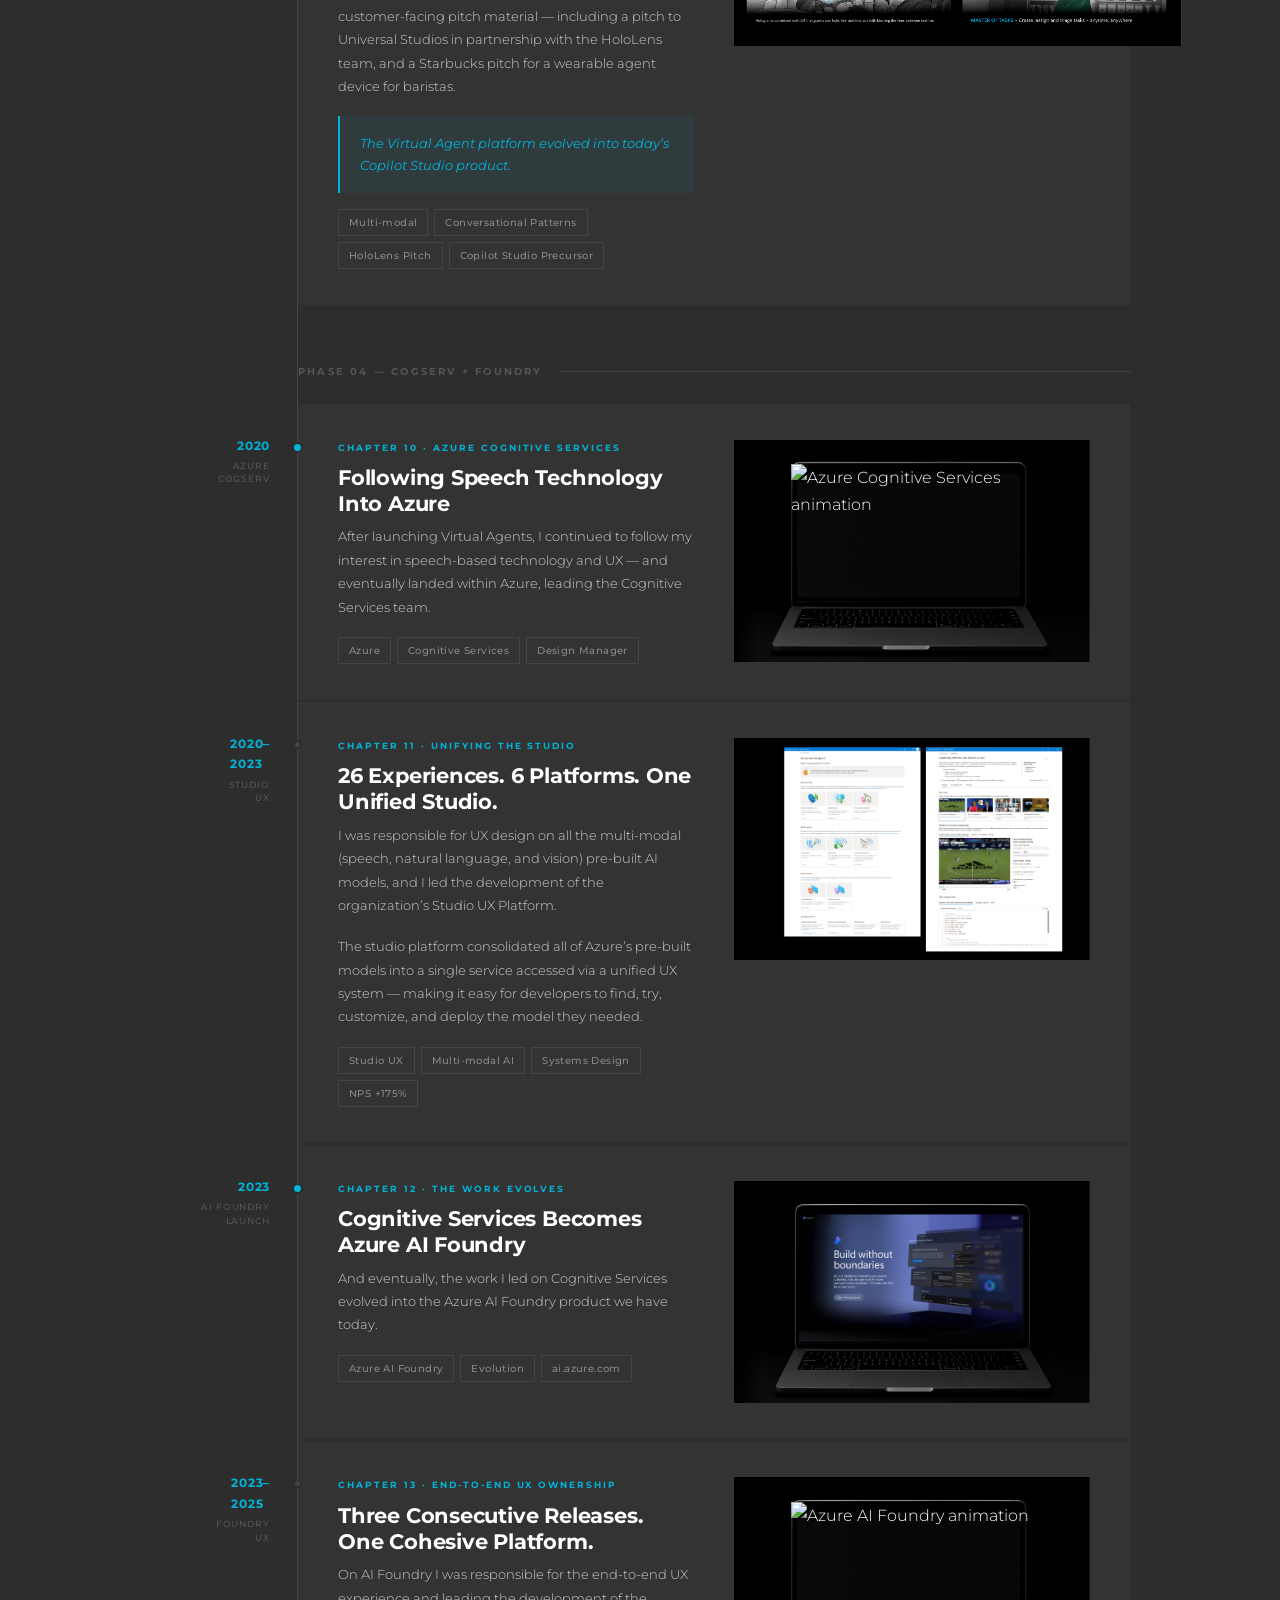
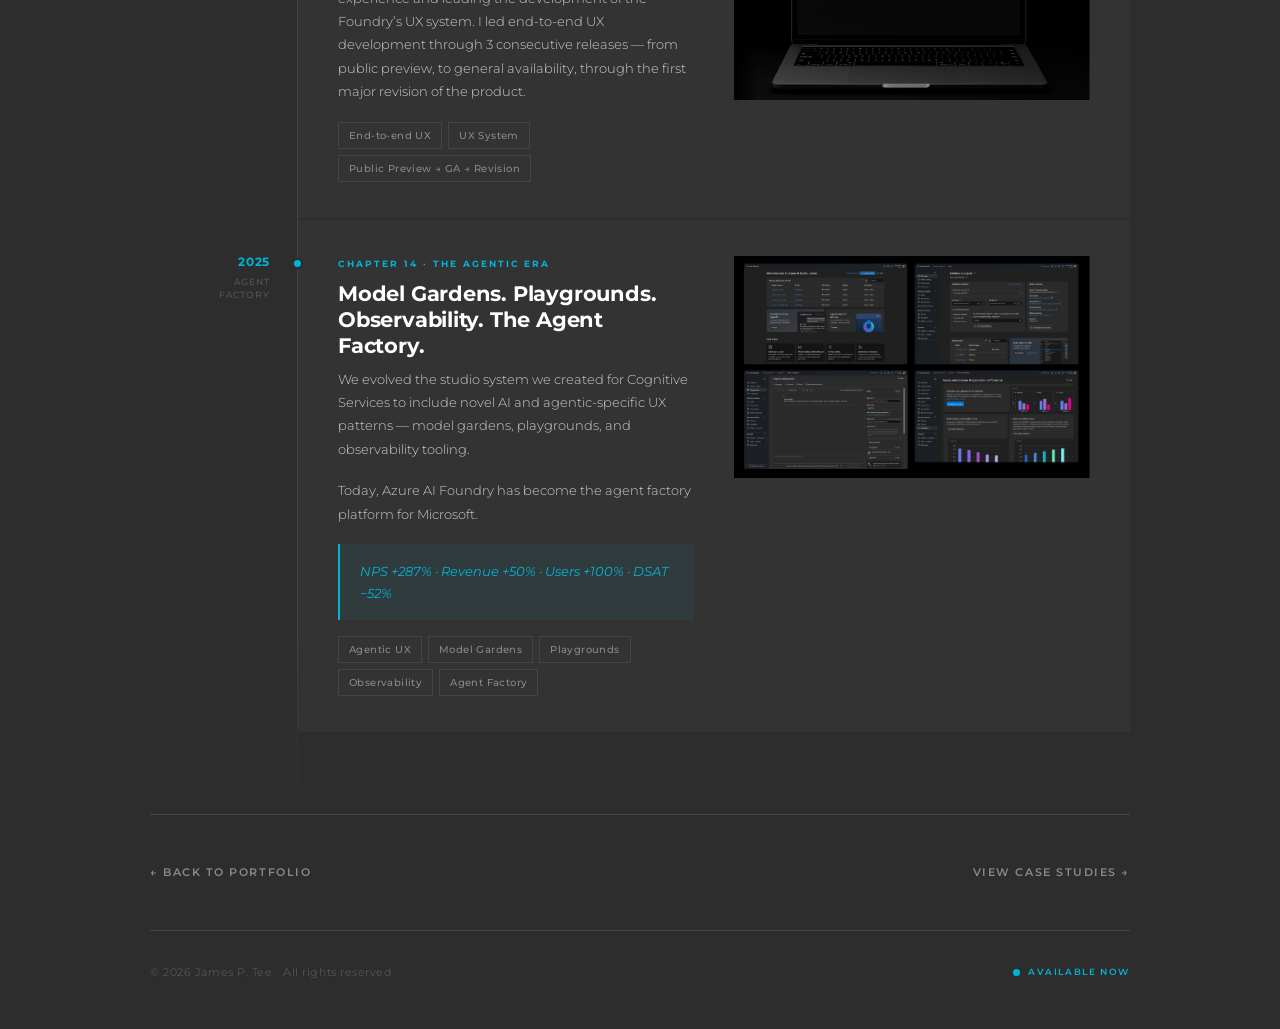
==== commit df14e81b: "Add files via upload" ====
--- a/journey.html
+++ b/journey.html
@@ -120,7 +120,7 @@
 }
 .chapter-card:hover { background: var(--surface2); }
 .chapter-card.single { grid-template-columns: 1fr; }
-.chapter-card.wide-visual { grid-template-columns: 1fr 1.4fr; }
+.chapter-card.wide-visual { grid-template-columns: 1fr 1fr; }
 
 .cc-kicker {
   font-size: 9px; font-weight: 700; letter-spacing: .22em;
@@ -214,10 +214,8 @@
 
 /* ── CONSISTENT VISUAL HEIGHT ──────────────────────────── */
 .cc-visual {
-  min-height: 300px;
-}
-.chapter-card.wide-visual .cc-visual {
-  min-height: 320px;
+  aspect-ratio: 16/10;
+  min-height: unset;
 }
 
 /* ── LIGHTBOX + IMAGE HOVER ────────────────────────────── */
@@ -229,6 +227,8 @@
   transition: transform 0.3s ease;
   display: block;
   width: 100%;
+  height: 100%;
+  object-fit: cover;
 }
 .cc-visual:hover img {
   transform: scale(1.08);
@@ -649,10 +649,10 @@
             <span class="cc-tag">IC Lead</span>
           </div>
         </div>
-        <div class="cc-visual" style="background:#000;padding:0;position:relative;overflow:hidden;min-height:300px;">
-          <img src="images/journey-cci-device.png" alt="Phone device frame" style="width:100%;display:block;position:relative;z-index:2;">
+        <div class="cc-visual" style="background:#000;padding:0;position:relative;overflow:hidden;">
+          <img src="images/journey-cci-device.png" alt="Phone device frame" style="width:100%;display:block;position:relative;z-index:3;mix-blend-mode:lighten;">
           <img src="images/CCI_animation.gif" alt="CCI Virtual Agent animation"
-               style="position:absolute;left:35%;top:13%;width:30%;height:75%;object-fit:cover;z-index:1;">
+               style="position:absolute;left:35%;top:13%;width:30%;height:75%;object-fit:cover;z-index:2;">
         </div>
       </div>
     </div>
@@ -721,10 +721,10 @@
             <span class="cc-tag">Design Manager</span>
           </div>
         </div>
-        <div class="cc-visual" style="background:#000;padding:0;position:relative;overflow:hidden;min-height:300px;">
-          <img src="images/journey-laptop-device.png" alt="Laptop device frame" style="width:100%;display:block;position:relative;z-index:2;">
+        <div class="cc-visual" style="background:#000;padding:0;position:relative;overflow:hidden;">
+          <img src="images/journey-laptop-device.png" alt="Laptop device frame" style="width:100%;display:block;position:relative;z-index:3;mix-blend-mode:lighten;">
           <img src="images/cogserv_animation.gif" alt="Azure Cognitive Services animation"
-               style="position:absolute;left:16%;top:11%;width:68%;height:47%;object-fit:cover;z-index:1;">
+               style="position:absolute;left:16%;top:11%;width:68%;height:47%;object-fit:cover;z-index:2;">
         </div>
       </div>
     </div>
@@ -813,10 +813,10 @@
             <span class="cc-tag">Public Preview → GA → Revision</span>
           </div>
         </div>
-        <div class="cc-visual" style="background:#000;padding:0;position:relative;overflow:hidden;min-height:300px;">
-          <img src="images/journey-laptop-device.png" alt="Laptop device frame" style="width:100%;display:block;position:relative;z-index:2;">
+        <div class="cc-visual" style="background:#000;padding:0;position:relative;overflow:hidden;">
+          <img src="images/journey-laptop-device.png" alt="Laptop device frame" style="width:100%;display:block;position:relative;z-index:3;mix-blend-mode:lighten;">
           <img src="images/foundry_animation.gif" alt="Azure AI Foundry animation"
-               style="position:absolute;left:16%;top:11%;width:68%;height:47%;object-fit:cover;z-index:1;">
+               style="position:absolute;left:16%;top:11%;width:68%;height:47%;object-fit:cover;z-index:2;">
         </div>
       </div>
     </div>
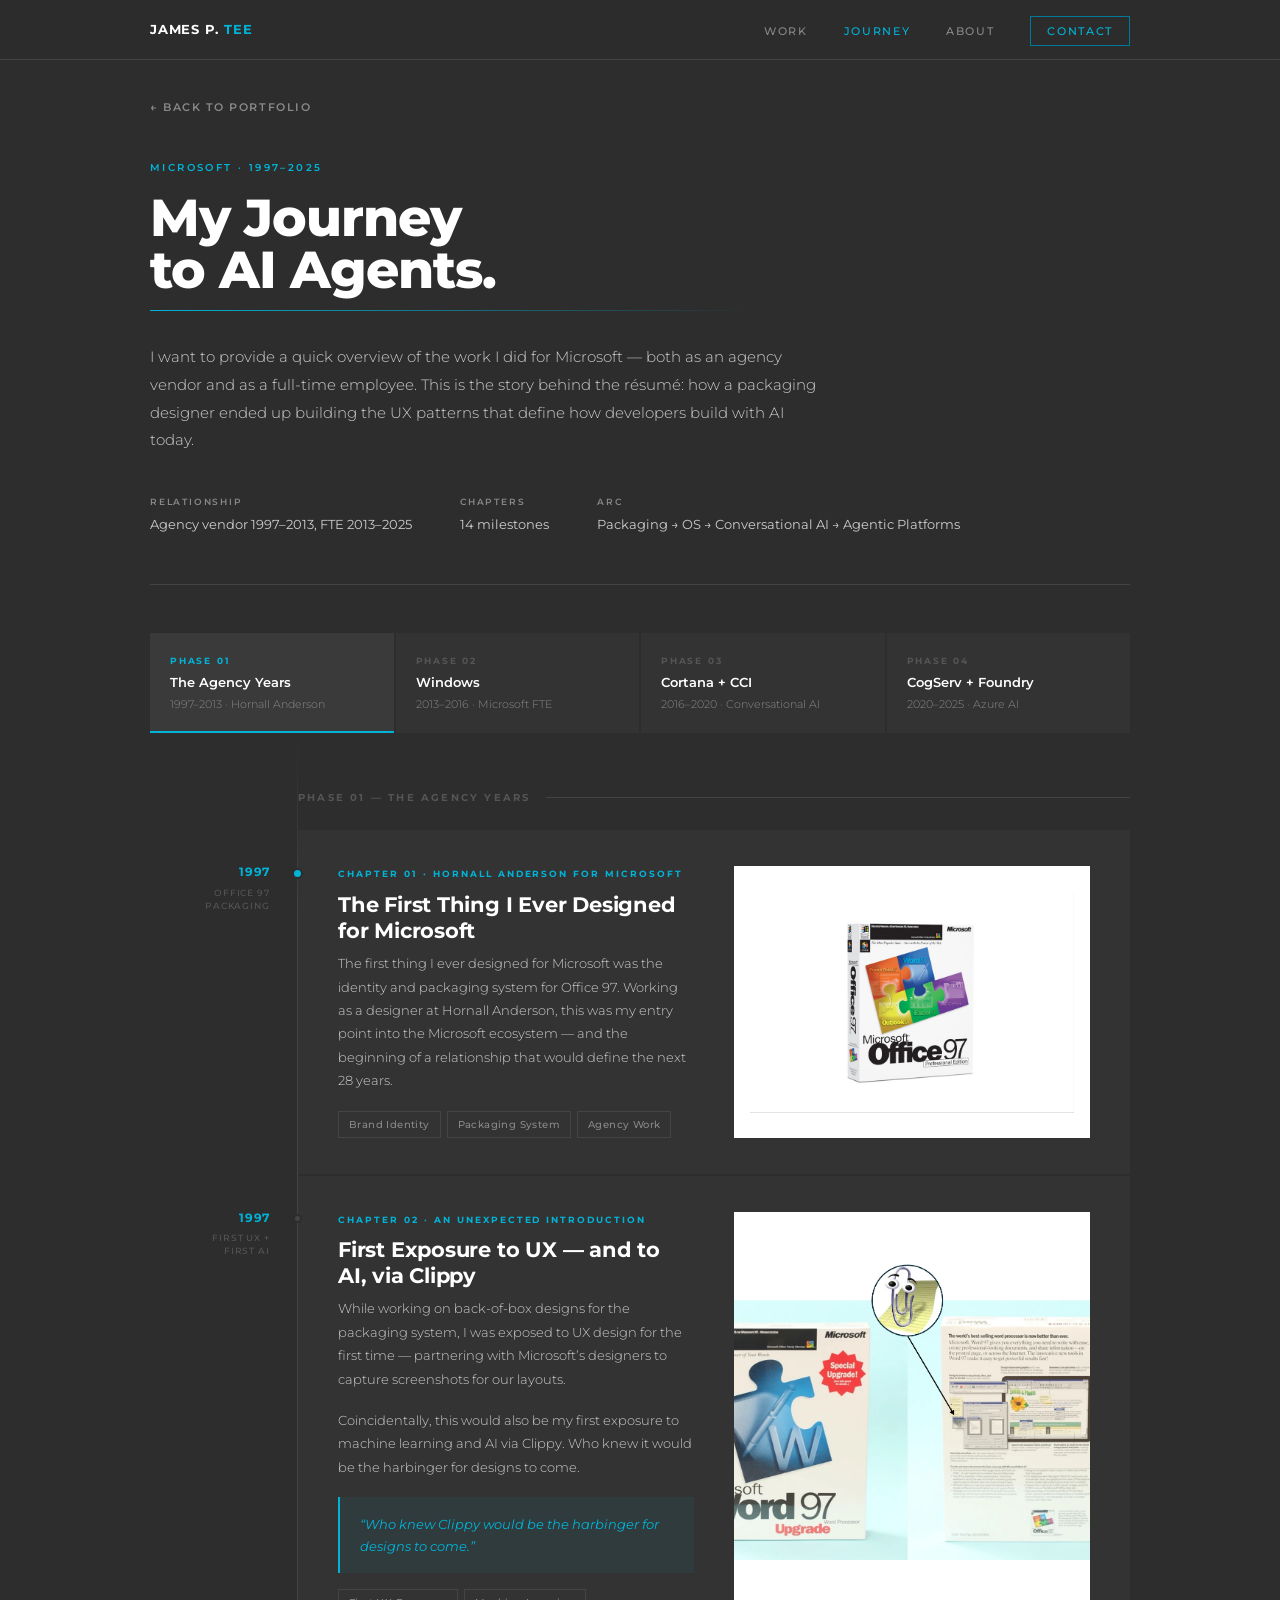
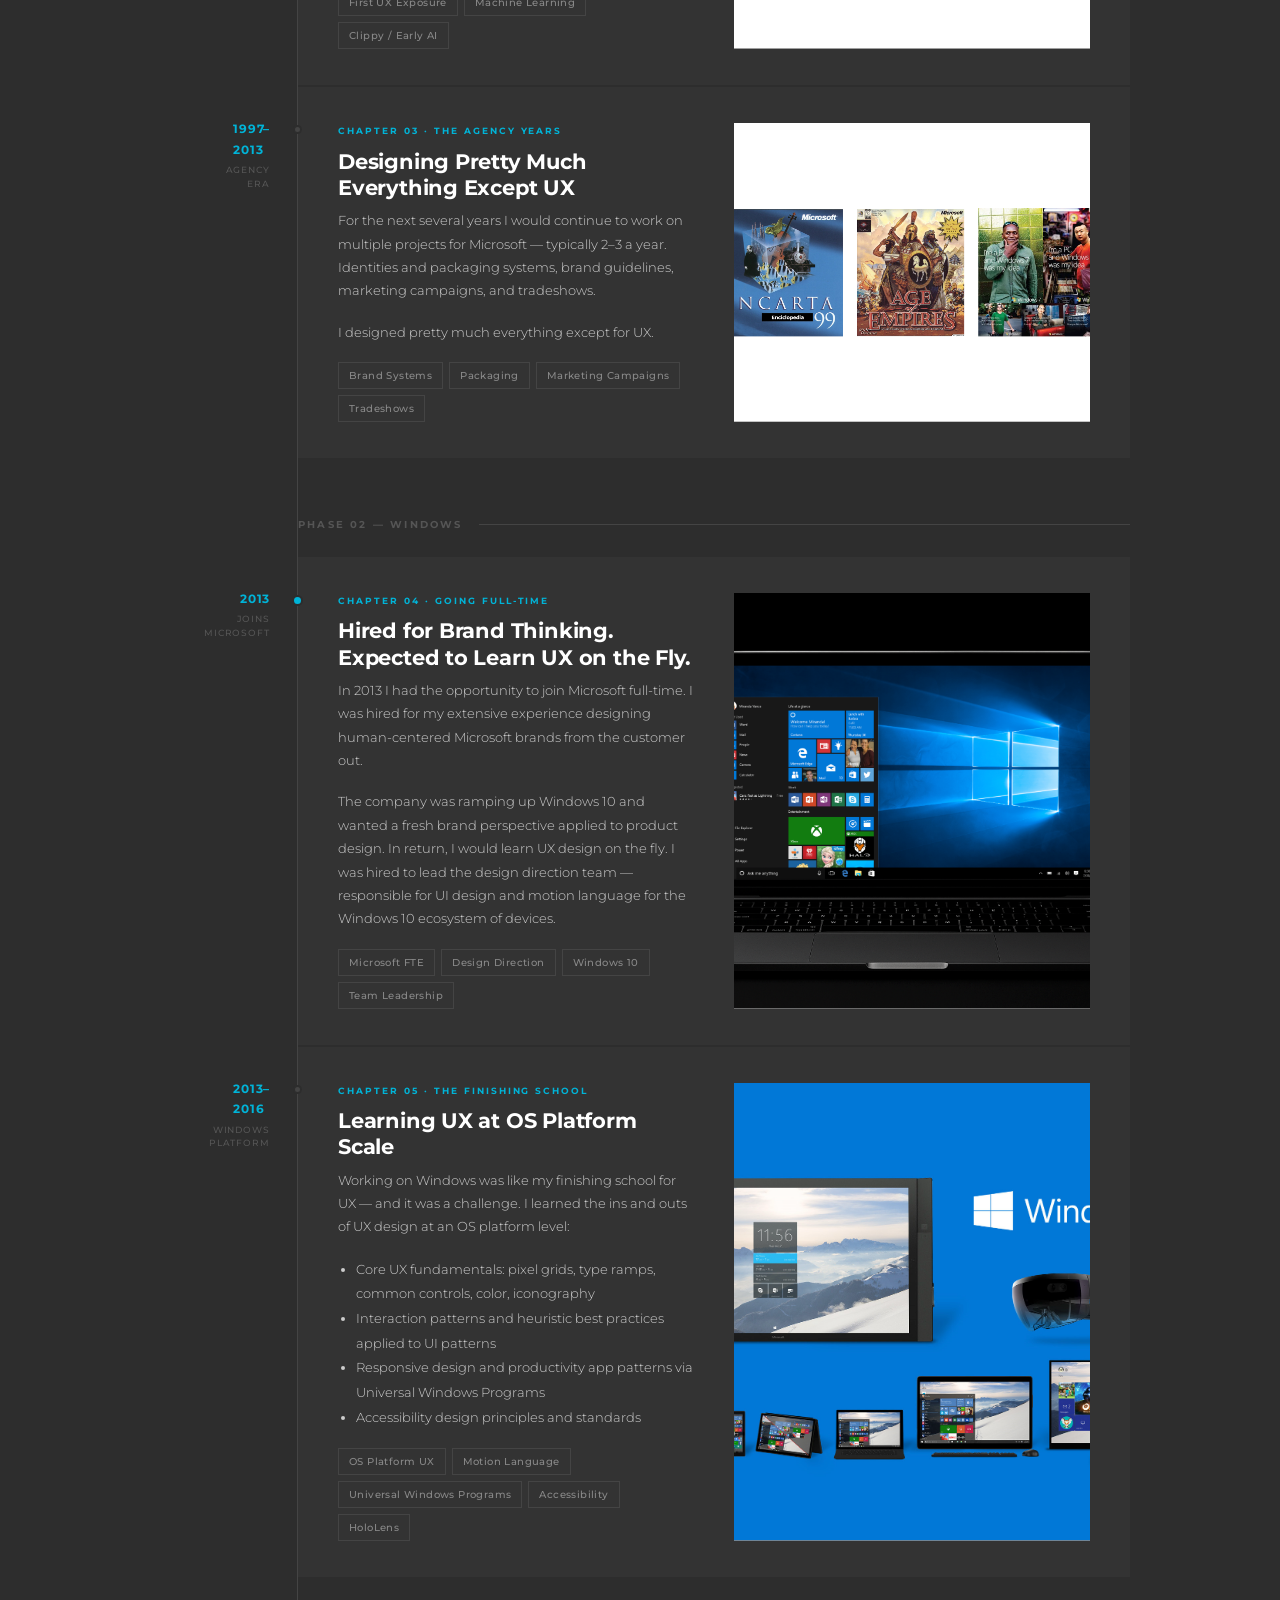
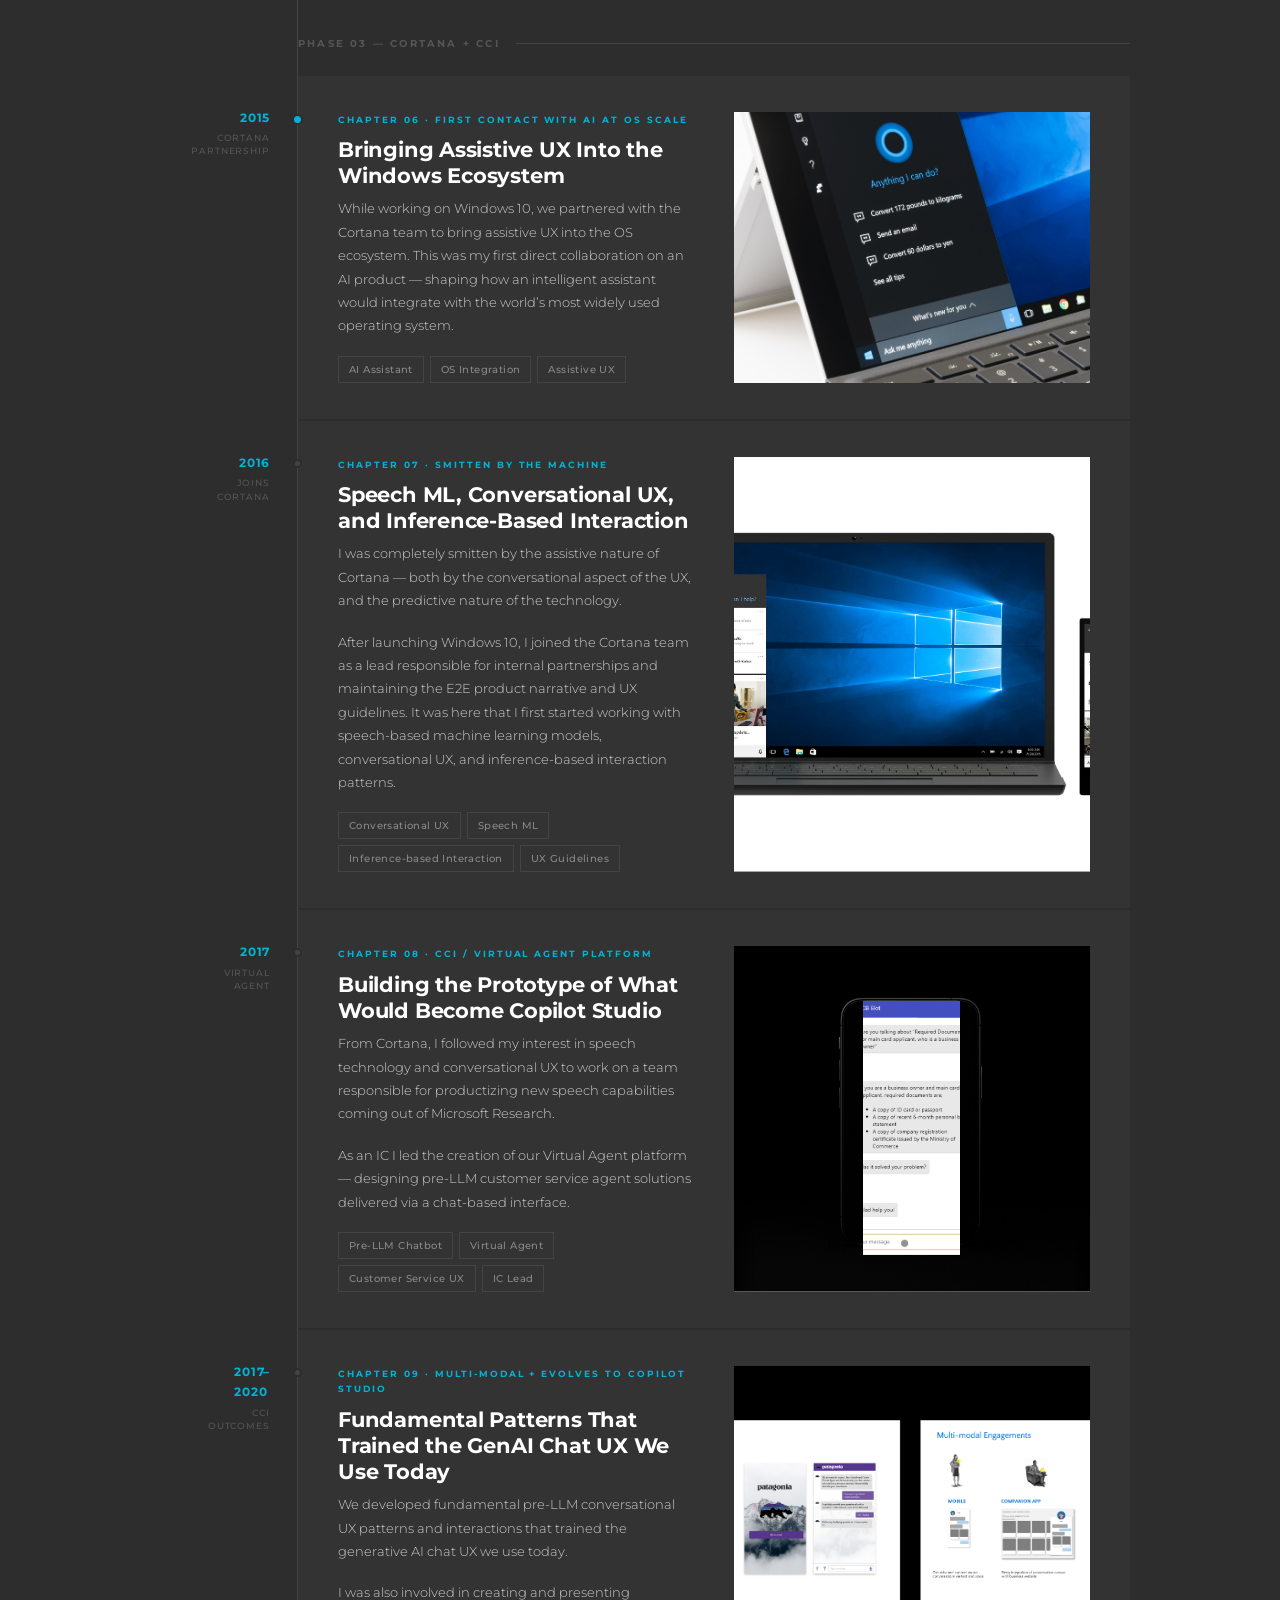
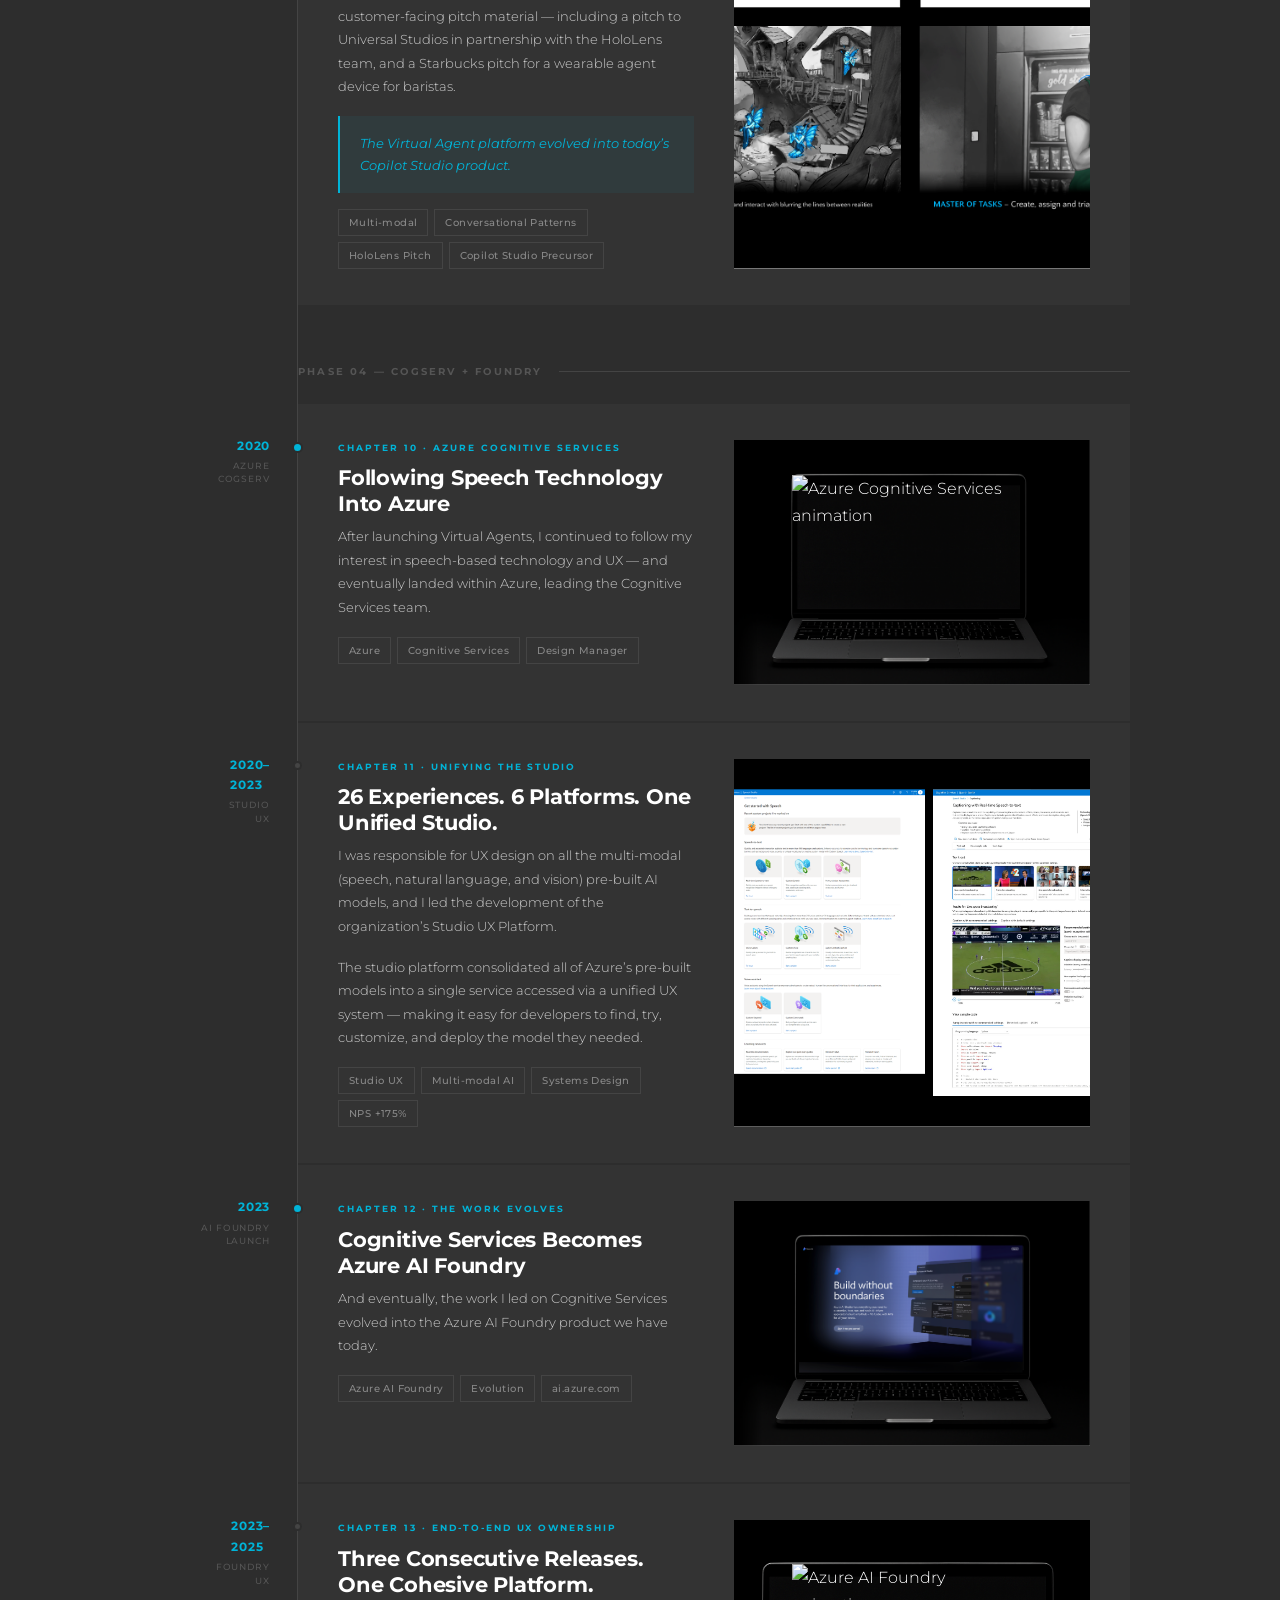
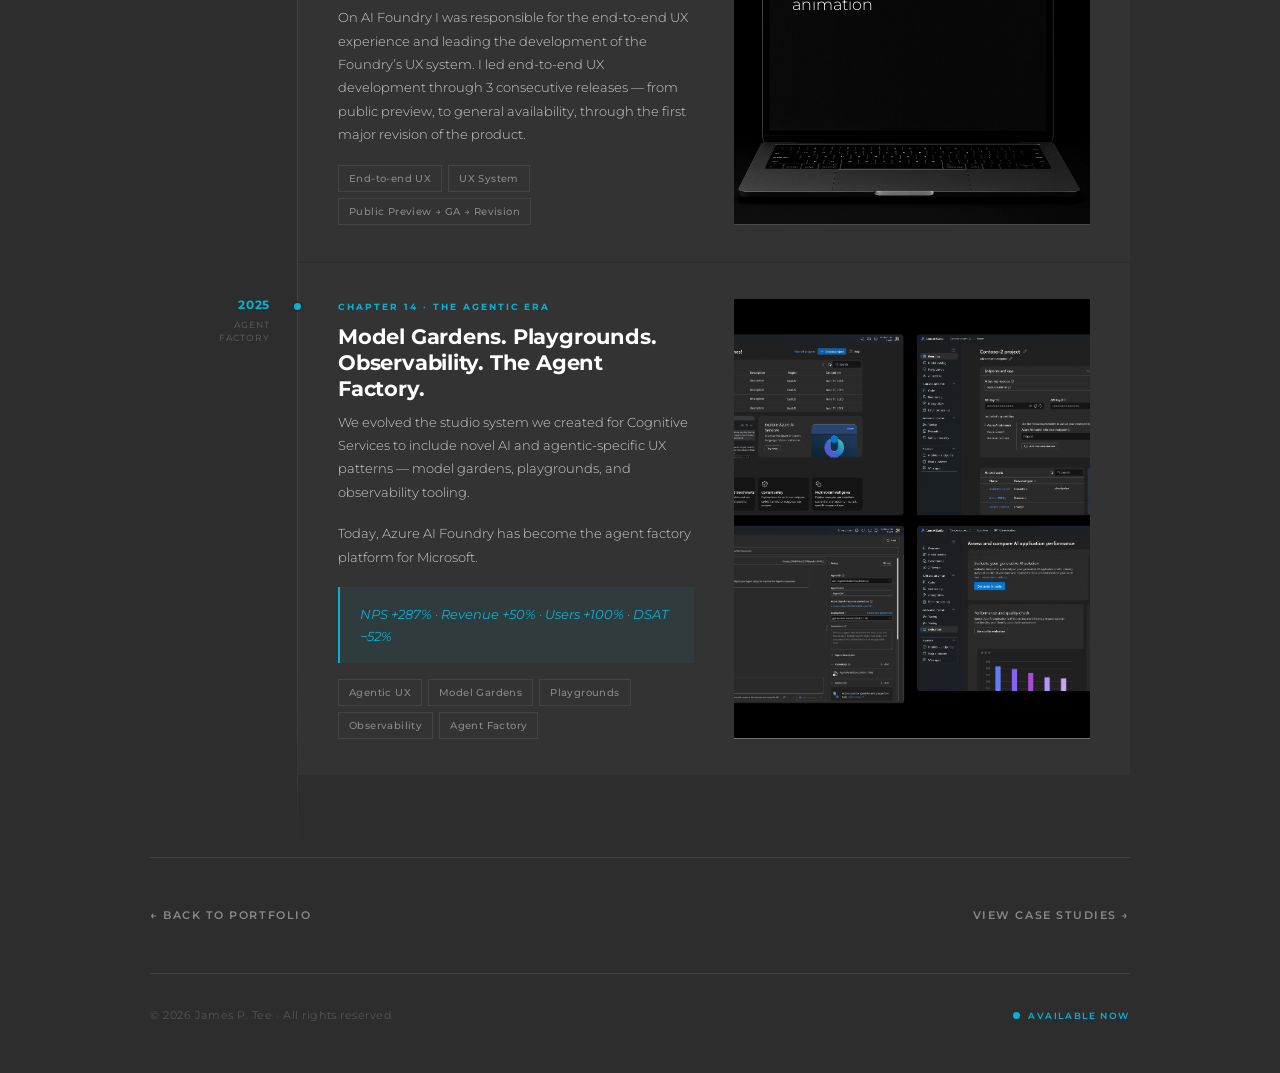
==== commit 71430986: "Add files via upload" ====
--- a/journey.html
+++ b/journey.html
@@ -216,6 +216,15 @@
 .cc-visual {
   aspect-ratio: 16/10;
   min-height: unset;
+}
+/* When text column is taller than image, stretch visual to match */
+.chapter-card {
+  align-items: stretch;
+}
+.chapter-card .cc-visual {
+  aspect-ratio: unset;
+  min-height: 240px;
+  height: 100%;
 }
 
 /* ── LIGHTBOX + IMAGE HOVER ────────────────────────────── */
@@ -652,7 +661,7 @@
         <div class="cc-visual" style="background:#000;padding:0;position:relative;overflow:hidden;">
           <img src="images/journey-cci-device.png" alt="Phone device frame" style="width:100%;display:block;position:relative;z-index:3;mix-blend-mode:lighten;">
           <img src="images/CCI_animation.gif" alt="CCI Virtual Agent animation"
-               style="position:absolute;left:35%;top:13%;width:30%;height:75%;object-fit:cover;z-index:2;">
+               style="position:absolute;left:36.1%;top:15.8%;width:27.4%;height:73.5%;object-fit:cover;z-index:2;">
         </div>
       </div>
     </div>
@@ -724,7 +733,7 @@
         <div class="cc-visual" style="background:#000;padding:0;position:relative;overflow:hidden;">
           <img src="images/journey-laptop-device.png" alt="Laptop device frame" style="width:100%;display:block;position:relative;z-index:3;mix-blend-mode:lighten;">
           <img src="images/cogserv_animation.gif" alt="Azure Cognitive Services animation"
-               style="position:absolute;left:16%;top:11%;width:68%;height:47%;object-fit:cover;z-index:2;">
+               style="position:absolute;left:16.3%;top:14.3%;width:65.5%;height:59.1%;object-fit:cover;z-index:2;">
         </div>
       </div>
     </div>
@@ -816,7 +825,7 @@
         <div class="cc-visual" style="background:#000;padding:0;position:relative;overflow:hidden;">
           <img src="images/journey-laptop-device.png" alt="Laptop device frame" style="width:100%;display:block;position:relative;z-index:3;mix-blend-mode:lighten;">
           <img src="images/foundry_animation.gif" alt="Azure AI Foundry animation"
-               style="position:absolute;left:16%;top:11%;width:68%;height:47%;object-fit:cover;z-index:2;">
+               style="position:absolute;left:16.3%;top:14.3%;width:65.5%;height:59.1%;object-fit:cover;z-index:2;">
         </div>
       </div>
     </div>
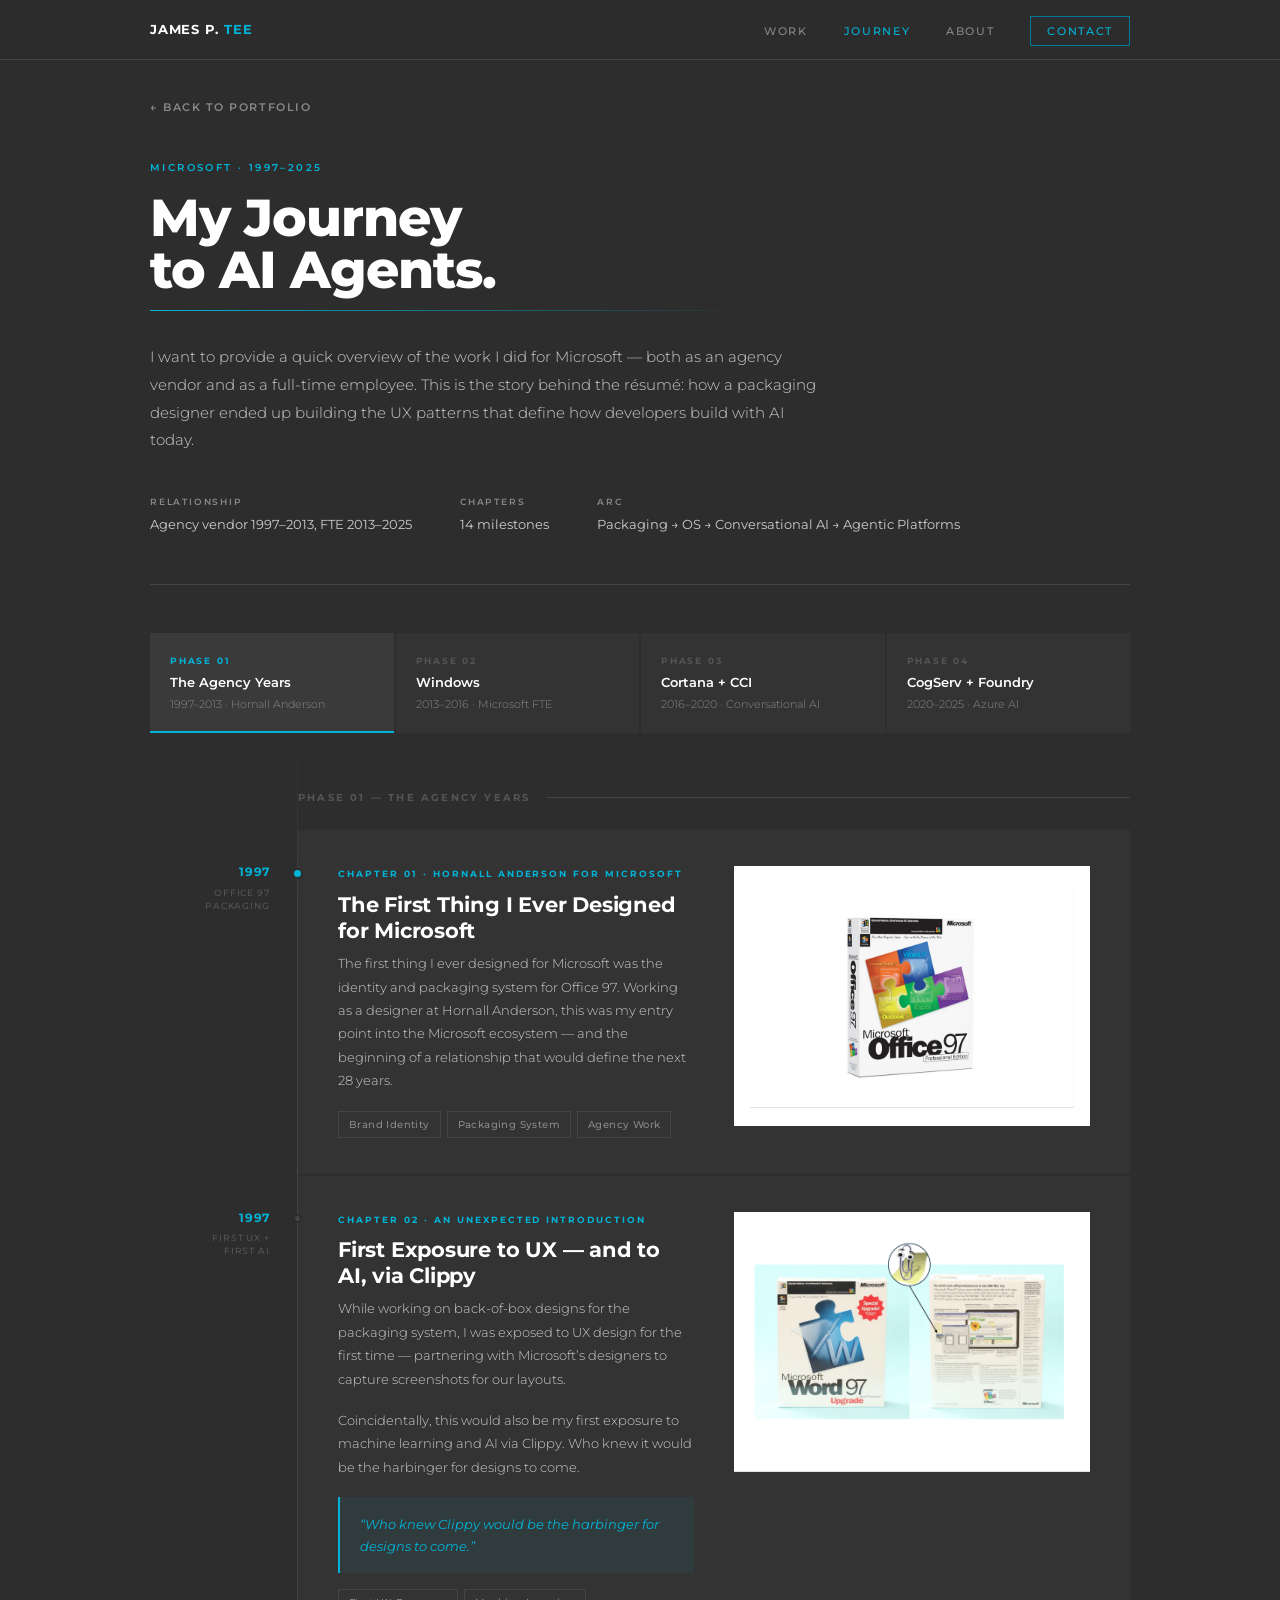
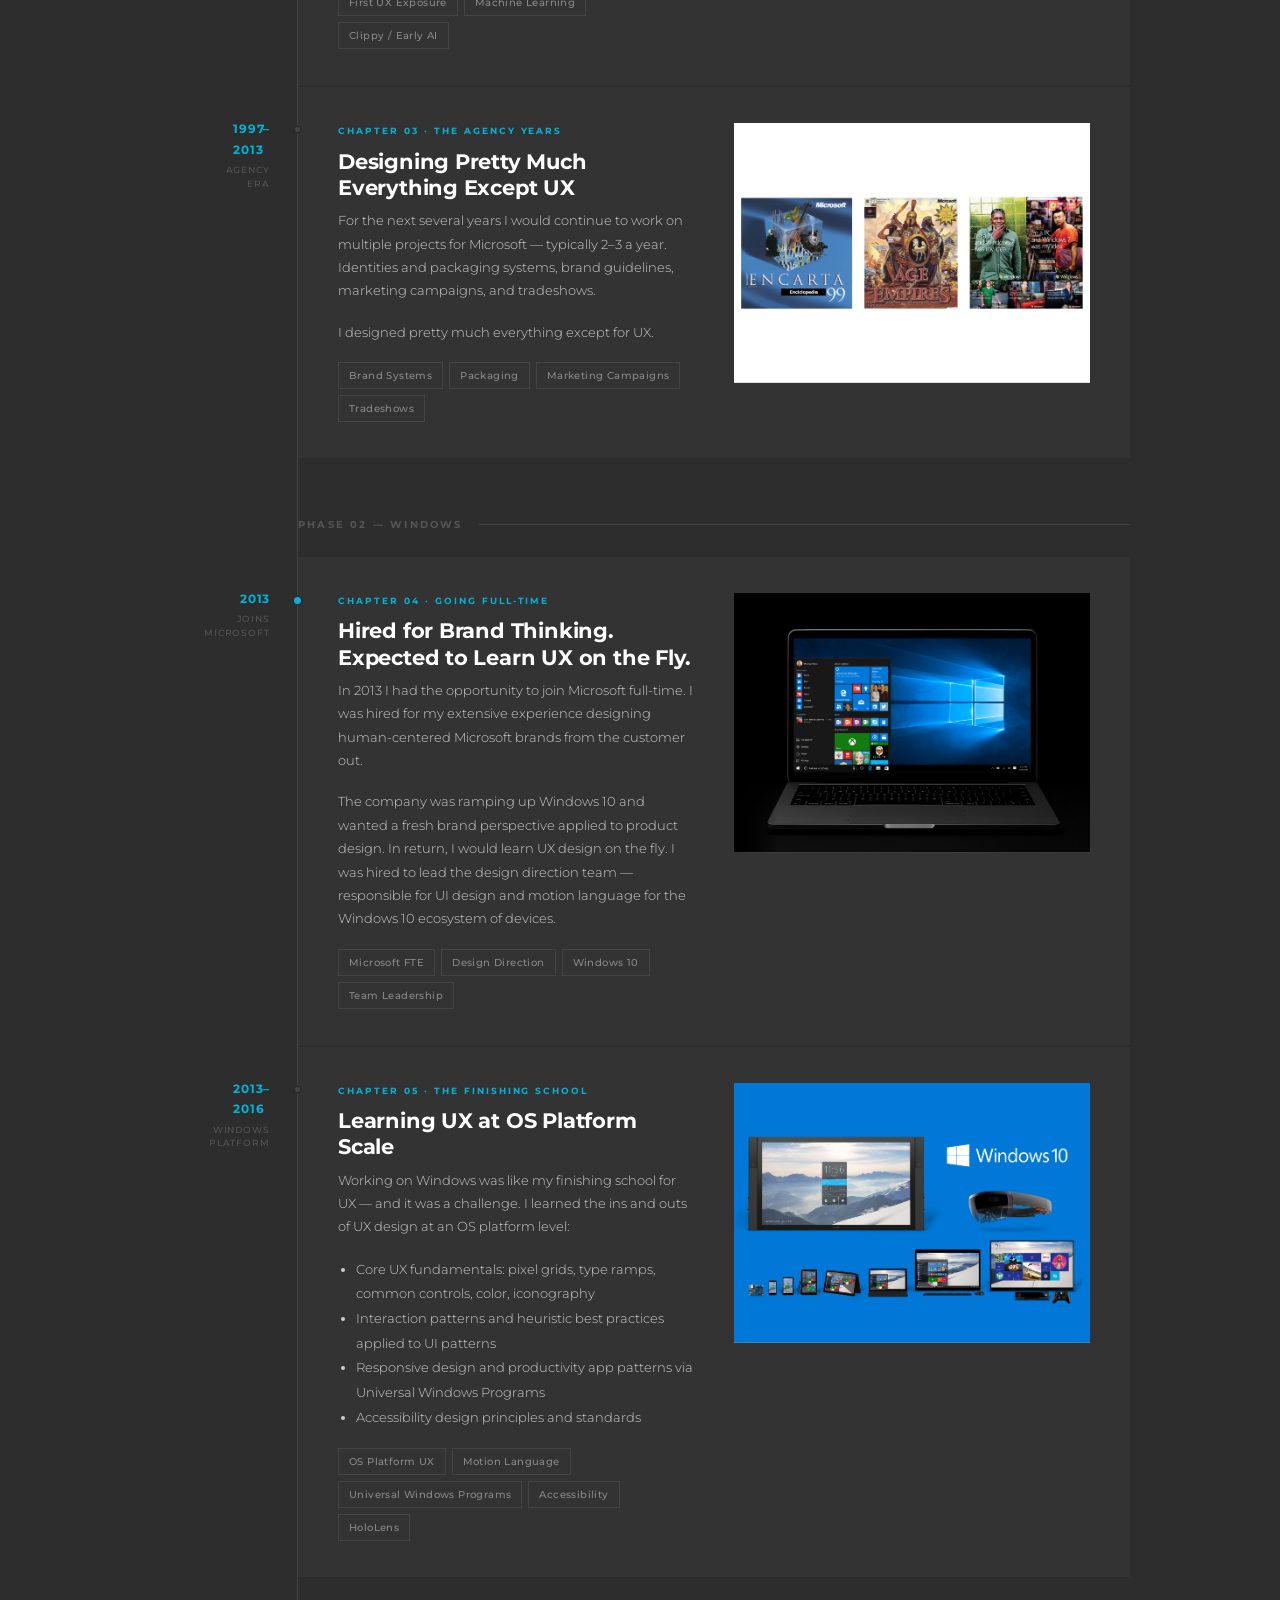
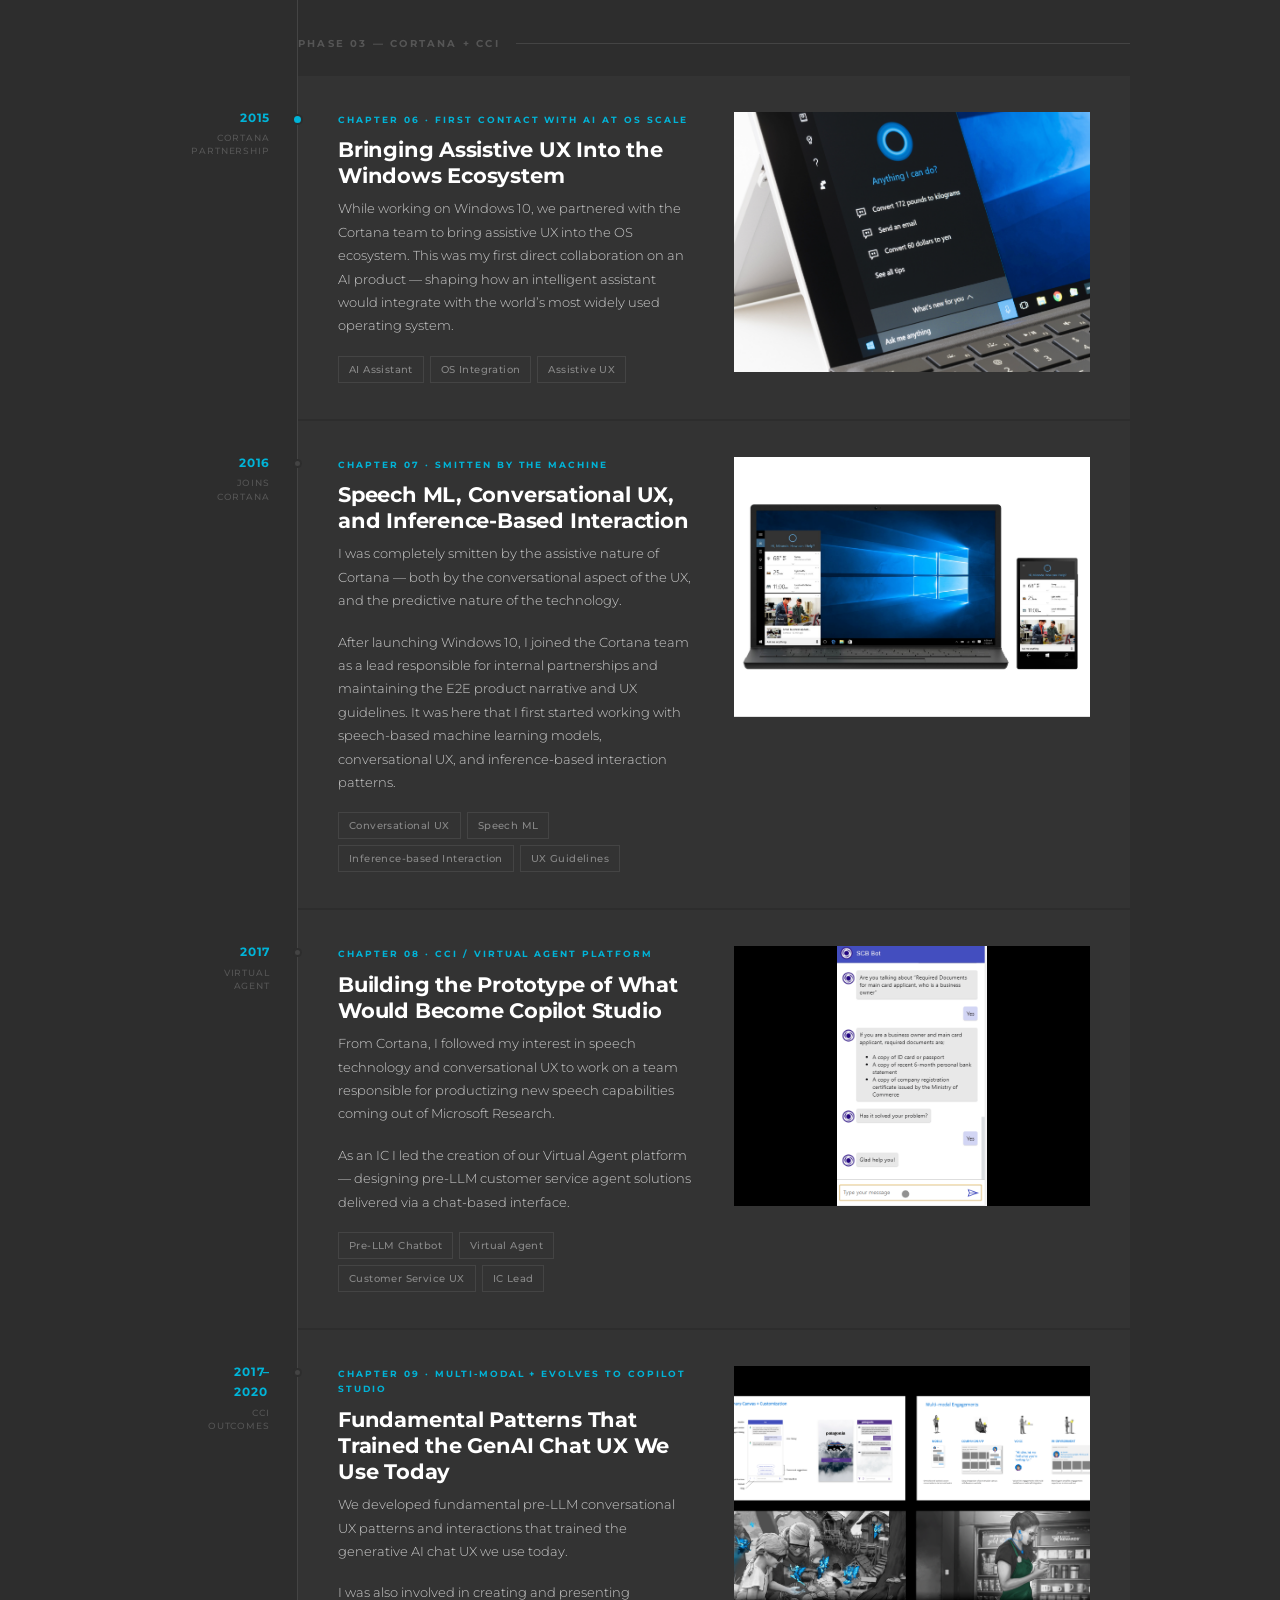
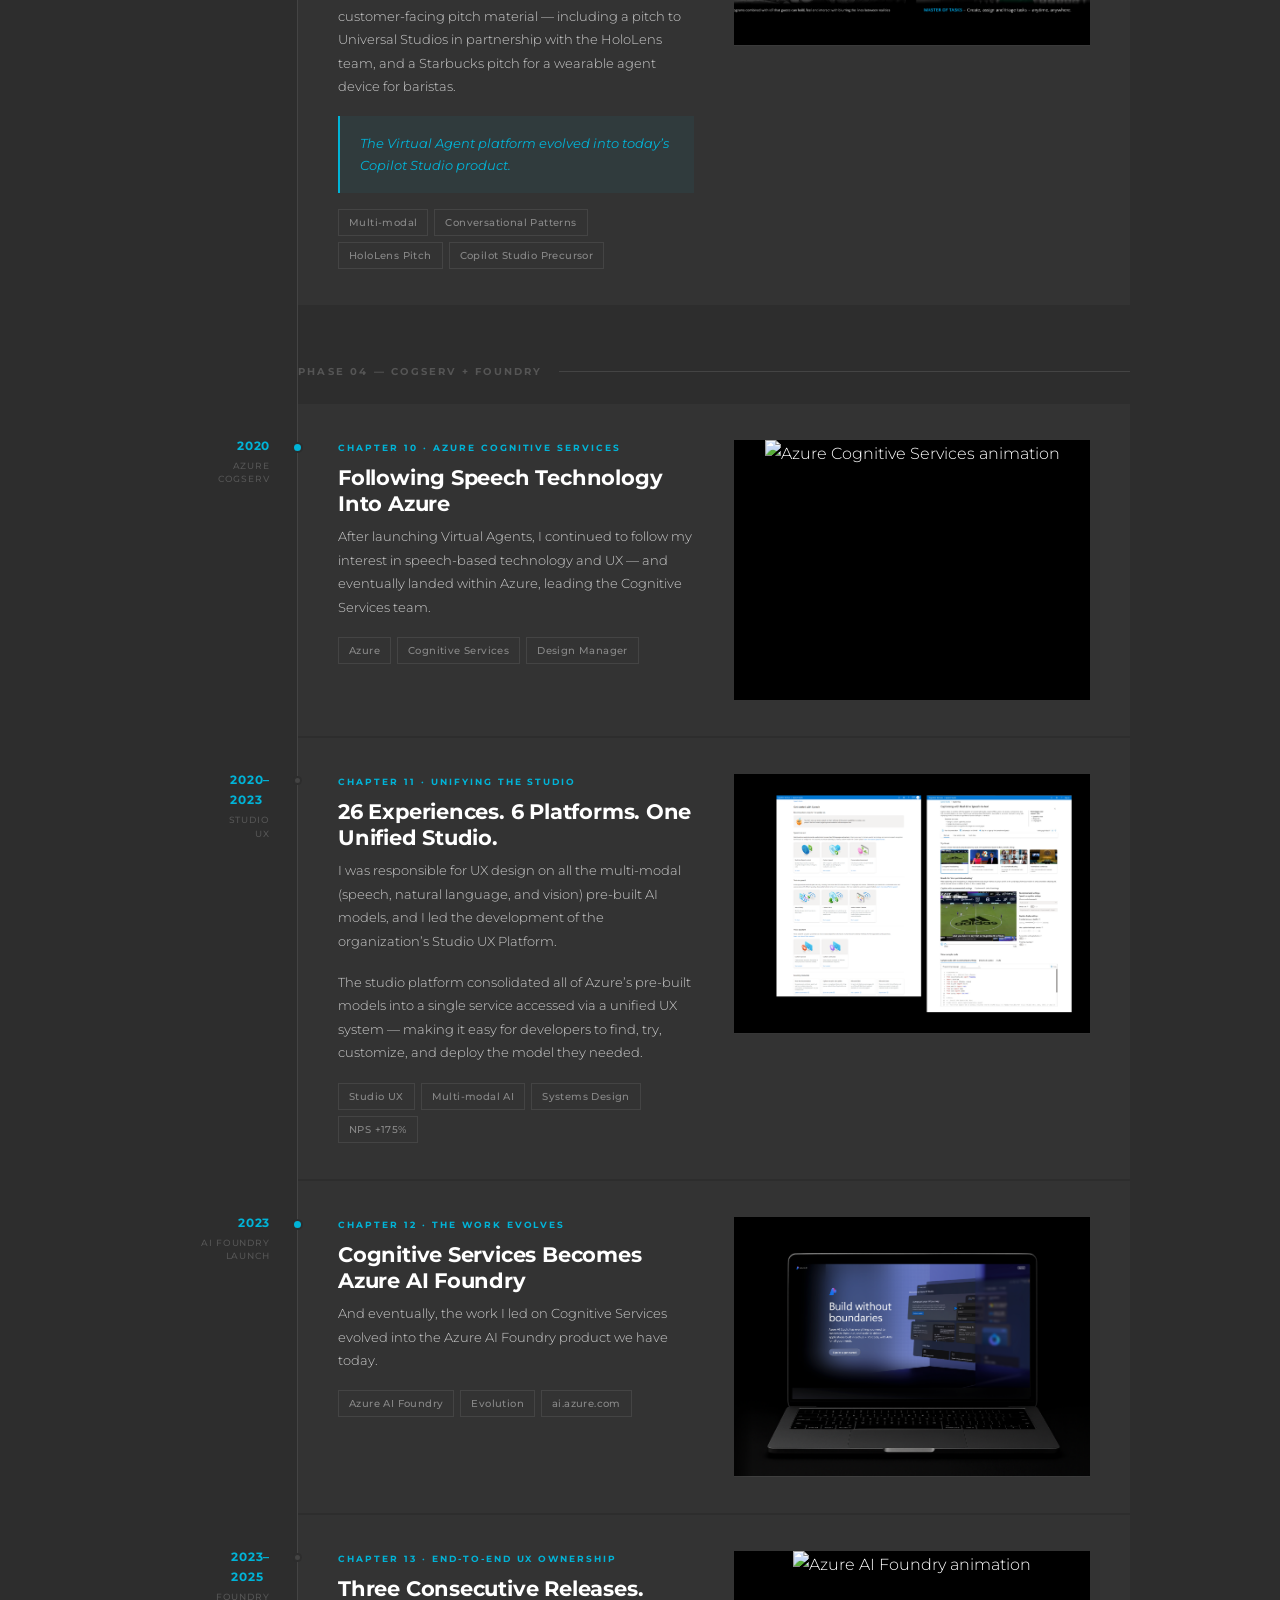
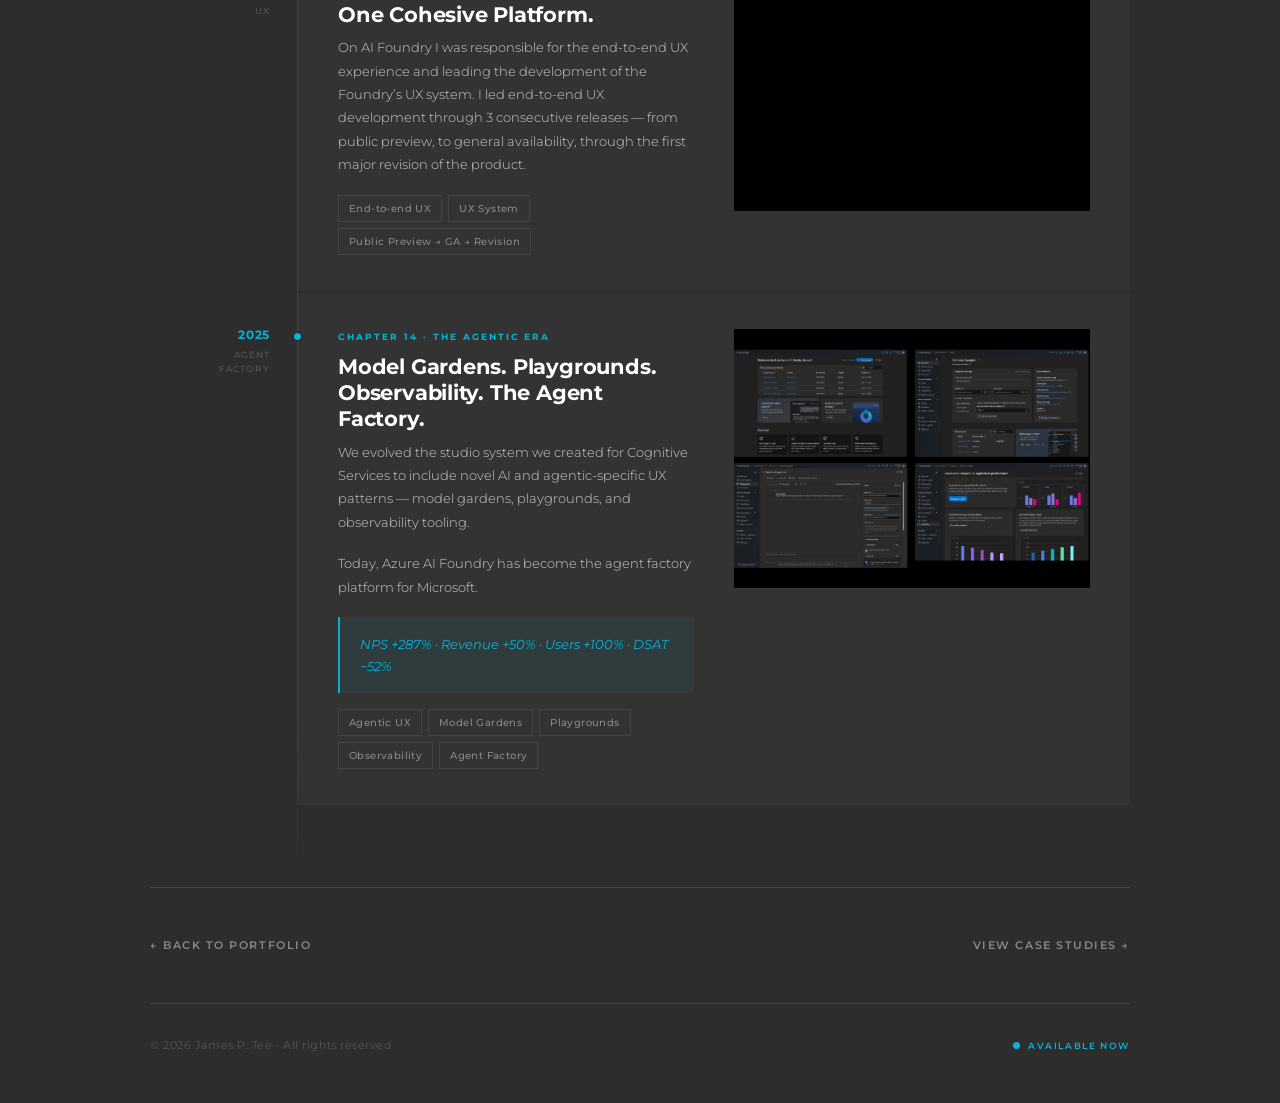
==== commit cc7d87db: "Add files via upload" ====
--- a/journey.html
+++ b/journey.html
@@ -213,18 +213,31 @@
 }
 
 /* ── CONSISTENT VISUAL HEIGHT ──────────────────────────── */
+.chapter-card {
+  align-items: start;
+}
 .cc-visual {
-  aspect-ratio: 16/10;
-  min-height: unset;
-}
-/* When text column is taller than image, stretch visual to match */
-.chapter-card {
-  align-items: stretch;
-}
-.chapter-card .cc-visual {
-  aspect-ratio: unset;
-  min-height: 240px;
+  width: 100%;
+  height: 260px;
+  overflow: hidden;
+  display: flex;
+  align-items: center;
+  justify-content: center;
+  background: #1a1a1a;
+}
+.cc-visual img {
+  width: 100%;
   height: 100%;
+  object-fit: cover;
+  display: block;
+}
+.cc-visual.contain img {
+  width: auto;
+  height: auto;
+  max-width: 100%;
+  max-height: 100%;
+  object-fit: contain;
+  padding: 16px;
 }
 
 /* ── LIGHTBOX + IMAGE HOVER ────────────────────────────── */
@@ -234,10 +247,6 @@
 }
 .cc-visual img {
   transition: transform 0.3s ease;
-  display: block;
-  width: 100%;
-  height: 100%;
-  object-fit: cover;
 }
 .cc-visual:hover img {
   transform: scale(1.08);
@@ -658,10 +667,8 @@
             <span class="cc-tag">IC Lead</span>
           </div>
         </div>
-        <div class="cc-visual" style="background:#000;padding:0;position:relative;overflow:hidden;">
-          <img src="images/journey-cci-device.png" alt="Phone device frame" style="width:100%;display:block;position:relative;z-index:3;mix-blend-mode:lighten;">
-          <img src="images/CCI_animation.gif" alt="CCI Virtual Agent animation"
-               style="position:absolute;left:36.1%;top:15.8%;width:27.4%;height:73.5%;object-fit:cover;z-index:2;">
+        <div class="cc-visual" style="background:#000;">
+          <img src="images/CCI_animation.gif" alt="CCI Virtual Agent animation" style="width:auto;height:100%;max-width:100%;object-fit:contain;">
         </div>
       </div>
     </div>
@@ -730,10 +737,8 @@
             <span class="cc-tag">Design Manager</span>
           </div>
         </div>
-        <div class="cc-visual" style="background:#000;padding:0;position:relative;overflow:hidden;">
-          <img src="images/journey-laptop-device.png" alt="Laptop device frame" style="width:100%;display:block;position:relative;z-index:3;mix-blend-mode:lighten;">
-          <img src="images/cogserv_animation.gif" alt="Azure Cognitive Services animation"
-               style="position:absolute;left:16.3%;top:14.3%;width:65.5%;height:59.1%;object-fit:cover;z-index:2;">
+        <div class="cc-visual" style="background:#000;">
+          <img src="images/cogserv_animation.gif" alt="Azure Cognitive Services animation" style="width:auto;height:100%;max-width:100%;object-fit:contain;">
         </div>
       </div>
     </div>
@@ -822,10 +827,8 @@
             <span class="cc-tag">Public Preview → GA → Revision</span>
           </div>
         </div>
-        <div class="cc-visual" style="background:#000;padding:0;position:relative;overflow:hidden;">
-          <img src="images/journey-laptop-device.png" alt="Laptop device frame" style="width:100%;display:block;position:relative;z-index:3;mix-blend-mode:lighten;">
-          <img src="images/foundry_animation.gif" alt="Azure AI Foundry animation"
-               style="position:absolute;left:16.3%;top:14.3%;width:65.5%;height:59.1%;object-fit:cover;z-index:2;">
+        <div class="cc-visual" style="background:#000;">
+          <img src="images/foundry_animation.gif" alt="Azure AI Foundry animation" style="width:auto;height:100%;max-width:100%;object-fit:contain;">
         </div>
       </div>
     </div>
